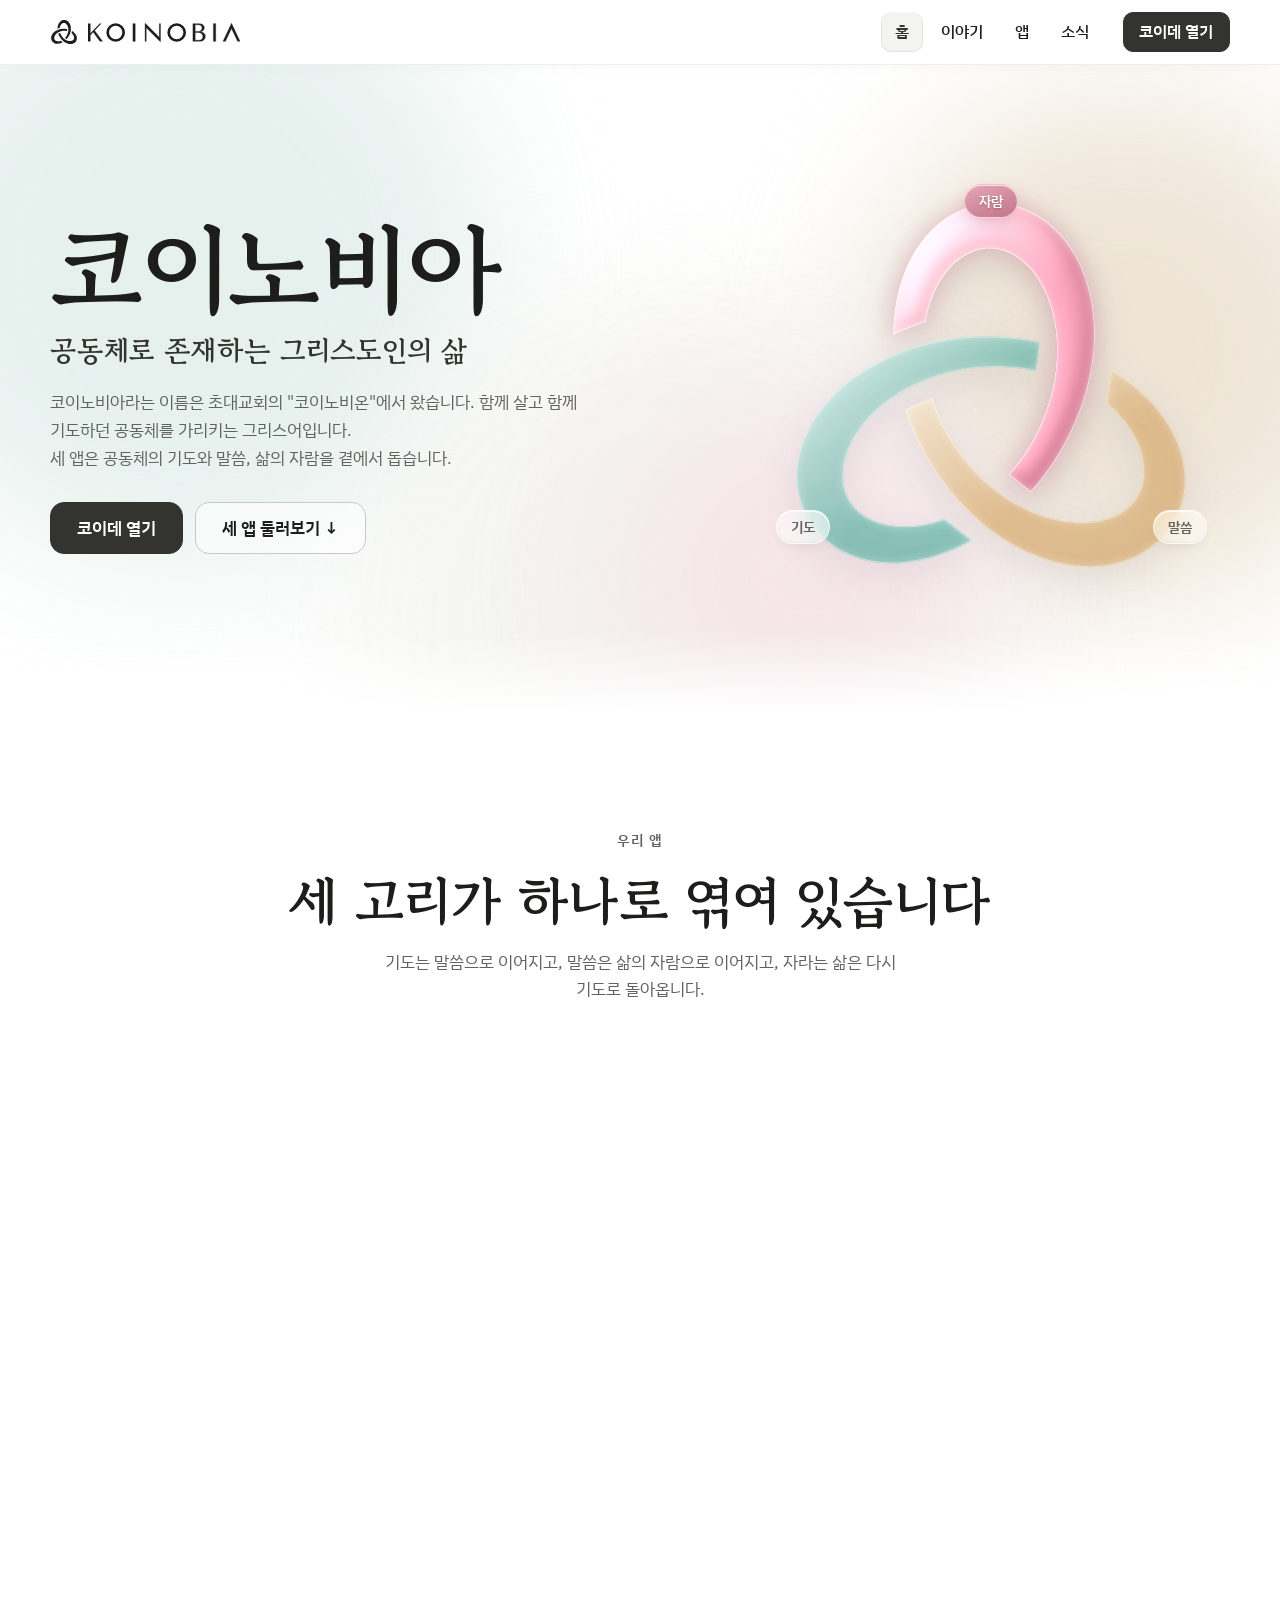
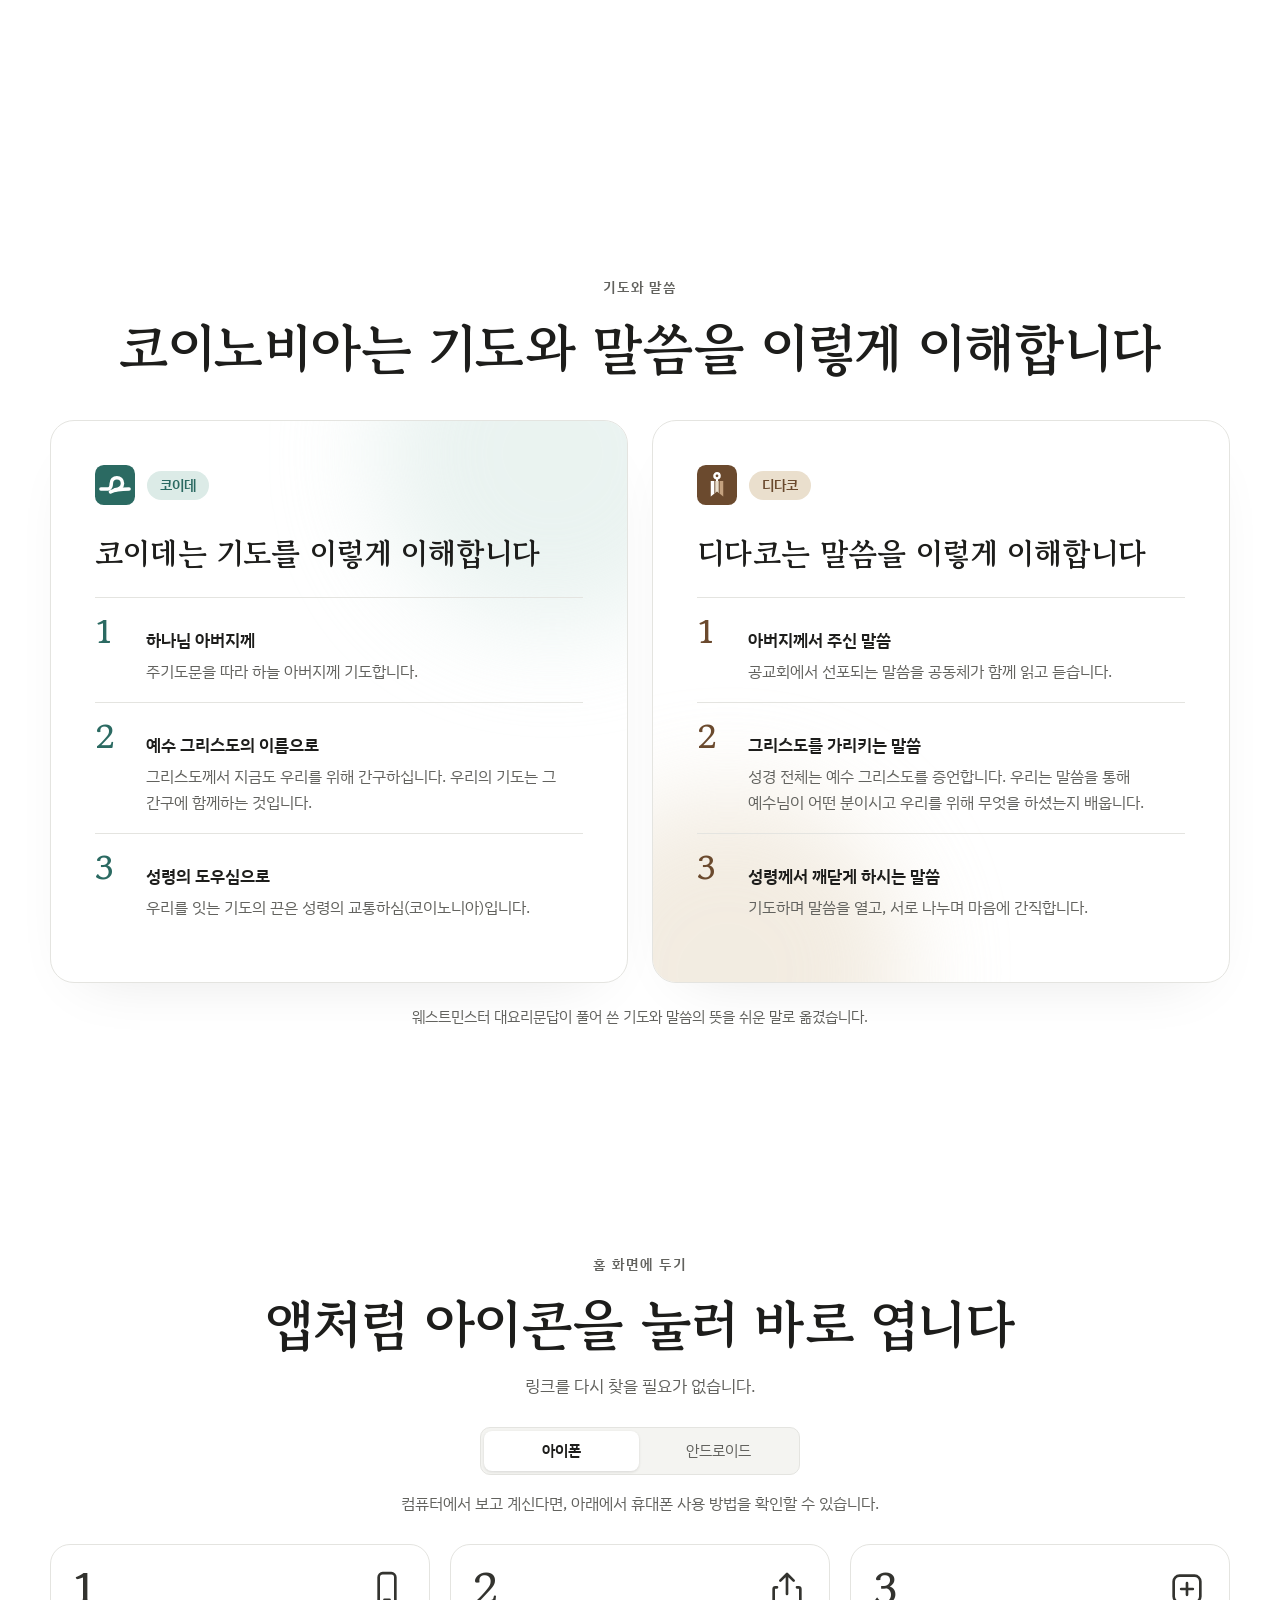
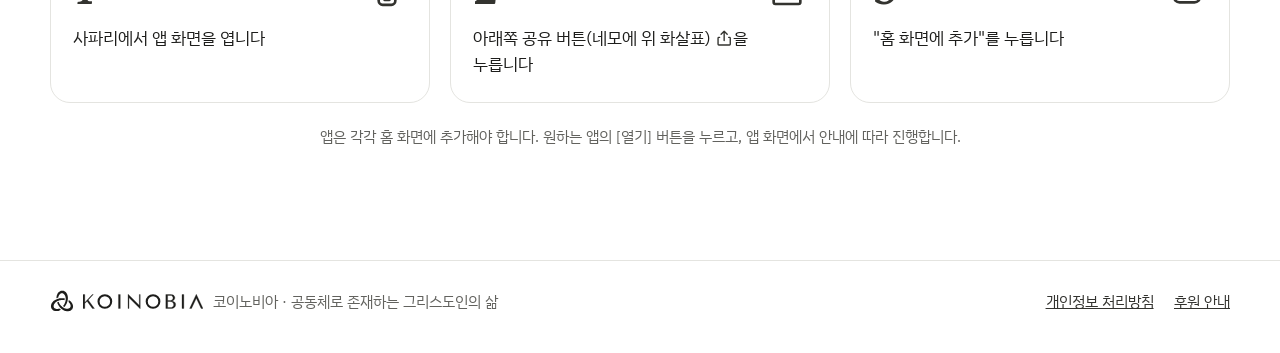
==== index.html @ 1e59563c "매듭은 서리 유리로 한 단계 낮추고, 떠 있는 면(위 메뉴·아래 탭·배지)에만 유리 적용 Co-Authored-By: Claude Opus 5.5 <noreply@anthropic" ====
<!doctype html>
<html lang="ko">
<head>
<meta charset="utf-8">
<meta name="viewport" content="width=device-width, initial-scale=1, viewport-fit=cover">
<title>코이노비아</title>
<meta name="description" content="공동체로 존재하는 그리스도인의 삶. 코이데, 디다코, 텔리오로 연결됩니다.">
<meta name="theme-color" content="#FFFFFF">
<!-- 링크 미리보기(카카오톡 등). 도메인(koinobia.com)을 연결했으니 og:image와 og:url도 이 주소로 맞춰 두었어요. 도메인을 바꾸면 여기도 같이 바꿔 주세요 -->
<meta property="og:type" content="website">
<meta property="og:title" content="코이노비아">
<meta property="og:description" content="공동체로 존재하는 그리스도인의 삶. 코이데, 디다코, 텔리오로 연결됩니다.">
<meta property="og:image" content="https://koinobia.com/og.png">
<meta property="og:image:width" content="1200">
<meta property="og:image:height" content="630">
<meta property="og:url" content="https://koinobia.com/">
<meta name="twitter:card" content="summary_large_image">
<link rel="icon" href="icons/favicon.svg" type="image/svg+xml">
<link rel="icon" href="icons/favicon-32.png" type="image/png" sizes="32x32">
<link rel="preconnect" href="https://fonts.googleapis.com">
<link rel="preconnect" href="https://fonts.gstatic.com" crossorigin>
<link rel="stylesheet" href="https://fonts.googleapis.com/css2?family=Gowun+Batang:wght@700&family=IBM+Plex+Sans+KR:wght@400;500;600&display=swap">
<link rel="stylesheet" href="tabs.css?v=20261123">
<style>
/* 코이노비아 색: 흰 바탕 + 먹색 포인트. 세 앱의 색(--c0 코이데·--c1 디다코·--c2 텔리오)은 매듭 고리와 앱 카드에 써요 */
:root {
  --page: #FFFFFF; --surface: #FFFFFF; --surface-2: #F4F4F1;
  --ink: #1D1D1B; --ink-2: #62625E; --line: #E4E4E0; --line-strong: #C9C9C3;
  --accent: #33332F; --accent-mid: #A3A39C; --accent-soft: #EEEEEA; --on-accent: #FFFFFF;
  --shadow: rgba(20, 20, 18, .12);
  /* 세 앱의 색: 0 코이데(초록), 1 디다코(브라운), 2 텔리오(장미). 매듭 고리와 앱 카드에 써요 */
  --c0: #2B6A62; --c0-mid: #8DBDB5; --c0-soft: #DCEBE7;
  --c1: #6B4A2E; --c1-mid: #C4A27F; --c1-soft: #EADFCD;
  --c2: #A8435C; --c2-mid: #DDA2B1; --c2-soft: #F5DFE5;
  /* 로고 색(먹 세 톤): 세 고리 = 성부·성자·성령, 세 앱. tools/make-images.js의 TONES와 같은 값 */
  --logo-1: #1F1F1D; --logo-2: #4A4945; --logo-3: #77756E;
  /* 첫 화면 매듭의 서리 유리 색: 같은 밝기·채도로 맞춘 세 빛깔(밝은 쪽 hi → 깊은 쪽 lo). 0 기도(청록) · 1 말씀(호박빛) · 2 자람(장밋빛) */
  --g0-hi: #D6F1EC; --g0-lo: #4AA597;
  --g1-hi: #F8E8CC; --g1-lo: #D29F5A;
  --g2-hi: #FADBE2; --g2-lo: #D47E96;
  --g-alpha: .78; --g-shadow: rgba(40, 30, 50, .10);
  --base: 16px;
  --f-display: 'Gowun Batang', 'AppleMyungjo', 'Batang', serif;
  --f-body: 'IBM Plex Sans KR', 'Apple SD Gothic Neo', 'Malgun Gothic', sans-serif;
}
@media (prefers-color-scheme: dark) { :root:not([data-theme="light"]) {
  --page: #141414; --surface: #1D1D1C; --surface-2: #252524;
  --ink: #ECECE8; --ink-2: #A3A39E; --line: #30302E; --line-strong: #4D4D4A;
  --accent: #E2E2DC; --accent-mid: #6A6A65; --accent-soft: #2E2E2C; --on-accent: #141414;
  --c0: #7CC2B7; --c0-mid: #3F7C73; --c0-soft: #1E3934;
  --c1: #D2B08A; --c1-mid: #7E6247; --c1-soft: #362B20;
  --c2: #E896AB; --c2-mid: #86475A; --c2-soft: #3B2029;
  --logo-1: #F2F2EE; --logo-2: #C9C8C2; --logo-3: #A09E97;
  --g0-hi: #A9DDD3; --g0-lo: #3E968A; --g1-hi: #EED8B4; --g1-lo: #B98A4C; --g2-hi: #F1C3CF; --g2-lo: #B96880;
  --g-alpha: .72; --g-shadow: rgba(0, 0, 0, .45);
  --shadow: rgba(0, 0, 0, .5); color-scheme: dark; } }
:root[data-theme="dark"] {
  --page: #141414; --surface: #1D1D1C; --surface-2: #252524;
  --ink: #ECECE8; --ink-2: #A3A39E; --line: #30302E; --line-strong: #4D4D4A;
  --accent: #E2E2DC; --accent-mid: #6A6A65; --accent-soft: #2E2E2C; --on-accent: #141414;
  --c0: #7CC2B7; --c0-mid: #3F7C73; --c0-soft: #1E3934;
  --c1: #D2B08A; --c1-mid: #7E6247; --c1-soft: #362B20;
  --c2: #E896AB; --c2-mid: #86475A; --c2-soft: #3B2029;
  --logo-1: #F2F2EE; --logo-2: #C9C8C2; --logo-3: #A09E97;
  --g0-hi: #A9DDD3; --g0-lo: #3E968A; --g1-hi: #EED8B4; --g1-lo: #B98A4C; --g2-hi: #F1C3CF; --g2-lo: #B96880;
  --g-alpha: .72; --g-shadow: rgba(0, 0, 0, .45);
  --shadow: rgba(0, 0, 0, .5); color-scheme: dark; }
@media (min-width: 1000px) { :root { --base: 17px; } }

* { box-sizing: border-box; }
html, body { margin: 0; }
html { font-size: var(--base); -webkit-text-size-adjust: 100%; text-size-adjust: 100%; scroll-behavior: smooth; scroll-padding-top: 76px; }
body { background: var(--page); color: var(--ink); font-family: var(--f-body); line-height: 1.6; -webkit-tap-highlight-color: transparent; overflow-x: hidden; }
/* 위쪽 안전 영역(노치) 뒤를 페이지 색으로 덮어요 */
body::before { content: ""; position: fixed; inset: 0 0 auto; height: env(safe-area-inset-top, 0px); z-index: 10; background: var(--page); }
button, a { touch-action: manipulation; }
button { font: inherit; color: inherit; }
[hidden] { display: none !important; }
:focus-visible { outline: 2px solid var(--accent); outline-offset: 3px; }
h1, h2, h3, p { margin: 0; }

/* 가로 여백: 모든 바깥 감싸개가 같은 규칙을 써요 */
.gut { padding-left: max(16px, env(safe-area-inset-left, 0px)); padding-right: max(16px, env(safe-area-inset-right, 0px)); }
.box { max-width: 1180px; margin: 0 auto; }
.sec { padding-block: clamp(56px, 9vw, 112px); }

/* 버튼: 지금 index.html의 .btn을 본떠요 */
.btn { display: inline-flex; align-items: center; justify-content: center; gap: .4em; min-height: 44px; padding: 0 1.2em; border-radius: 12px; border: 1px solid var(--accent); background: var(--accent); color: var(--on-accent); font-weight: 600; text-decoration: none; cursor: pointer; flex: none; transition: filter .2s, transform .2s; }
.btn:hover { filter: brightness(1.06); transform: translateY(-1px); }
.btn-lg { min-height: 52px; padding: 0 1.5em; border-radius: 14px; font-size: 1.02em; }
.btn-ghost { background: color-mix(in srgb, var(--surface) 55%, transparent); color: var(--ink); border-color: var(--line-strong); }
.btn-ghost:hover { filter: none; border-color: var(--accent); color: var(--accent); }
.btn-sm { min-height: 40px; padding: 0 1em; border-radius: 10px; font-size: .92em; }

/* ───── 1. 위쪽 띠(유리 느낌) ───── */
.nav { position: sticky; top: env(safe-area-inset-top, 0px); z-index: 20; background: var(--glass-bg, color-mix(in srgb, var(--page) 62%, transparent)); -webkit-backdrop-filter: blur(20px) saturate(1.7); backdrop-filter: blur(20px) saturate(1.7); border-bottom: 1px solid var(--glass-line, var(--line)); box-shadow: inset 0 -1px 0 var(--glass-edge, transparent), 0 8px 24px -20px var(--shadow); }
.nav-in { display: flex; align-items: center; gap: 20px; height: 64px; }
.brand { display: inline-flex; align-items: center; gap: 10px; margin-right: auto; white-space: nowrap; flex: none; text-decoration: none; color: var(--ink); font-family: var(--f-display); font-size: 1.25rem; line-height: 1; }
.brand svg { width: 28px; height: 28px; display: block; }
.brand svg.wm, .foot-mark svg.wm { width: auto; height: 19px; }
.mini-ic { flex: none; width: 40px; height: 40px; border-radius: 50%; display: grid; place-items: center; background: var(--accent-soft); color: var(--accent); }
.mini-ic svg, .tab-btn svg { width: 24px; height: 24px; fill: none; stroke: currentColor; stroke-width: 1.8; stroke-linecap: round; stroke-linejoin: round; }

/* ───── 2. 첫 화면 ───── */
.hero { position: relative; overflow: hidden; isolation: isolate; padding-block: clamp(36px, 7vw, 96px) clamp(56px, 8vw, 110px); }
.aurora { position: absolute; inset: 0; z-index: -1; pointer-events: none; overflow: hidden; }
.blob { position: absolute; border-radius: 50%; filter: blur(70px); will-change: transform; }
.blob.b1 { width: min(52vw, 620px); aspect-ratio: 1; left: -10%; top: -18%; background: var(--c0-soft); opacity: .7; animation: drift1 26s ease-in-out infinite alternate; }
.blob.b2 { width: min(46vw, 520px); aspect-ratio: 1; right: -8%; top: 4%; background: var(--c1-soft); opacity: .8; animation: drift2 30s ease-in-out infinite alternate; }
.blob.b3 { width: min(56vw, 640px); aspect-ratio: 1; left: 28%; bottom: -34%; background: var(--surface-2); opacity: .95; animation: drift3 22s ease-in-out infinite alternate; }
.blob.b4 { width: min(34vw, 380px); aspect-ratio: 1; right: 22%; bottom: -8%; background: var(--c2-soft); opacity: .7; animation: drift2 24s ease-in-out infinite alternate-reverse; }
@media (max-width: 899px) { .blob { filter: blur(56px); } .blob.b1, .blob.b2, .blob.b3, .blob.b4 { width: 78vw; } }
.hero::after { content: ""; position: absolute; left: 0; right: 0; bottom: 0; height: 90px; z-index: -1; background: linear-gradient(to bottom, transparent, var(--page)); pointer-events: none; }
@keyframes drift1 { to { transform: translate3d(8vw, 6vh, 0) scale(1.14); } }
@keyframes drift2 { to { transform: translate3d(-7vw, 8vh, 0) scale(1.1); } }
@keyframes drift3 { to { transform: translate3d(-9vw, -5vh, 0) scale(1.18); } }

.hero-in { display: grid; gap: 28px; align-items: center; }
@media (min-width: 900px) { .hero-in { grid-template-columns: 1.15fr .85fr; gap: 56px; } }
h1 { font-family: var(--f-display); font-weight: 700; font-size: clamp(3rem, 8vw, 6.5rem); line-height: 1.04; letter-spacing: -.02em; }
.sub { font-family: var(--f-display); font-weight: 700; color: var(--accent); font-size: clamp(1.2rem, 2.2vw, 1.7rem); margin-top: .35em; line-height: 1.35; word-break: keep-all; }
.lead { color: var(--ink-2); margin-top: 1.1em; max-width: 31em; word-break: keep-all; font-size: 1.02rem; }
.hero-cta { display: flex; flex-wrap: wrap; gap: 12px; margin-top: 1.8em; }
.rise { animation: rise .8s cubic-bezier(.2, .7, .2, 1) backwards; animation-delay: calc(var(--i, 0) * 110ms + 80ms); }
@keyframes rise { from { opacity: 0; transform: translateY(18px); } }

.knot-fig { position: relative; width: min(78vw, 300px); aspect-ratio: 1; margin: 0 auto; }
@media (min-width: 900px) { .knot-fig { width: min(100%, 460px); } }
.knot-svg { position: absolute; inset: 0; width: 100%; height: 100%; overflow: visible; }
/* 첫 화면 매듭: 로고와 같은 띠 모양(채운 면). 가는 가운데 선이 먼저 그려지고, 띠가 그 위로 차오른 뒤 선은 사라져요 */
.knot-svg .k-line { fill: none; stroke: var(--accent-mid); stroke-width: 6; stroke-linecap: round; stroke-linejoin: round; stroke-dasharray: 1; opacity: 0; animation: kdraw 1.8s cubic-bezier(.45, .05, .25, 1) .3s backwards, kfade .5s ease 2.6s backwards; }
@keyframes kfade { from { opacity: 1; } }
.k-base { fill: var(--accent-mid); }
.knot-svg .k-ribbon { animation: kfill .9s ease 1.6s backwards; }
@keyframes kfill { from { opacity: 0; } }
@keyframes kdraw { from { stroke-dashoffset: 1; opacity: 1; } to { stroke-dashoffset: 0; opacity: 1; } }
/* 매듭의 세 고리는 앱 색이에요. 평소엔 옅게, 고른 앱의 고리만 또렷하게 */
[data-k="0"] { --app: var(--c0); } [data-k="1"] { --app: var(--c1); } [data-k="2"] { --app: var(--c2); }
.kl { fill: var(--app, var(--accent)); opacity: .7; transition: opacity .5s ease, filter .5s ease; }
.knot-svg .kl { animation: klin .8s ease 2.4s backwards; }
@keyframes klin { from { opacity: 0; } }
.kl.on { opacity: 1; filter: drop-shadow(0 0 7px color-mix(in srgb, var(--app, var(--accent)) 55%, transparent)); }
.klabel { position: absolute; white-space: nowrap; transform: translate(-50%, -50%); min-height: 34px; padding: 0 14px; border-radius: 999px; border: 1px solid var(--line); background: color-mix(in srgb, var(--surface) 88%, transparent); color: var(--ink-2); font-size: .84rem; font-weight: 600; cursor: pointer; box-shadow: 0 4px 12px -6px var(--shadow); transition: background .3s, color .3s, border-color .3s, transform .2s; animation: pop .5s ease 2.6s backwards; }
.klabel:hover { transform: translate(-50%, -50%) scale(1.06); border-color: var(--app); color: var(--app); }
.klabel.on { background: var(--app); border-color: var(--app); color: var(--on-accent); }
@keyframes pop { from { opacity: 0; scale: .8; } }
/* 리퀴드 글래스: 첫 화면 매듭은 앱 색 대신 유리 색(--g*)으로, 빛 반사(specular)·테두리 광·그림자를 얹어요.
   띠 아래 회색 바탕은 비치지 않게 숨기고, 고르지 않은 고리도 거의 또렷하게 둬요 */
.knot-svg .k-base { fill: none; }
.knot-svg .k-ribbon { filter: drop-shadow(0 10px 16px var(--g-shadow)); }
.knot-svg .kl { opacity: .9; fill-opacity: var(--g-alpha); filter: url(#kglass); }
.knot-svg .kl[data-k="0"] { fill: url(#kg0); } .knot-svg .kl[data-k="1"] { fill: url(#kg1); } .knot-svg .kl[data-k="2"] { fill: url(#kg2); }
.knot-svg .kl.on { opacity: 1; fill-opacity: 1; filter: url(#kglass) drop-shadow(0 0 10px color-mix(in srgb, var(--glo) 40%, transparent)); }
.knot-fig [data-k="0"] { --ghi: var(--g0-hi); --glo: var(--g0-lo); } .knot-fig [data-k="1"] { --ghi: var(--g1-hi); --glo: var(--g1-lo); } .knot-fig [data-k="2"] { --ghi: var(--g2-hi); --glo: var(--g2-lo); }
.klabel { -webkit-backdrop-filter: blur(14px) saturate(1.8); backdrop-filter: blur(14px) saturate(1.8); background: color-mix(in srgb, var(--surface) 55%, transparent); border-color: color-mix(in srgb, #fff 70%, transparent); box-shadow: inset 0 1px 0 rgba(255, 255, 255, .8), inset 0 -1px 2px rgba(0, 0, 0, .05), 0 6px 16px -8px var(--shadow); }
.klabel:hover { border-color: var(--glo); color: var(--ink); }
.klabel.on { background: linear-gradient(160deg, color-mix(in srgb, color-mix(in srgb, var(--ghi) 35%, var(--glo)) 88%, transparent), color-mix(in srgb, var(--glo) 92%, #000 8%)); border-color: color-mix(in srgb, #fff 55%, transparent); color: #fff; text-shadow: 0 1px 2px rgba(0, 0, 0, .25); box-shadow: inset 0 1px 0 rgba(255, 255, 255, .7), 0 6px 18px -6px color-mix(in srgb, var(--glo) 70%, transparent); }
@media (prefers-color-scheme: dark) { :root:not([data-theme="light"]) .klabel { border-color: rgba(255, 255, 255, .14); box-shadow: inset 0 1px 0 rgba(255, 255, 255, .16), 0 6px 16px -8px var(--shadow); } }
:root[data-theme="dark"] .klabel { border-color: rgba(255, 255, 255, .14); box-shadow: inset 0 1px 0 rgba(255, 255, 255, .16), 0 6px 16px -8px var(--shadow); }

/* ───── 3. 우리 앱 ───── */
/* 고른 앱(data-kind)에 따라 탭·카드·그림이 그 앱의 색으로 바뀌어요. 기도와 말씀 카드도 같아요 */
[data-kind="0"] { --accent: var(--c0); --accent-mid: var(--c0-mid); --accent-soft: var(--c0-soft); }
[data-kind="1"] { --accent: var(--c1); --accent-mid: var(--c1-mid); --accent-soft: var(--c1-soft); }
[data-kind="2"] { --accent: var(--c2); --accent-mid: var(--c2-mid); --accent-soft: var(--c2-soft); }
.eyebrow { font-size: .82rem; font-weight: 600; color: var(--ink-2); letter-spacing: .14em; }
.h2 { font-family: var(--f-display); font-weight: 700; font-size: clamp(2rem, 4.6vw, 3.2rem); line-height: 1.2; letter-spacing: -.01em; margin-top: .3em; word-break: keep-all; }
.sec-lead { color: var(--ink-2); margin-top: .9em; max-width: 32em; word-break: keep-all; }
.sec-head { text-align: center; }
.sec-head .sec-lead { margin-left: auto; margin-right: auto; }

.tabs { display: flex; justify-content: center; gap: clamp(18px, 4vw, 40px); margin-top: 40px; }
.tab { display: flex; flex-direction: column; align-items: center; gap: 8px; }
.tab-btn { width: 56px; height: 56px; border-radius: 50%; display: grid; place-items: center; border: 1px solid var(--line); background: var(--surface); color: var(--ink-2); cursor: pointer; transition: transform .25s, background .25s, color .25s, border-color .25s, box-shadow .25s; }
.tab-btn:hover { border-color: var(--accent); color: var(--accent); }
.tab-btn[aria-selected="true"] { background: var(--accent); border-color: var(--accent); color: var(--on-accent); transform: translateY(-4px); box-shadow: 0 0 0 5px var(--accent-soft), 0 10px 20px -8px var(--shadow); }
.tab .cap { font-size: .8rem; color: var(--ink-2); font-weight: 500; }
.tab-btn[aria-selected="true"] + .cap { color: var(--accent); font-weight: 600; }
.tab-btn img { display: block; width: 35px; height: 35px; object-fit: contain; }
.tab-btn[aria-selected="true"] img { width: 39px; height: 39px; }
/* 앱의 고유 심벌을 사용합니다. 텔리오는 prokope에서 채택한 B2-2 시안으로 표시합니다. */
.art-app-icon { display: block; width: clamp(132px, 46%, 220px); height: auto; filter: drop-shadow(0 12px 18px var(--shadow)); }
/* 고른 탭에서 카드로 내려오는 가는 선 */
.conn { position: relative; height: 30px; }
.conn i { position: absolute; top: 4px; bottom: 0; width: 2px; margin-left: -1px; background: var(--accent-mid); border-radius: 2px; transition: left .35s cubic-bezier(.3, .7, .2, 1); }
.conn i::after { content: ""; position: absolute; left: -3px; bottom: -3px; width: 8px; height: 8px; border-radius: 50%; background: var(--accent); }

.big { position: relative; max-width: 1080px; margin: 0 auto; background: var(--surface); border: 1px solid var(--line); border-radius: 24px; box-shadow: 0 24px 60px -28px var(--shadow); overflow: hidden; display: grid; touch-action: pan-y; }
@media (min-width: 900px) { .big { grid-template-columns: 42fr 58fr; } }
.panel { padding: clamp(22px, 4vw, 52px); display: flex; flex-direction: column; justify-content: center; align-items: flex-start; }
.panel.swap > * { animation: swapin .32s ease backwards; }
.panel.swap > *:nth-child(2) { animation-delay: .04s; } .panel.swap > *:nth-child(3) { animation-delay: .08s; } .panel.swap > *:nth-child(4) { animation-delay: .12s; } .panel.swap > *:nth-child(5) { animation-delay: .16s; }
@keyframes swapin { from { opacity: 0; transform: translateX(var(--dx, 14px)); } }
.pill { display: inline-block; font-size: .82rem; font-weight: 600; color: var(--accent); background: var(--accent-soft); border-radius: 999px; padding: .25em .95em; }
.app-name { font-family: var(--f-display); font-weight: 700; font-size: clamp(2.2rem, 4vw, 3.4rem); line-height: 1.15; margin-top: .35em; }
.greek { color: var(--ink-2); font-size: .88rem; margin-top: .3em; word-break: keep-all; }
.desc { margin-top: 1em; word-break: keep-all; }
.act { margin-top: 1.6em; display: flex; flex-wrap: wrap; align-items: center; gap: 10px; }
.soon { display: inline-block; font-size: .88rem; color: var(--ink-2); background: var(--surface-2); border: 1px solid var(--line); border-radius: 999px; padding: .4em 1.1em; }
.mk { position: absolute; top: 14px; right: 14px; z-index: 2; width: 48px; height: 48px; padding: 2px; border-radius: 50%; background: var(--glass-bg); -webkit-backdrop-filter: blur(12px) saturate(1.6); backdrop-filter: blur(12px) saturate(1.6); border: 1px solid var(--glass-line); box-shadow: inset 0 1px 0 var(--glass-edge), 0 4px 14px -8px var(--shadow); }
.mk svg { width: 100%; height: 100%; display: block; }
.mk .mb { fill: var(--accent-mid); }
.mk .kl { fill: var(--app); opacity: 0; } .mk .kl.on { opacity: 1; filter: none; }

.stage { position: relative; margin: 14px; min-height: 250px; border-radius: 18px; overflow: hidden; display: grid; place-items: center; background: linear-gradient(145deg, var(--accent-soft), var(--surface-2)); order: -1; isolation: isolate; }
@media (min-width: 900px) { .stage { order: 0; min-height: 420px; } }
.stage .sb { position: absolute; border-radius: 50%; filter: blur(36px); z-index: -1; }
.stage .s1 { width: 55%; aspect-ratio: 1; left: -8%; top: -14%; background: var(--accent-mid); opacity: .38; animation: drift1 18s ease-in-out infinite alternate; }
.stage .s2 { width: 48%; aspect-ratio: 1; right: -6%; bottom: -16%; background: var(--surface); opacity: .6; animation: drift2 20s ease-in-out infinite alternate; }
.art { width: min(100%, 400px); height: auto; padding: 8px; }
.art svg { display: block; width: 100%; height: auto; }
.dots { display: flex; justify-content: center; gap: 4px; margin-top: 18px; }
.dot { width: 26px; height: 26px; border: 0; background: transparent; padding: 0; cursor: pointer; display: grid; place-items: center; }
.dot::before { content: ""; width: 8px; height: 8px; border-radius: 50%; background: var(--line-strong); transition: width .25s, background .25s; }
.dot[aria-current="true"]::before { width: 22px; border-radius: 6px; background: var(--accent); }

/* 그림 움직임: 선이 그려지고, 촛불 물결이 번지고, 책갈피가 내려오고, 새싹이 올라와요 */
.d { stroke-dasharray: 1; animation: draw 1s ease backwards; animation-delay: var(--d, 0s); }
@keyframes draw { from { stroke-dashoffset: 1; } }
.rip { opacity: .35; transform-box: fill-box; transform-origin: center; animation: ripple 3.6s ease-out infinite both; animation-delay: calc(var(--k) * 1.2s); }
@keyframes ripple { 0% { transform: scale(.6); opacity: .8; } 100% { transform: scale(1.3); opacity: 0; } }
.glow { animation: glow 3s ease-in-out infinite alternate; }
@keyframes glow { from { opacity: .35; } to { opacity: .75; } }
.flame { transform-box: fill-box; transform-origin: 50% 100%; animation: draw 1s ease .5s backwards, flick 2.6s ease-in-out 1.5s infinite alternate; }
@keyframes flick { to { transform: scale(.96, 1.05) rotate(-1.5deg); } }
.rb { transform-box: fill-box; transform-origin: 50% 0; animation: grow .7s cubic-bezier(.3, .8, .3, 1) backwards; animation-delay: var(--d, 0s); }
@keyframes grow { from { transform: scaleY(0); } }
.leaf, .bud { transform-box: fill-box; animation: bloom .55s cubic-bezier(.3, 1.4, .5, 1) backwards; animation-delay: var(--d, 0s); }
.leaf.l { transform-origin: 100% 100%; } .leaf.r { transform-origin: 0 100%; } .bud { transform-origin: 50% 100%; }
@keyframes bloom { from { transform: scale(0); } }

/* ───── 3-2. 기도와 말씀 이해 ───── */
.und { display: grid; gap: 20px; margin-top: 40px; }
@media (min-width: 900px) { .und { grid-template-columns: repeat(2, 1fr); gap: 24px; } }
.und-card { position: relative; overflow: hidden; isolation: isolate; background: var(--surface); border: 1px solid var(--line); border-radius: 24px; padding: clamp(24px, 4vw, 44px); display: flex; flex-direction: column; box-shadow: 0 24px 60px -34px var(--shadow); }
.und-top { display: flex; align-items: center; gap: 12px; }
.und-title { font-family: var(--f-display); font-weight: 700; font-size: clamp(1.4rem, 2.4vw, 1.9rem); line-height: 1.3; margin-top: .9em; word-break: keep-all; }
.und-list { list-style: none; margin: 1.4em 0 0; padding: 0; }
.und-item { display: grid; grid-template-columns: 2.2rem 1fr; gap: 14px; align-items: baseline; padding-block: 18px; border-top: 1px solid var(--line); }
.und-item .num { font-size: 2rem; }
.und-item b { display: block; font-weight: 600; word-break: keep-all; }
.und-item p { margin-top: .3em; color: var(--ink-2); font-size: .96rem; word-break: keep-all; }
/* 카드 모서리에서 천천히 떠도는 작은 번짐(첫 화면 오로라의 작은 버전). 카드의 둥근 모서리에서 잘려요 */
.und-card::before { content: ""; position: absolute; z-index: -1; width: 62%; aspect-ratio: 1; border-radius: 50%; right: -18%; top: -26%; background: var(--accent-soft); filter: blur(50px); opacity: .6; pointer-events: none; will-change: transform; animation: drift2 22s ease-in-out infinite alternate; }
.und-card:nth-child(even)::before { right: auto; left: -18%; top: auto; bottom: -30%; animation: drift1 19s ease-in-out infinite alternate; }
.und-card .mini-ic { position: relative; }
/* 동그란 배지: 코이데는 물결이 한 겹 번지고, 디다코는 숨 쉬듯 커졌다 작아져요(앱 아이콘이 없을 땐 촛불·책 그림) */
.und-card .mini-ic::after { content: ""; position: absolute; inset: 0; border-radius: 50%; border: 1.5px solid var(--accent-mid); opacity: 0; pointer-events: none; }
.und-card[data-kind="0"] .mini-ic::after { animation: ring 3s ease-out infinite; }
.und-card[data-kind="0"] .mini-ic path { transform-box: fill-box; transform-origin: 50% 100%; animation: flick2 2.4s ease-in-out infinite alternate; }
.und-card[data-kind="1"] .mini-ic { animation: breathe 4.4s ease-in-out infinite; }
/* 앱 아이콘 배지: 바탕 없이 앱 아이콘 그림을 그대로 보여 줘요 */
.und-card .mini-ic.app { background: none; }
.und-card .mini-ic.app img { display: block; width: 40px; height: 40px; }
.und-card .mr { fill: var(--accent-mid); transform-box: fill-box; transform-origin: 50% 0; animation: sway 3.6s ease-in-out infinite alternate; }
@keyframes ring { 0% { transform: scale(1); opacity: .5; } 70%, 100% { transform: scale(1.5); opacity: 0; } }
@keyframes flick2 { from { transform: scale(1); opacity: 1; } to { transform: scale(.94, 1.06) rotate(-2deg); opacity: .82; } }
@keyframes breathe { 50% { transform: scale(1.06); } }
@keyframes sway { from { transform: rotate(-7deg); } to { transform: rotate(7deg); } }
.und-card > * { position: relative; }
.und-item { position: relative; border-top: 0; }
.und-item::before { content: ""; position: absolute; left: 0; right: 0; top: 0; height: 1px; background: var(--line); transform-origin: left; }
/* 마우스를 올리거나 손가락으로 누르면 카드가 살짝 떠올라요 */
.und-card { transition: transform .25s ease, box-shadow .25s ease, border-color .25s ease; }
.und-card:active, .und-card.rv.settled:active { transform: translateY(-4px); box-shadow: 0 30px 64px -30px var(--shadow); border-color: var(--accent-mid); }
@media (hover: hover) { .und-card:hover, .und-card.rv.settled:hover { transform: translateY(-4px); box-shadow: 0 30px 64px -30px var(--shadow); border-color: var(--accent-mid); } }
/* 카드가 올라온 뒤 안의 세 줄이 차례로 올라와요(첫 화면 아래에 있을 때만) */
.rv .und-item { opacity: 0; transform: translateY(14px); transition: opacity .6s ease, transform .6s cubic-bezier(.2, .7, .2, 1); transition-delay: calc(var(--j, 0) * 120ms + 260ms); }
.rv.in .und-item { opacity: 1; transform: none; }
/* 세 줄 사이의 가는 선이 왼쪽에서 오른쪽으로 그려져요(줄이 올라오는 순서와 같이) */
.rv .und-item::before { transform: scaleX(0); transition: transform .7s cubic-bezier(.2, .7, .2, 1); transition-delay: calc(var(--j, 0) * 120ms + 260ms); }
.rv.in .und-item::before { transform: none; }
/* 다 나타난 뒤에는 떠오르는 움직임이 지연 없이 바로 나와요 */
.und-card.rv.settled { transition: transform .25s ease, box-shadow .25s ease, border-color .25s ease; transition-delay: 0s; }

/* ───── 4. 홈 화면에 두기 ───── */
.seg2 { display: grid; grid-template-columns: repeat(2, 1fr); gap: 3px; padding: 3px; background: var(--surface-2); border-radius: 10px; border: 1px solid var(--line); margin: 28px auto 0; max-width: 320px; }
.seg2 button { font-size: .9rem; border: 0; border-radius: 8px; padding: .3em 1em; min-height: 40px; background: transparent; color: var(--ink-2); cursor: pointer; }
.seg2 button.on { background: var(--surface); color: var(--ink); font-weight: 600; box-shadow: 0 1px 3px var(--shadow); }
.pcnote { margin-top: 1em; font-size: .92rem; color: var(--ink-2); text-align: center; word-break: keep-all; }
.steps { list-style: none; margin: 28px 0 0; padding: 0; display: grid; gap: 14px; }
@media (min-width: 760px) { .steps { grid-template-columns: repeat(3, 1fr); gap: 20px; } }
.step { background: var(--surface); border: 1px solid var(--line); border-radius: 20px; padding: 22px 22px 24px; display: flex; flex-direction: column; gap: 14px; transition: transform .25s, box-shadow .25s, border-color .25s, opacity .6s; }
.step:hover { transform: translateY(-4px); box-shadow: 0 16px 34px -18px var(--shadow); border-color: var(--line-strong); }
.step-top { display: flex; align-items: center; justify-content: space-between; }
.num { font-family: var(--f-display); font-weight: 700; font-size: 2.6rem; line-height: 1; color: var(--accent); }
.step .ic { width: 40px; height: 40px; stroke: var(--accent); fill: none; stroke-width: 1.6; stroke-linecap: round; stroke-linejoin: round; }
.step p { word-break: keep-all; font-size: .98rem; }
.step p svg { width: 1.1em; height: 1.1em; vertical-align: -.2em; stroke: var(--accent); fill: none; stroke-width: 1.8; stroke-linecap: round; stroke-linejoin: round; }
.step.pop { animation: rise .5s cubic-bezier(.2, .7, .2, 1) backwards; animation-delay: calc(var(--i) * 90ms); }
.note { margin-top: 22px; text-align: center; font-size: .86rem; color: var(--ink-2); word-break: keep-all; }

/* ───── 5. 아래쪽 ───── */
.foot { border-top: 1px solid var(--line); padding-block: 28px 40px; }
.foot-in { display: flex; flex-wrap: wrap; align-items: center; justify-content: space-between; gap: 14px 28px; font-size: .86rem; color: var(--ink-2); }
.foot-brand { display: inline-flex; align-items: center; gap: 10px; }
.foot-brand svg { width: 24px; height: 24px; }
.foot-mark { display: inline-flex; align-items: center; gap: 9px; color: var(--ink); }
.foot-mark svg.wm { height: 15px; }
.foot-brand { flex-wrap: wrap; min-width: 0; max-width: 100%; }
.foot-tag { word-break: keep-all; }
.foot-brand b { font-family: var(--f-display); color: var(--ink); font-size: 1rem; font-weight: 700; }
.foot-links { display: flex; flex-wrap: wrap; gap: .3em 1.4em; }
.foot a { color: var(--accent); }

/* ───── 스크롤 등장: 첫 화면 아래 것만 JS가 숨겼다가 보여 줘요 ───── */
.rv { opacity: 0; transform: translateY(16px); transition: opacity .6s ease, transform .6s cubic-bezier(.2, .7, .2, 1); transition-delay: calc(var(--i, 0) * 90ms); }
.rv.in { opacity: 1; transform: none; }

/* 움직임을 줄이는 설정이면 전부 멈추고 마지막 모습만 보여요 */
@media (prefers-reduced-motion: reduce) {
  html { scroll-behavior: auto; }
  *, *::before, *::after { animation: none !important; transition: none !important; }
  .rv, .rv .und-item, .rv .und-item::before { opacity: 1 !important; transform: none !important; }
  .und-card::before { display: none; }
  .und-card:hover, .und-card:active { transform: none !important; }
  .kl.on { filter: none; }
}
</style>
</head>
<body data-tab="home">

<header class="nav gut">
  <div class="nav-in box">
    <a class="brand" href="#top" id="brand" aria-label="코이노비아 맨 위로"></a>
    <nav class="toplinks" id="toplinks" aria-label="메뉴"></nav>
    <a class="btn btn-sm" id="navOpen" href="#" hidden></a>
  </div>
</header>

<main id="top">
  <!-- 첫 화면 -->
  <section class="hero gut" aria-labelledby="h1">
    <div class="aurora" aria-hidden="true"><i class="blob b1"></i><i class="blob b2"></i><i class="blob b3"></i><i class="blob b4"></i></div>
    <div class="hero-in box">
      <div>
        <h1 id="h1" class="rise" style="--i:0">코이노비아</h1>
        <p class="sub rise" style="--i:1">공동체로 존재하는 그리스도인의 삶</p>
        <p class="lead rise" style="--i:2">코이노비아라는 이름은 초대교회의 "코이노비온"에서 왔습니다. 함께 살고 함께 기도하던 공동체를 가리키는 그리스어입니다.<br>
          세 앱은 공동체의 기도와 말씀, 삶의 자람을 곁에서 돕습니다.</p>
        <div class="hero-cta rise" style="--i:3">
          <a class="btn btn-lg" id="heroOpen" href="#" hidden></a>
          <a class="btn btn-lg btn-ghost" href="#apps">세 앱 둘러보기 ↓</a>
        </div>
      </div>
      <div class="knot-fig" id="heroKnot"></div>
    </div>
  </section>

  <!-- 우리 앱 -->
  <section class="sec gut" id="apps" aria-labelledby="apps-t">
    <div class="box">
      <div class="sec-head" data-rv>
        <p class="eyebrow">우리 앱</p>
        <h2 class="h2" id="apps-t">세 고리가 하나로 엮여 있습니다</h2>
        <p class="sec-lead">기도는 말씀으로 이어지고, 말씀은 삶의 자람으로 이어지고, 자라는 삶은 다시 기도로 돌아옵니다.</p>
      </div>
      <div data-rv>
        <div class="tabs" id="tabs" role="tablist" aria-label="우리 앱"></div>
        <div class="conn" aria-hidden="true"><i id="conn"></i></div>
        <div class="big" id="card" role="tabpanel">
          <div class="mk" id="mk" aria-hidden="true"></div>
          <div class="panel" id="panel"></div>
          <div class="stage"><i class="sb s1"></i><i class="sb s2"></i><div class="art" id="art"></div></div>
        </div>
        <div class="dots" id="dots"></div>
      </div>
    </div>
  </section>

  <!-- 기도와 말씀 -->
  <section class="sec gut" id="understand" aria-labelledby="und-t" hidden>
    <div class="box">
      <div class="sec-head" data-rv>
        <p class="eyebrow">기도와 말씀</p>
        <h2 class="h2" id="und-t">코이노비아는 기도와 말씀을 이렇게 이해합니다</h2>
      </div>
      <div class="und" id="und"></div>
      <p class="note" id="und-note" data-rv hidden></p>
    </div>
  </section>

  <!-- 홈 화면에 두기 -->
  <section class="sec gut" id="home" aria-labelledby="home-t">
    <div class="box">
      <div class="sec-head" data-rv>
        <p class="eyebrow">홈 화면에 두기</p>
        <h2 class="h2" id="home-t">앱처럼 아이콘을 눌러 바로 엽니다</h2>
        <p class="sec-lead">링크를 다시 찾을 필요가 없습니다.</p>
        <div class="seg2" role="tablist" aria-label="휴대폰 종류" id="osTabs">
          <button type="button" role="tab" data-os="ios">아이폰</button>
          <button type="button" role="tab" data-os="android">안드로이드</button>
        </div>
        <p class="pcnote" id="pc" hidden>컴퓨터에서 보고 계신다면, 아래에서 휴대폰 사용 방법을 확인할 수 있습니다.</p>
      </div>
      <ol class="steps" id="steps"></ol>
      <p class="note" data-rv>앱은 각각 홈 화면에 추가해야 합니다. 원하는 앱의 [열기] 버튼을 누르고, 앱 화면에서 안내에 따라 진행합니다.</p>
    </div>
  </section>
</main>

<footer class="foot gut">
  <div class="foot-in box">
    <span class="foot-brand" id="footBrand"></span>
    <span class="foot-links" id="foot"></span>
  </div>
</footer>

<script src="site.js?v=20261116"></script>
<script src="tabs.js?v=20261122"></script>
<script>
(function () {
  var C = window.KOINOBIA || {}, APPS = C.apps || [];
  function $(s, r) { return (r || document).querySelector(s); }
  function $$(s, r) { return [].slice.call((r || document).querySelectorAll(s)); }
  function esc(s) { return String(s).replace(/[&<>"]/g, function (c) { return { '&': '&amp;', '<': '&lt;', '>': '&gt;', '"': '&quot;' }[c]; }); }
  var reduce = window.matchMedia && matchMedia('(prefers-reduced-motion: reduce)').matches;

  /* ───── 로고 "엮인 세 고리 매듭" (tools/make-images.js의 knotPath를 화면용으로 옮김) ───── */
  var Knot = (function () {
    // 위쪽 로고(tabs.js의 LOGO)와 똑같은 모양·방향이에요: 고리 하나가 위로 솟고, 겹치는 곳의 위아래도 같은 깊이(z)로 정해요
    var N = 720, GAP = 8, raw = [], Z = [], i, j, t;
    for (i = 0; i < N; i++) { t = 2 * Math.PI * i / N; raw.push([Math.sin(t) + 2 * Math.sin(2 * t), Math.cos(t) - 2 * Math.cos(2 * t)]); Z.push(-Math.sin(3 * t)); }
    var xs = raw.map(function (p) { return p[0]; }), ys = raw.map(function (p) { return p[1]; });
    var x0 = Math.min.apply(0, xs), x1 = Math.max.apply(0, xs), y0 = Math.min.apply(0, ys), y1 = Math.max.apply(0, ys);
    var W = x1 - x0;
    // 가로 폭 1, 가운데가 (0,0)인 기본 모양. 교차점은 한 번만 찾아 두어요
    var U = raw.map(function (p) { return [(p[0] - (x0 + x1) / 2) / W, (p[1] - (y0 + y1) / 2) / W]; });
    function seg(p, q, r, s) {
      var d = (q[0] - p[0]) * (s[1] - r[1]) - (q[1] - p[1]) * (s[0] - r[0]);
      if (Math.abs(d) < 1e-14) return false;
      var a = ((r[0] - p[0]) * (s[1] - r[1]) - (r[1] - p[1]) * (s[0] - r[0])) / d;
      var b = ((r[0] - p[0]) * (q[1] - p[1]) - (r[1] - p[1]) * (q[0] - p[0])) / d;
      return a >= 0 && a < 1 && b >= 0 && b < 1;
    }
    var hits = [];
    for (i = 0; i < N; i++) for (j = i + GAP; j < N; j++) {
      if (i === 0 && j > N - GAP) continue;
      if (seg(U[i], U[(i + 1) % N], U[j], U[(j + 1) % N])) hits.push([i, j]);
    }
    if (hits.length !== 3 && window.console) console.warn('매듭 교차점이 3개가 아니에요: ' + hits.length);
    // 교차점에서 깊이(z)가 낮은 줄이 아래로 지나가요(로고와 같은 규칙). 아래로 지나는 줄만 끊어요
    var visits = [];
    hits.forEach(function (h, n) { visits.push([h[0], n]); visits.push([h[1], n]); });
    visits.sort(function (a, b) { return a[0] - b[0]; });
    var under = hits.map(function (h) { return Z[h[0]] < Z[h[1]] ? h[0] : h[1]; });
    var cum = [0];
    for (i = 1; i < N; i++) cum.push(cum[i - 1] + Math.hypot(U[i][0] - U[i - 1][0], U[i][1] - U[i - 1][1]));
    var per = cum[N - 1] + Math.hypot(U[0][0] - U[N - 1][0], U[0][1] - U[N - 1][1]);
    // 고리 세 개의 끝(꼭짓점) 위치: t = 5π/3(왼쪽 아래, 기도), π/3(오른쪽 아래, 말씀), π(위 가운데, 자람). 기도와 말씀이 양쪽에서 받치고 자람이 가운데 위로
    var tips = [Math.round(N * 5 / 6), Math.round(N / 6), Math.round(N / 2)];
    var under_ = {};
    under.forEach(function (u) { under_[u] = true; });
    var vis = visits.map(function (v) { return v[0]; });

    var cache = {};
    // size: 가로 폭, sw: 선 굵기, (cx, cy): 가운데. 같은 값은 한 번만 계산
    function build(size, sw, cx, cy) {
      var key = [size, sw, cx, cy].join();
      if (cache[key]) return cache[key];
      var half = sw * 0.9 / size, cut = [], P = U.map(function (p) { return [cx + p[0] * size, cy + p[1] * size]; });
      for (var i = 0; i < N; i++) cut.push(false);
      under.forEach(function (u) {
        for (var i = 0; i < N; i++) { var d = Math.abs(cum[i] - cum[u]); d = Math.min(d, per - d); if (d < half) cut[i] = true; }
      });
      // pred(i)가 참이고 끊기지 않은 점들을 이어서 선 조각(path)으로 돌려줘요
      function d(pred) {
        var ok = function (i) { return !cut[i] && (!pred || pred(i)); }, st = -1, n, runs = [[]];
        for (n = 0; n < N; n++) if (!ok(n)) { st = n; break; }
        if (st < 0) st = 0;
        for (n = 0; n < N; n++) {
          var k = (st + n) % N;
          if (!ok(k)) { if (runs[runs.length - 1].length) runs.push([]); }
          else runs[runs.length - 1].push(P[k]);
        }
        return runs.filter(function (r) { return r.length > 1; }).map(function (r) {
          return 'M' + r.filter(function (_, n) { return n % 2 === 0 || n === r.length - 1; })
            .map(function (p) { return p[0].toFixed(1) + ' ' + p[1].toFixed(1); }).join('L');
        }).join('');
      }
      // 고리 k: 끝(꼭짓점) 바로 앞 교차점부터 바로 뒤 교차점까지, 바깥 꽃잎 하나를 통째로 골라요
      function lobe(k) {
        var tip = tips[k], before = -1, after = -1, bd = N + 1, ad = N + 1, n, v, m;
        vis.forEach(function (v) {
          var b = (tip - v + N) % N, a = (v - tip + N) % N;
          if (b > 0 && b < bd) { bd = b; before = v; }
          if (a > 0 && a < ad) { ad = a; after = v; }
        });
        var mark = [], ext = sw * 1.5 / size;
        for (n = 0; n < N; n++) mark.push(false);
        for (m = before; ; m = (m + 1) % N) { mark[m] = true; if (m === after) break; }
        // 위로 지나는 줄은 교차점 너머로 조금 더 이어서, 다른 줄 위에서 멈추지 않게 해요
        function stretch(from, dir) {
          for (var q = 1; q < N; q++) {
            var idx = (from + dir * q + N * 2) % N, dd = Math.abs(cum[idx] - cum[from]);
            dd = Math.min(dd, per - dd);
            if (dd > ext) break;
            mark[idx] = true;
          }
        }
        if (!under_[before]) stretch(before, -1);
        if (!under_[after]) stretch(after, 1);
        return function (i) { return mark[i]; };
      }
      return (cache[key] = { P: P, d: d, lobe: lobe });
    }
    return { build: build, tips: tips };
  })();

  // 로고 매듭의 띠 모양 원본(tools/knot-symbol.svg). tools/make-images.js가 이 줄을 만들어 끼워요. 손으로 고치지 마세요
  var RIBBON = {"d":["M199.83 412.89 C194.17 414.99 188.52 416.70 182.97 418.05 C177.42 419.39 171.95 420.36 166.63 420.97 C161.32 421.58 156.15 421.83 151.18 421.75 C146.21 421.67 141.45 421.26 136.93 420.55 C132.41 419.84 128.15 418.84 124.17 417.59 C120.19 416.34 116.49 414.85 113.10 413.16 C109.71 411.47 106.62 409.59 103.82 407.56 C101.03 405.54 98.54 403.37 96.33 401.10 C94.11 398.83 92.17 396.45 90.48 393.98 C88.80 391.50 87.35 388.94 86.13 386.27 C84.92 383.61 83.92 380.84 83.14 377.95 C82.36 375.07 81.80 372.05 81.48 368.90 C81.15 365.75 81.06 362.46 81.23 359.02 C81.39 355.58 81.83 352.00 82.56 348.29 C83.29 344.58 84.32 340.75 85.67 336.81 C87.03 332.88 88.71 328.85 90.74 324.77 C92.77 320.69 95.15 316.56 97.88 312.42 C100.61 308.28 103.70 304.14 107.13 300.06 C110.57 295.97 114.36 291.93 118.49 287.99 C122.62 284.05 127.09 280.22 131.88 276.54 C136.66 272.85 141.76 269.32 147.15 265.99 C152.54 262.65 158.21 259.51 164.13 256.61 C170.05 253.72 176.22 251.05 182.59 248.67 C188.96 246.28 195.53 244.16 202.26 242.35 C208.99 240.54 215.88 239.03 222.86 237.84 C229.85 236.65 236.93 235.78 244.07 235.25 C251.20 234.72 258.38 234.52 265.54 234.67 C272.71 234.82 279.86 235.30 286.95 236.13 C294.03 236.95 301.04 238.11 307.93 239.60 L312.63 205.10 C304.77 203.44 296.79 202.09 288.74 201.07 C280.69 200.04 272.57 199.33 264.42 198.95 C256.28 198.57 248.10 198.52 239.94 198.80 C231.78 199.07 223.63 199.68 215.55 200.62 C207.46 201.56 199.43 202.83 191.51 204.43 C183.59 206.02 175.77 207.95 168.09 210.20 C160.42 212.45 152.90 215.02 145.57 217.90 C138.24 220.79 131.10 223.98 124.20 227.48 C117.30 230.97 110.64 234.76 104.26 238.84 C97.87 242.91 91.77 247.27 85.99 251.88 C80.22 256.50 74.76 261.37 69.67 266.48 C64.59 271.59 59.86 276.93 55.55 282.48 C51.24 288.03 47.33 293.78 43.88 299.70 C40.42 305.61 37.42 311.70 34.91 317.90 C32.40 324.11 30.38 330.43 28.89 336.82 C27.40 343.21 26.45 349.66 26.06 356.09 C25.66 362.53 25.84 368.96 26.59 375.28 C27.34 381.60 28.68 387.82 30.58 393.84 C32.48 399.85 34.96 405.66 37.96 411.16 C40.96 416.66 44.49 421.85 48.49 426.65 C52.48 431.45 56.93 435.87 61.75 439.83 C66.57 443.80 71.76 447.32 77.24 450.37 C82.72 453.42 88.49 456.01 94.46 458.12 C100.44 460.23 106.62 461.87 112.95 463.05 C119.28 464.23 125.76 464.95 132.33 465.23 C138.90 465.51 145.56 465.34 152.28 464.75 C158.99 464.16 165.76 463.15 172.53 461.73 C179.31 460.31 186.10 458.48 192.87 456.27 C199.63 454.05 206.37 451.45 213.06 448.49 C219.74 445.52 226.37 442.18 232.90 438.50 Z","M389.91 278.24 C394.56 282.10 398.86 286.13 402.80 290.27 C406.75 294.40 410.32 298.65 413.51 302.95 C416.69 307.25 419.50 311.60 421.91 315.95 C424.32 320.29 426.35 324.62 427.99 328.89 C429.63 333.15 430.90 337.35 431.81 341.42 C432.72 345.49 433.27 349.44 433.50 353.22 C433.74 357.00 433.66 360.62 433.30 364.05 C432.94 367.48 432.31 370.72 431.45 373.78 C430.59 376.83 429.50 379.70 428.20 382.40 C426.90 385.10 425.40 387.63 423.71 390.01 C422.01 392.40 420.11 394.65 418.00 396.77 C415.88 398.88 413.56 400.88 410.99 402.74 C408.42 404.60 405.62 406.32 402.56 407.89 C399.50 409.47 396.18 410.88 392.60 412.10 C389.02 413.32 385.19 414.35 381.10 415.14 C377.02 415.94 372.69 416.49 368.14 416.78 C363.59 417.06 358.82 417.07 353.87 416.77 C348.93 416.48 343.80 415.87 338.54 414.94 C333.28 414.01 327.89 412.74 322.41 411.13 C316.94 409.53 311.38 407.57 305.80 405.27 C300.22 402.97 294.61 400.32 289.02 397.32 C283.44 394.32 277.89 390.98 272.42 387.30 C266.95 383.62 261.56 379.61 256.31 375.29 C251.05 370.96 245.93 366.33 241.00 361.41 C236.07 356.48 231.31 351.28 226.79 345.82 C222.27 340.37 217.98 334.67 213.95 328.75 C209.92 322.84 206.17 316.72 202.71 310.45 C199.25 304.17 196.10 297.73 193.27 291.18 C190.44 284.64 187.94 277.98 185.78 271.27 L153.55 284.45 C156.05 292.09 158.87 299.67 162.01 307.16 C165.14 314.64 168.59 322.03 172.34 329.27 C176.08 336.52 180.12 343.62 184.44 350.55 C188.76 357.48 193.36 364.23 198.22 370.77 C203.07 377.30 208.19 383.62 213.53 389.68 C218.88 395.75 224.46 401.55 230.24 407.07 C236.03 412.59 242.01 417.82 248.18 422.73 C254.34 427.64 260.67 432.22 267.15 436.45 C273.63 440.68 280.24 444.55 286.96 448.04 C293.68 451.53 300.50 454.64 307.39 457.33 C314.27 460.03 321.22 462.32 328.19 464.17 C335.16 466.02 342.15 467.44 349.11 468.40 C356.07 469.36 363.00 469.87 369.86 469.90 C376.71 469.93 383.48 469.49 390.11 468.57 C396.74 467.64 403.22 466.22 409.50 464.32 C415.77 462.41 421.84 460.01 427.61 457.13 C433.38 454.25 438.86 450.89 443.96 447.08 C449.06 443.27 453.78 439.00 458.03 434.35 C462.29 429.69 466.08 424.65 469.34 419.29 C472.60 413.94 475.34 408.29 477.50 402.43 C479.66 396.57 481.26 390.51 482.28 384.36 C483.31 378.20 483.76 371.94 483.66 365.67 C483.56 359.39 482.92 353.11 481.76 346.88 C480.60 340.65 478.93 334.47 476.79 328.40 C474.64 322.33 472.03 316.36 468.99 310.53 C465.94 304.70 462.47 299.01 458.60 293.49 C454.73 287.97 450.47 282.62 445.85 277.46 C441.23 272.31 436.25 267.34 430.96 262.59 C425.66 257.83 420.03 253.30 414.12 248.99 C408.21 244.69 402.01 240.62 395.55 236.80 Z","M178.26 180.96 C179.28 175.00 180.61 169.26 182.22 163.77 C183.84 158.29 185.73 153.08 187.86 148.17 C189.99 143.25 192.36 138.65 194.91 134.39 C197.47 130.13 200.21 126.21 203.08 122.65 C205.95 119.10 208.95 115.90 212.02 113.08 C215.10 110.26 218.24 107.81 221.40 105.71 C224.55 103.62 227.73 101.88 230.88 100.47 C234.03 99.07 237.15 97.99 240.22 97.21 C243.30 96.43 246.33 95.94 249.31 95.72 C252.30 95.49 255.24 95.52 258.16 95.80 C261.08 96.08 263.97 96.60 266.86 97.37 C269.75 98.14 272.64 99.16 275.53 100.45 C278.43 101.74 281.33 103.31 284.22 105.18 C287.11 107.04 289.99 109.21 292.84 111.69 C295.69 114.18 298.50 116.99 301.22 120.13 C303.95 123.27 306.60 126.74 309.12 130.54 C311.64 134.34 314.03 138.46 316.25 142.90 C318.46 147.33 320.51 152.07 322.33 157.10 C324.15 162.12 325.75 167.42 327.10 172.96 C328.44 178.51 329.53 184.30 330.33 190.28 C331.12 196.27 331.63 202.45 331.83 208.78 C332.02 215.12 331.90 221.60 331.45 228.17 C331.00 234.75 330.22 241.42 329.10 248.13 C327.99 254.85 326.53 261.60 324.74 268.33 C322.94 275.07 320.81 281.78 318.35 288.43 C315.88 295.07 313.09 301.64 309.98 308.08 C306.88 314.53 303.46 320.84 299.75 326.97 C296.04 333.11 292.04 339.06 287.79 344.78 C283.53 350.50 279.02 356.00 274.29 361.22 L301.82 382.54 C307.18 376.56 312.34 370.32 317.25 363.86 C322.16 357.41 326.84 350.73 331.24 343.86 C335.64 337.00 339.78 329.94 343.62 322.74 C347.46 315.53 351.00 308.17 354.24 300.70 C357.47 293.23 360.38 285.64 362.96 277.98 C365.54 270.32 367.78 262.58 369.66 254.82 C371.55 247.05 373.09 239.25 374.26 231.46 C375.42 223.67 376.23 215.89 376.65 208.16 C377.07 200.44 377.12 192.78 376.78 185.21 C376.45 177.65 375.72 170.18 374.62 162.87 C373.51 155.56 372.01 148.40 370.13 141.44 C368.25 134.48 365.99 127.72 363.34 121.21 C360.69 114.70 357.67 108.44 354.27 102.49 C350.87 96.54 347.10 90.90 342.99 85.62 C338.87 80.34 334.40 75.43 329.61 70.95 C324.82 66.47 319.71 62.42 314.34 58.86 C308.96 55.30 303.30 52.24 297.45 49.73 C291.60 47.22 285.55 45.26 279.39 43.91 C273.23 42.55 266.96 41.79 260.70 41.64 C254.43 41.49 248.17 41.95 242.02 43.01 C235.86 44.06 229.82 45.71 223.97 47.90 C218.12 50.09 212.48 52.83 207.09 56.05 C201.71 59.27 196.59 62.97 191.78 67.09 C186.96 71.21 182.45 75.75 178.26 80.64 C174.07 85.53 170.21 90.78 166.69 96.33 C163.16 101.88 159.97 107.73 157.12 113.84 C154.28 119.95 151.77 126.32 149.62 132.90 C147.46 139.48 145.64 146.27 144.18 153.24 C142.71 160.20 141.59 167.34 140.82 174.61 C140.05 181.88 139.62 189.29 139.55 196.79 Z"],"box":[25.66,483.76,41.49,469.93]};
  // 띠 매듭: Knot과 같은 자리·크기(가로 폭 size, 가운데 cx·cy)에 띠를 놓고, 고리 k만 칠할 수 있게 띠 조각을 고리별로 나눠 둬요.
  function ribbon(id, size, cx, cy) {
    var B = RIBBON.box, k = size * 1.13 / (B[1] - B[0]);
    var tf = 'translate(' + (cx - k * (B[0] + B[1]) / 2).toFixed(2) + ' ' + (cy - k * (B[2] + B[3]) / 2).toFixed(2) + ') scale(' + k.toFixed(5) + ')';
    var body = '<g transform="' + tf + '">' + RIBBON.d.map(function (d) { return '<path d="' + d + '"/>'; }).join('') + '</g>';
    // 고리 k의 띠: 원본의 띠 조각 세 개는 각각 고리 하나를 지나요(끊긴 곳에서 끊긴 곳까지). 조각마다 가장 가까운 고리 끝을 찾아 그 고리에 줘요.
    //  그래서 고리 색이 띠 전체를 빈틈없이 덮고, 교차점의 위·아래도 원본 그대로예요
    var K = Knot.build(size, 1, cx, cy), cen = [cx - k * (B[0] + B[1]) / 2, cy - k * (B[2] + B[3]) / 2], lobes = ['', '', ''];
    var tipA = [0, 1, 2].map(function (n) { var p = K.P[Knot.tips[n]]; return Math.atan2(p[1] - cy, p[0] - cx); });
    RIBBON.d.forEach(function (d) {
      var v = d.match(/-?\d+(?:\.\d+)?/g).map(Number), sx = 0, sy = 0, m = v.length / 2;
      for (var i = 0; i < v.length; i += 2) { sx += v[i]; sy += v[i + 1]; }
      var a = Math.atan2(cen[1] + k * sy / m - cy, cen[0] + k * sx / m - cx), best = 0, bd = 9;
      tipA.forEach(function (t, n) { var dd = Math.abs(Math.atan2(Math.sin(a - t), Math.cos(a - t))); if (dd < bd) { bd = dd; best = n; } });
      lobes[best] += '<path d="' + d + '"/>';
    });
    lobes = lobes.map(function (x) { return '<g transform="' + tf + '">' + x + '</g>'; });
    // 가운데 선(끊김 없는 한 바퀴): 그려지는 가리개에 써요
    var line = 'M' + K.P.filter(function (_, n) { return n % 3 === 0; }).map(function (q) { return q[0].toFixed(1) + ' ' + q[1].toFixed(1); }).join('L') + 'Z';
    return { body: body, lobes: lobes, line: line };
  }

  // 작은 로고(머리글·아래쪽): 먹 세 톤 매듭. 네 페이지가 같은 로고를 쓰도록 tabs.js의 것을 가져와요
  function logoSvg() { return window.KOINOBIA_LOGO || ''; }
  function wordmarkSvg() { return window.KOINOBIA_WORDMARK || ''; }
  // 카드 모서리의 작은 매듭: 고른 고리만 진하게
  function miniKnotSvg() {
    var R = ribbon('mkc', 74, 50, 50);
    return '<svg viewBox="0 0 100 100" aria-hidden="true"><g class="mb">' + R.body + '</g>' +
      [0, 1, 2].map(function (n) { return '<g class="kl" data-k="' + n + '">' + R.lobes[n] + '</g>'; }).join('') + '</svg>';
  }

  /* ───── 앱별 그림 ───── */
  var KIND = { koide: 0, didako: 1, telio: 2 };
  function kindOf(a, i) { return KIND.hasOwnProperty(a.id) ? KIND[a.id] : i % 3; }
  // 24px 작은 그림: 촛불, 펼친 책, 새싹
  var MINI = [
    '<svg viewBox="0 0 24 24" aria-hidden="true"><rect x="8.5" y="12" width="7" height="9" rx="1.6"/><path d="M12 3c2.4 2.6 2.8 4.4 0 7.2-2.8-2.8-2.4-4.6 0-7.2z"/></svg>',
    '<svg viewBox="0 0 24 24" aria-hidden="true"><path d="M12 6.5c-2.2-1.6-5-1.9-8-1.1V18c3-.8 5.8-.5 8 1 2.2-1.5 5-1.8 8-1V5.4c-3-.8-5.8-.5-8 1.1zM12 6.5V19"/></svg>',
    '<svg viewBox="0 0 24 24" aria-hidden="true"><path d="M12 21v-9M12 13c0-3.2-2.2-5-6-5 0 3.2 2.2 5 6 5zM12 11c0-3.2 2.2-5 6-5 0 3.2-2.2 5-6 5z"/></svg>'
  ];
  var SVGH = '<svg viewBox="0 0 320 240" fill="none" stroke-width="3" stroke-linecap="round" stroke-linejoin="round" role="img" aria-label="';
  var ART = [
    // 기도: 촛불에서 물결이 공동체로 번져 가요
    SVGH + '촛불에서 물결이 퍼져 나가는 그림">' +
      '<line class="d" pathLength="1" x1="86" y1="206" x2="234" y2="206" stroke="var(--line-strong)"/>' +
      '<circle class="rip" style="--k:0" cx="160" cy="104" r="44" stroke="var(--accent-mid)"/>' +
      '<circle class="rip" style="--k:1" cx="160" cy="104" r="44" stroke="var(--accent-mid)"/>' +
      '<circle class="rip" style="--k:2" cx="160" cy="104" r="44" stroke="var(--accent-mid)"/>' +
      '<circle class="glow" cx="160" cy="104" r="26" fill="var(--accent-soft)" stroke="none"/>' +
      '<rect class="d" pathLength="1" style="--d:.2s" x="146" y="134" width="28" height="70" rx="6" fill="var(--surface)" stroke="var(--accent)"/>' +
      '<path class="d" pathLength="1" style="--d:.7s" d="M154 152v12" stroke="var(--accent-mid)"/>' +
      '<path class="d" pathLength="1" style="--d:.5s" d="M160 134v-9" stroke="var(--accent)"/>' +
      '<path class="flame" d="M160 78c12 18 16 30 0 46-16-16-12-28 0-46z" fill="var(--accent-soft)" stroke="var(--accent)"/></svg>',
    // 말씀: 펼친 책과 세 겹 책갈피
    SVGH + '펼친 책과 세 개의 책갈피 그림">' +
      '<path class="d" pathLength="1" d="M160 72C130 56 90 56 50 68V190C90 178 130 178 160 192Z" fill="var(--surface)" stroke="var(--accent)"/>' +
      '<path class="d" pathLength="1" style="--d:.15s" d="M160 72C190 56 230 56 270 68V190C230 178 190 178 160 192Z" fill="var(--surface)" stroke="var(--accent)"/>' +
      '<g stroke="var(--line-strong)">' +
      '<path class="d" pathLength="1" style="--d:.5s" d="M66 96Q96 88 124 98"/><path class="d" pathLength="1" style="--d:.6s" d="M66 118Q96 110 124 120"/><path class="d" pathLength="1" style="--d:.7s" d="M66 140Q96 132 124 142"/>' +
      '<path class="d" pathLength="1" style="--d:.8s" d="M196 98Q224 88 254 96"/><path class="d" pathLength="1" style="--d:.9s" d="M196 120Q224 110 254 118"/><path class="d" pathLength="1" style="--d:1s" d="M196 142Q224 132 254 140"/></g>' +
      '<path class="rb" style="--d:1s" d="M134 68H146V216L140 207L134 216Z" fill="var(--accent)" stroke="var(--accent)"/>' +
      '<path class="rb" style="--d:1.25s" d="M154 66H166V228L160 219L154 228Z" fill="var(--accent-mid)" stroke="var(--accent)"/>' +
      '<path class="rb" style="--d:1.5s" d="M174 68H186V208L180 199L174 208Z" fill="var(--accent-soft)" stroke="var(--accent)"/></svg>',
    // 자람: 계단을 오르며 커지는 싹, 맨 위에서 새싹이 펴요
    SVGH + '계단 위에서 새싹이 자라는 그림">' +
      '<path class="d" pathLength="1" d="M24 208H86V178H146V148H206V118H296" stroke="var(--line-strong)"/>' +
      '<circle class="bud" style="--d:.8s" cx="55" cy="198" r="4" fill="var(--accent-soft)" stroke="var(--accent)"/>' +
      '<circle class="bud" style="--d:1s" cx="116" cy="167" r="6" fill="var(--accent-soft)" stroke="var(--accent)"/>' +
      '<circle class="bud" style="--d:1.2s" cx="176" cy="136" r="8" fill="var(--accent-soft)" stroke="var(--accent)"/>' +
      '<path class="d" pathLength="1" style="--d:1.4s" d="M251 118V72" stroke="var(--accent)"/>' +
      '<path class="leaf l" style="--d:2s" d="M251 92C233 92 225 80 227 67C243 67 253 78 251 92Z" fill="var(--accent-soft)" stroke="var(--accent)"/>' +
      '<path class="leaf r" style="--d:2.2s" d="M251 80C269 80 277 68 275 55C259 55 249 66 251 80Z" fill="var(--accent-soft)" stroke="var(--accent)"/></svg>'
  ];

  /* ───── 머리글: 로고, 우리 앱 메뉴, 열기 버튼 ───── */
  $('#brand').innerHTML = logoSvg() + wordmarkSvg();
  $('#footBrand').innerHTML = '<span class="foot-mark">' + logoSvg() + wordmarkSvg() + '</span> <span class="foot-tag">코이노비아 · 공동체로 존재하는 그리스도인의 삶</span>';
  var firstOpen = APPS.filter(function (a) { return a.url; })[0];
  if (firstOpen) {
    ['#navOpen', '#heroOpen'].forEach(function (s) {
      var b = $(s); b.hidden = false; b.href = firstOpen.url; b.textContent = firstOpen.name + ' 열기';
    });
  }

  /* ───── 첫 화면 매듭: 스스로 그려지고, 고리가 차례로 빛나요 ───── */
  var HK = Knot.build(300, 22, 200, 200);
  var HR = ribbon('hkc', 300, 200, 200);
  // 유리 질감: 고리마다 밝은 쪽(왼쪽 위) → 깊은 쪽(오른쪽 아래) 그라디언트, 그리고 한 빛(왼쪽 위)에서 오는 반사광·안쪽 테두리 광
  var GLASS = '<defs>' + [0, 1, 2].map(function (k) {
    return '<linearGradient id="kg' + k + '" x1="0" y1="0" x2="1" y2="1"><stop offset="0" style="stop-color:var(--g' + k + '-hi)"/><stop offset=".55" style="stop-color:var(--g' + k + '-lo)"/><stop offset="1" style="stop-color:var(--g' + k + '-lo)"/></linearGradient>';
  }).join('') +
    '<filter id="kglass" x="-20%" y="-20%" width="140%" height="140%" color-interpolation-filters="sRGB">' +
    '<feGaussianBlur in="SourceAlpha" stdDeviation="9" result="b"/>' +
    '<feSpecularLighting in="b" surfaceScale="3" specularConstant=".45" specularExponent="10" lighting-color="#fff" result="s"><fePointLight x="70" y="20" z="320"/></feSpecularLighting>' +
    '<feComposite in="s" in2="SourceAlpha" operator="in" result="sp"/>' +
    '<feGaussianBlur in="SourceAlpha" stdDeviation="4" result="b2"/>' +
    '<feComposite in="SourceAlpha" in2="b2" operator="arithmetic" k2="1" k3="-1" result="edge"/>' +
    '<feFlood flood-color="#fff" flood-opacity=".55"/><feComposite in2="edge" operator="in" result="edgec"/>' +
    '<feComposite in="SourceGraphic" in2="sp" operator="arithmetic" k2="1" k3=".5" result="lit"/>' +
    '<feMorphology in="SourceAlpha" operator="erode" radius="1" result="er"/>' +
    '<feComposite in="SourceAlpha" in2="er" operator="out" result="rim"/>' +
    '<feFlood flood-color="#fff" flood-opacity=".6"/><feComposite in2="rim" operator="in" result="rimc"/>' +
    '<feMerge><feMergeNode in="lit"/><feMergeNode in="edgec"/><feMergeNode in="rimc"/></feMerge></filter></defs>';
  var heroHtml = '<svg class="knot-svg" viewBox="0 0 400 400" aria-hidden="true">' + GLASS +
    '<path class="k-line" pathLength="1" d="' + HR.line + '"/><g class="k-ribbon"><g class="k-base">' + HR.body + '</g>' +
    [0, 1, 2].map(function (k) { return '<g class="kl" data-k="' + k + '">' + HR.lobes[k] + '</g>'; }).join('') + '</g></svg>';
  // 이름표 단추: 고리 끝에서 바깥쪽으로 조금 밀어서 놓아요
  heroHtml += [0, 1, 2].map(function (k) {
    var p = HK.P[Knot.tips[k]], x = 200 + (p[0] - 200) * 1.15, y = 200 + (p[1] - 200) * 1.15, a = APPS[k];
    return a ? '<button type="button" class="klabel" data-k="' + k + '" style="left:' + (x / 4).toFixed(1) + '%;top:' + (y / 4).toFixed(1) + '%" aria-label="' + esc(a.name) + ' 보기">' + esc(a.tag) + '</button>' : '';
  }).join('');
  $('#heroKnot').innerHTML = heroHtml;
  function setHero(i) {
    $$('#heroKnot .kl').forEach(function (el) { el.classList.toggle('on', +el.getAttribute('data-k') === i); });
    $$('.klabel').forEach(function (el) { el.classList.toggle('on', +el.getAttribute('data-k') === i); });
  }
  $$('.klabel').forEach(function (b) { b.addEventListener('click', function () { select(+b.getAttribute('data-k'), { scroll: true }); }); });

  /* ───── 우리 앱: 둥근 탭 + 큰 카드 ───── */
  var sel = 0, introOn = !reduce, tabsEl = $('#tabs'), panel = $('#panel'), conn = $('#conn');
  tabsEl.innerHTML = APPS.map(function (a, i) {
    return '<div class="tab"><button type="button" class="tab-btn" role="tab" id="tab' + i + '" data-i="' + i + '" aria-controls="card" aria-label="' + esc(a.name) + '">' +
      (a.id === 'koide' ? '<img src="icons/app-koide.svg" alt="">' : a.id === 'didako' ? '<img src="icons/app-didako.svg" alt="">' : a.id === 'telio' ? '<img src="icons/app-telio.svg" alt="">' : MINI[kindOf(a, i)]) + '</button><span class="cap">' + esc(a.tag) + '</span></div>';
  }).join('');
  $('#dots').innerHTML = APPS.map(function (a, i) {
    return '<button type="button" class="dot" data-i="' + i + '" aria-label="' + esc(a.name) + ' 보기"></button>';
  }).join('');
  $('#mk').innerHTML = miniKnotSvg();

  function placeConn() {
    var b = $('#tab' + sel); if (!b) return;
    conn.style.left = (b.getBoundingClientRect().left + b.offsetWidth / 2 - conn.parentNode.getBoundingClientRect().left) + 'px';
  }
  function select(i, o) {
    o = o || {};
    if (!APPS.length) return;
    var dir = i >= sel ? 1 : -1, first = o.init;
    sel = Math.max(0, Math.min(APPS.length - 1, i));
    var a = APPS[sel];
    $$('.tab-btn').forEach(function (b) {
      var on = +b.getAttribute('data-i') === sel;
      b.setAttribute('aria-selected', on); b.tabIndex = on ? 0 : -1;
    });
    $$('.dot').forEach(function (b) { b.setAttribute('aria-current', +b.getAttribute('data-i') === sel); });
    $('#card').setAttribute('aria-labelledby', 'tab' + sel);
    $('#apps').setAttribute('data-kind', kindOf(a, sel));   // 앱 구역 전체를 고른 앱의 색으로
    var act = a.url ? '<a class="btn btn-lg" href="' + esc(a.url) + '" aria-label="' + esc(a.name) + ' 열기">열기</a>' : '<span class="soon">곧 만나요</span>';
    // "화면 보기": 앱 탭(/apps/)에서 그 앱의 실제 화면 사진으로 가요. 사진(screens)이 있는 앱만 보여요
    if (a.screens) act += ' <a class="btn btn-lg btn-ghost" href="/apps/#' + esc(a.id) + '">화면 보기</a>';
    panel.innerHTML = '<span class="pill">' + esc(a.tag) + '</span><h3 class="app-name">' + esc(a.name) + '</h3><p class="greek">' + esc(a.greek) +
      '</p><p class="desc">' + esc(a.desc) + '</p><div class="act">' + act + '</div>';
    if (!first && !reduce) { panel.style.setProperty('--dx', (dir * 14) + 'px'); panel.classList.remove('swap'); void panel.offsetWidth; panel.classList.add('swap'); }
    $('#art').innerHTML = a.id === 'koide' ? '<img class="art-app-icon" src="icons/app-koide.svg" alt="코이데 매듭 아이콘">' : a.id === 'didako' ? '<img class="art-app-icon" src="icons/app-didako.svg" alt="디다코 세 겹 책갈피 아이콘">' : a.id === 'telio' ? '<img class="art-app-icon" src="icons/app-telio.svg" alt="텔리오 오르막 길 싹 아이콘">' : ART[kindOf(a, sel)];            // 다시 끼워 넣어서 그림 움직임이 처음부터 다시 돌아요
    $$('#mk .kl').forEach(function (el) { el.classList.toggle('on', +el.getAttribute('data-k') === sel); });
    if (!first || !introOn) { introOn = false; setHero(sel); }
    if (o.user) introOn = false;
    placeConn();
    if (o.scroll) $('#apps').scrollIntoView({ behavior: reduce ? 'auto' : 'smooth', block: 'start' });
  }
  tabsEl.addEventListener('click', function (e) { var b = e.target.closest('.tab-btn'); if (b) select(+b.getAttribute('data-i'), { user: true }); });
  tabsEl.addEventListener('keydown', function (e) {
    var d = e.key === 'ArrowRight' ? 1 : e.key === 'ArrowLeft' ? -1 : 0; if (!d) return;
    var n = (sel + d + APPS.length) % APPS.length; select(n, { user: true }); $('#tab' + n).focus(); e.preventDefault();
  });
  $('#dots').addEventListener('click', function (e) { var b = e.target.closest('.dot'); if (b) select(+b.getAttribute('data-i'), { user: true }); });
  // 휴대폰: 카드를 좌우로 밀어서 앱 바꾸기
  var tx = 0, ty = 0;
  $('#card').addEventListener('touchstart', function (e) { tx = e.touches[0].clientX; ty = e.touches[0].clientY; }, { passive: true });
  $('#card').addEventListener('touchend', function (e) {
    var dx = e.changedTouches[0].clientX - tx, dy = e.changedTouches[0].clientY - ty;
    if (Math.abs(dx) > 40 && Math.abs(dx) > Math.abs(dy)) select(sel + (dx < 0 ? 1 : -1), { user: true });
  }, { passive: true });
  window.addEventListener('resize', placeConn);
  if (document.fonts && document.fonts.ready) document.fonts.ready.then(placeConn);

  select(0, { init: true });
  // 매듭이 다 그려진 뒤 기도 → 말씀 → 자람 순서로 빛나고, 고른 앱에 머물러요
  if (introOn) {
    [0, 1, 2].forEach(function (k) { setTimeout(function () { if (introOn) setHero(k); }, 2800 + k * 700); });
    setTimeout(function () { if (introOn) { introOn = false; setHero(sel); } }, 2800 + 3 * 700);
  }

  /* ───── 기도와 말씀: 설정에 understand가 있는 앱만 카드가 돼요 ───── */
  // 카드 머리의 동그란 배지는 각 앱의 진짜 아이콘(icons/app-*.svg, 코이데·디다코 저장소의 아이콘과 같은 그림)이에요
  var APP_ICON = { koide: 'icons/app-koide.svg', didako: 'icons/app-didako.svg', telio: 'icons/app-telio.svg' };
  var undHtml = APPS.map(function (a, i) {
    var u = a.understand; if (!u || !u.items) return '';
    return '<article class="und-card" data-rv data-kind="' + kindOf(a, i) + '" style="--i:' + i + '"><div class="und-top"><span class="mini-ic' + (APP_ICON[a.id] ? ' app' : '') + '">' + (APP_ICON[a.id] ? '<img src="' + APP_ICON[a.id] + '" alt="">' : kindOf(a, i) === 1 ? MINI[1].replace('</svg>', '<path class="mr" d="M15.2 5.9v4.2l1.3-.9 1.3.9V5.5z" stroke-width="1"/></svg>') : MINI[kindOf(a, i)]) + '</span><span class="pill">' + esc(a.name) + '</span></div>' +
      '<h3 class="und-title">' + esc(u.title) + '</h3><ol class="und-list">' +
      u.items.map(function (it, n) {
        return '<li class="und-item" style="--j:' + n + '"><span class="num" aria-hidden="true">' + (n + 1) + '</span><div><b>' + esc(it[0]) + '</b><p>' + esc(it[1]) + '</p></div></li>';
      }).join('') + '</ol></article>';
  }).join('');
  if (undHtml) {
    $('#und').innerHTML = undHtml; $('#understand').hidden = false;
    if (C.understandNote) { $('#und-note').textContent = C.understandNote; $('#und-note').hidden = false; }
    // 카드가 다 나타나면 settled를 달아, 떠오르는 움직임이 등장 지연 없이 바로 나오게 해요
    $$('.und-card').forEach(function (c) { c.addEventListener('transitionend', function (e) { if (e.target === c && e.propertyName === 'opacity') c.classList.add('settled'); }); });
  }

  /* ───── 홈 화면에 두는 법 ───── */
  var SHARE = '<path d="M12 15V3M8 7l4-4 4 4M6 11H5a1 1 0 0 0-1 1v8a1 1 0 0 0 1 1h14a1 1 0 0 0 1-1v-8a1 1 0 0 0-1-1h-1"/>';
  var DOTS = '<circle cx="12" cy="5" r="1.2"/><circle cx="12" cy="12" r="1.2"/><circle cx="12" cy="19" r="1.2"/>';
  var shareIcon = '<svg viewBox="0 0 24 24" aria-hidden="true">' + SHARE + '</svg>';
  var dotsIcon = '<svg viewBox="0 0 24 24" aria-hidden="true">' + DOTS + '</svg>';
  var HOW = {
    ios: ['사파리에서 앱 화면을 엽니다', '아래쪽 공유 버튼(네모에 위 화살표) ' + shareIcon + '을 누릅니다', '"홈 화면에 추가"를 누릅니다'],
    android: ['크롬에서 앱 화면을 엽니다', '오른쪽 위 점 세 개 ' + dotsIcon + '를 누릅니다', '"홈 화면에 추가" 또는 "앱 설치"를 누릅니다']
  };
  // 단계마다 크게 보여 줄 40px 선 그림: 휴대폰, 공유/점 세 개, 네모 안의 더하기
  var BIG = {
    ios: ['<rect x="7" y="2.5" width="10" height="19" rx="2.4"/><path d="M10.5 18.5h3"/>', SHARE, '<rect x="4" y="4" width="16" height="16" rx="3.5"/><path d="M12 8.5v7M8.5 12h7"/>'],
    android: ['<rect x="7" y="2.5" width="10" height="19" rx="2.4"/><path d="M10.5 18.5h3"/>', DOTS, '<rect x="4" y="4" width="16" height="16" rx="3.5"/><path d="M12 8.5v7M8.5 12h7"/>']
  };
  var ua = navigator.userAgent, isMobile = /iPhone|iPad|iPod|Android/i.test(ua) || (/Macintosh/.test(ua) && navigator.maxTouchPoints > 1);
  var os = /android/i.test(ua) ? 'android' : 'ios', stepsEl = $('#steps');
  function showOs(k, again) {
    os = k;
    stepsEl.innerHTML = HOW[k].map(function (x, n) {
      return '<li class="step' + (again ? ' pop' : '') + '" style="--i:' + n + '"><div class="step-top"><span class="num">' + (n + 1) + '</span>' +
        '<svg class="ic" viewBox="0 0 24 24" aria-hidden="true">' + BIG[k][n] + '</svg></div><p>' + x + '</p></li>';
    }).join('');
    $$('#osTabs button').forEach(function (b) {
      var on = b.getAttribute('data-os') === k; b.className = on ? 'on' : ''; b.setAttribute('aria-selected', on);
    });
  }
  $$('#osTabs button').forEach(function (b) { b.addEventListener('click', function () { showOs(b.getAttribute('data-os'), !reduce); }); });
  $('#pc').hidden = isMobile;
  showOs(os, false);

  /* ───── 아래쪽 안내: 채워진 것만 보인다 ───── */
  var f = [];
  f.push(C.privacyUrl ? '<a href="' + esc(C.privacyUrl) + '">개인정보 처리방침</a>' : '<span>개인정보 처리방침 · 준비 중</span>');
  if (C.contactEmail) f.push('<a href="mailto:' + esc(C.contactEmail) + '">문의</a>');
  f.push('<a href="/support/">후원 안내</a>');
  $('#foot').innerHTML = f.join('');

  /* ───── 스크롤 등장: 첫 화면 아래에 있는 것만 숨겼다가 보일 때 올라와요 ───── */
  if (!reduce && 'IntersectionObserver' in window) {
    var io = new IntersectionObserver(function (es) {
      es.forEach(function (e) { if (e.isIntersecting) { e.target.classList.add('in'); io.unobserve(e.target); } });
    }, { threshold: 0.12 });
    $$('[data-rv], .step').forEach(function (el) {
      if (el.getBoundingClientRect().top > window.innerHeight) { el.classList.add('rv'); io.observe(el); }
    });
  }
})();
</script>
</body>
</html>
---- tabs.css ----
/* 코이노비아 탭 ─ 네 페이지가 같이 쓰는 위쪽 메뉴 글자와 아래쪽 탭 막대(tabs.js가 그려요) */

/* 떠 있는 유리 면(위 메뉴 띠·아래 탭 막대·작은 배지)이 같이 쓰는 값: 바탕을 흐리게 비추고, 가장자리에 가는 빛.
   유리는 이렇게 떠 있는 것에만 써요. 본문·카드·글꼴은 종이 같은 납작한 모양 그대로 */
:root { --glass-bg: color-mix(in srgb, var(--page) 62%, transparent); --glass-edge: rgba(255, 255, 255, .75); --glass-line: rgba(20, 20, 18, .07); }
@media (prefers-color-scheme: dark) { :root:not([data-theme="light"]) { --glass-edge: rgba(255, 255, 255, .12); --glass-line: rgba(255, 255, 255, .07); } }
:root[data-theme="dark"] { --glass-edge: rgba(255, 255, 255, .12); --glass-line: rgba(255, 255, 255, .07); }

/* PC: 위쪽 띠의 메뉴 글자 */
.toplinks { display: none; gap: 4px; }
.toplink { display: inline-flex; align-items: center; min-height: 40px; padding: 0 14px; border-radius: 10px; color: var(--ink); font-weight: 500; font-size: .95rem; text-decoration: none; white-space: nowrap; }
.toplink:hover { background: var(--surface-2); }
.toplink[aria-current="page"] { color: var(--accent); background: color-mix(in srgb, var(--accent-soft) 70%, transparent); font-weight: 600; box-shadow: inset 0 1px 0 var(--glass-edge), inset 0 0 0 1px var(--glass-line); }

/* 휴대폰: 화면 아래 탭 막대 */
.tabbar { position: fixed; left: 0; right: 0; bottom: 0; z-index: 30; display: grid; grid-template-columns: repeat(4, 1fr); background: var(--glass-bg); -webkit-backdrop-filter: blur(20px) saturate(1.7); backdrop-filter: blur(20px) saturate(1.7); border-top: 1px solid var(--glass-line); box-shadow: inset 0 1px 0 var(--glass-edge), 0 -8px 24px -20px var(--shadow); padding: 0 env(safe-area-inset-right, 0px) max(6px, env(safe-area-inset-bottom, 0px)) env(safe-area-inset-left, 0px); }
.tabbar a { position: relative; display: flex; flex-direction: column; align-items: center; justify-content: center; gap: 3px; min-height: 60px; color: var(--ink-2); text-decoration: none; font-size: .74rem; font-weight: 500; -webkit-tap-highlight-color: transparent; }
.tabbar svg { width: 26px; height: 26px; fill: none; stroke: currentColor; stroke-width: 1.5; stroke-linecap: round; stroke-linejoin: round; }
.tabbar a[aria-current="page"] { color: var(--accent); font-weight: 600; }
.tabbar a[aria-current="page"] svg { stroke-width: 1.9; }
/* 탭 막대가 글을 가리지 않게 아래 여백을 둬요 */
body { padding-bottom: calc(66px + env(safe-area-inset-bottom, 0px)); }

@media (min-width: 900px) {
  .toplinks { display: flex; }
  .tabbar { display: none; }
  body { padding-bottom: 0; }
}
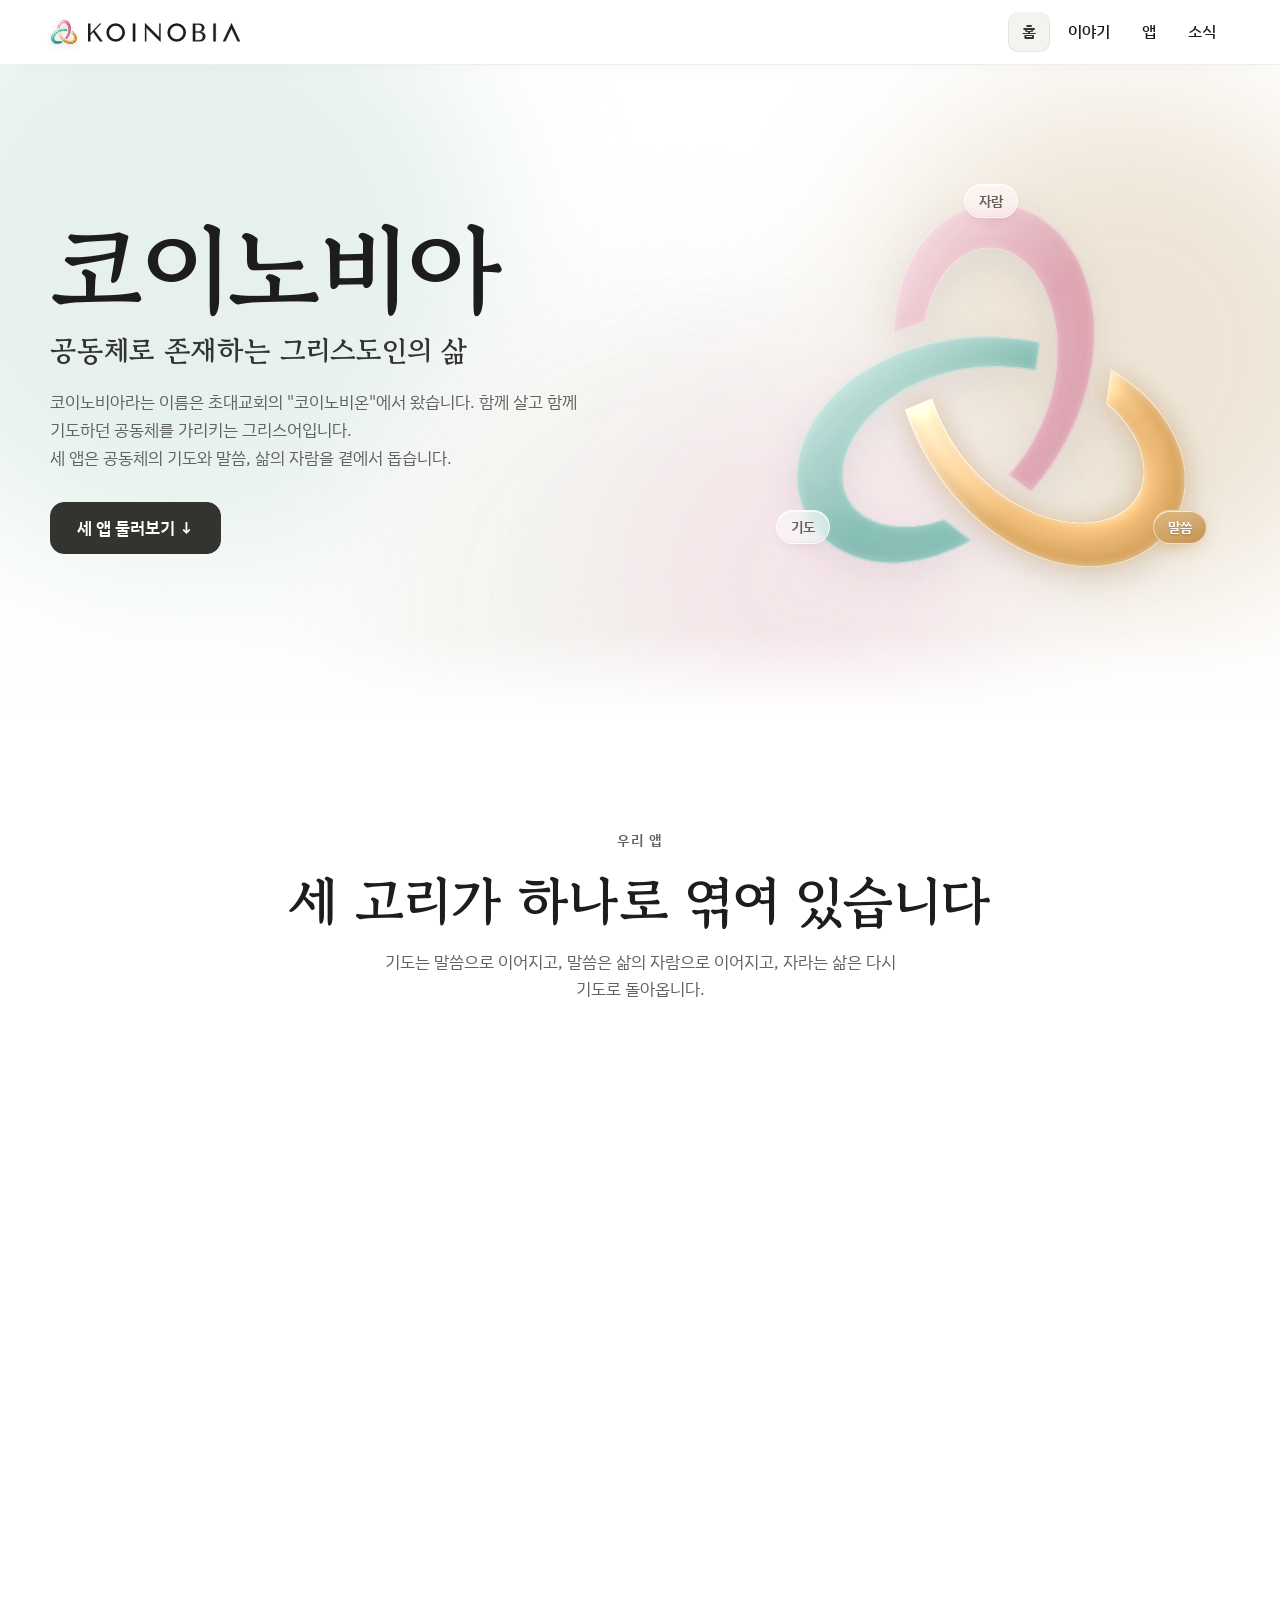
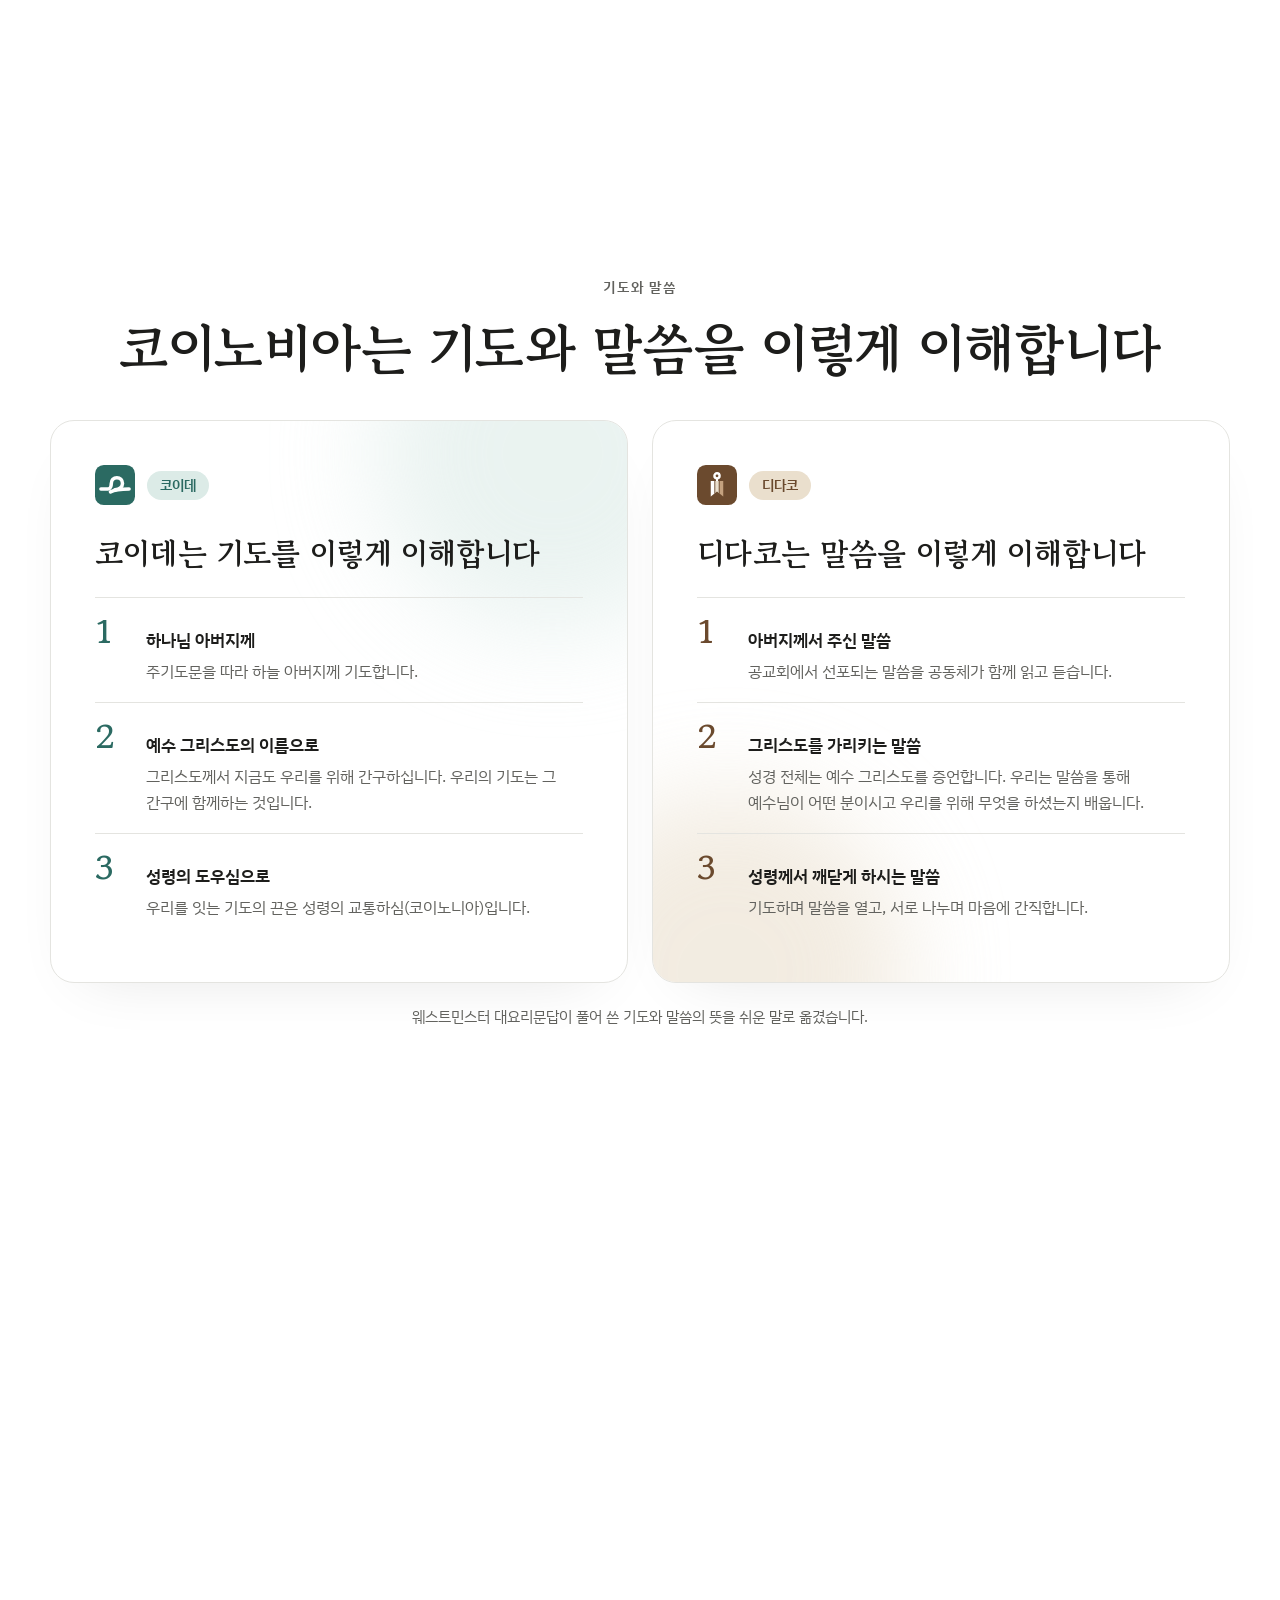
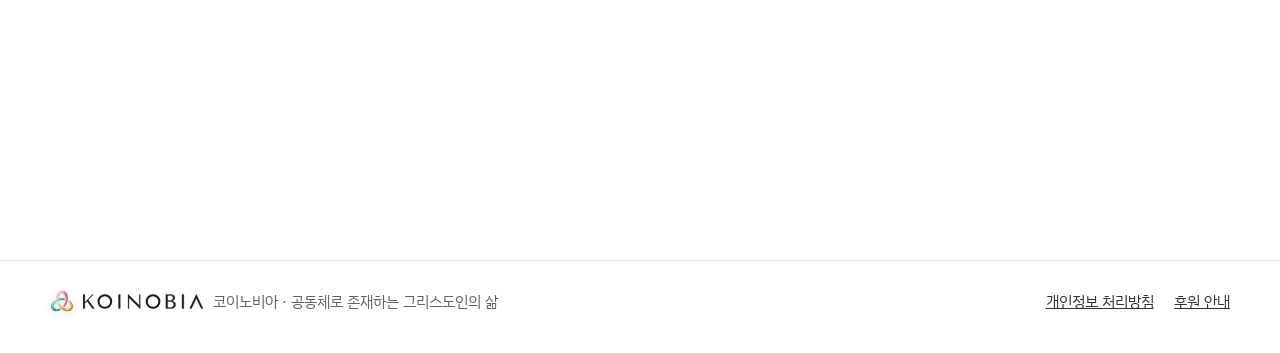
==== commit d6e9203d: "작은 로고 유리 질감, 텔리오 세 잎 꽃 아이콘, 앱 탭에 실제 앱 아이콘, 디다코 열기, 상단 앱 열기 버튼 정리 Co-Authored-By: Claude Opus 5.5 <no" ====
--- a/index.html
+++ b/index.html
@@ -324,7 +324,6 @@
   <div class="nav-in box">
     <a class="brand" href="#top" id="brand" aria-label="코이노비아 맨 위로"></a>
     <nav class="toplinks" id="toplinks" aria-label="메뉴"></nav>
-    <a class="btn btn-sm" id="navOpen" href="#" hidden></a>
   </div>
 </header>
 
@@ -339,8 +338,7 @@
         <p class="lead rise" style="--i:2">코이노비아라는 이름은 초대교회의 "코이노비온"에서 왔습니다. 함께 살고 함께 기도하던 공동체를 가리키는 그리스어입니다.<br>
           세 앱은 공동체의 기도와 말씀, 삶의 자람을 곁에서 돕습니다.</p>
         <div class="hero-cta rise" style="--i:3">
-          <a class="btn btn-lg" id="heroOpen" href="#" hidden></a>
-          <a class="btn btn-lg btn-ghost" href="#apps">세 앱 둘러보기 ↓</a>
+          <a class="btn btn-lg" href="#apps">세 앱 둘러보기 ↓</a>
         </div>
       </div>
       <div class="knot-fig" id="heroKnot"></div>
@@ -406,8 +404,8 @@
   </div>
 </footer>
 
-<script src="site.js?v=20261116"></script>
-<script src="tabs.js?v=20261122"></script>
+<script src="site.js?v=20261123"></script>
+<script src="tabs.js?v=20261123"></script>
 <script>
 (function () {
   var C = window.KOINOBIA || {}, APPS = C.apps || [];
@@ -584,15 +582,9 @@
       '<path class="leaf r" style="--d:2.2s" d="M251 80C269 80 277 68 275 55C259 55 249 66 251 80Z" fill="var(--accent-soft)" stroke="var(--accent)"/></svg>'
   ];
 
-  /* ───── 머리글: 로고, 우리 앱 메뉴, 열기 버튼 ───── */
+  /* ───── 머리글: 로고와 메뉴. 앱이 여럿이라 한 앱만 여는 버튼은 두지 않고, 앱마다 아래 카드에서 [열기] ───── */
   $('#brand').innerHTML = logoSvg() + wordmarkSvg();
   $('#footBrand').innerHTML = '<span class="foot-mark">' + logoSvg() + wordmarkSvg() + '</span> <span class="foot-tag">코이노비아 · 공동체로 존재하는 그리스도인의 삶</span>';
-  var firstOpen = APPS.filter(function (a) { return a.url; })[0];
-  if (firstOpen) {
-    ['#navOpen', '#heroOpen'].forEach(function (s) {
-      var b = $(s); b.hidden = false; b.href = firstOpen.url; b.textContent = firstOpen.name + ' 열기';
-    });
-  }
 
   /* ───── 첫 화면 매듭: 스스로 그려지고, 고리가 차례로 빛나요 ───── */
   var HK = Knot.build(300, 22, 200, 200);
@@ -662,7 +654,7 @@
     panel.innerHTML = '<span class="pill">' + esc(a.tag) + '</span><h3 class="app-name">' + esc(a.name) + '</h3><p class="greek">' + esc(a.greek) +
       '</p><p class="desc">' + esc(a.desc) + '</p><div class="act">' + act + '</div>';
     if (!first && !reduce) { panel.style.setProperty('--dx', (dir * 14) + 'px'); panel.classList.remove('swap'); void panel.offsetWidth; panel.classList.add('swap'); }
-    $('#art').innerHTML = a.id === 'koide' ? '<img class="art-app-icon" src="icons/app-koide.svg" alt="코이데 매듭 아이콘">' : a.id === 'didako' ? '<img class="art-app-icon" src="icons/app-didako.svg" alt="디다코 세 겹 책갈피 아이콘">' : a.id === 'telio' ? '<img class="art-app-icon" src="icons/app-telio.svg" alt="텔리오 오르막 길 싹 아이콘">' : ART[kindOf(a, sel)];            // 다시 끼워 넣어서 그림 움직임이 처음부터 다시 돌아요
+    $('#art').innerHTML = a.id === 'koide' ? '<img class="art-app-icon" src="icons/app-koide.svg" alt="코이데 매듭 아이콘">' : a.id === 'didako' ? '<img class="art-app-icon" src="icons/app-didako.svg" alt="디다코 세 겹 책갈피 아이콘">' : a.id === 'telio' ? '<img class="art-app-icon" src="icons/app-telio.svg" alt="텔리오 세 잎 꽃 아이콘">' : ART[kindOf(a, sel)];            // 다시 끼워 넣어서 그림 움직임이 처음부터 다시 돌아요
     $$('#mk .kl').forEach(function (el) { el.classList.toggle('on', +el.getAttribute('data-k') === sel); });
     if (!first || !introOn) { introOn = false; setHero(sel); }
     if (o.user) introOn = false;
--- a/tabs.css
+++ b/tabs.css
@@ -5,6 +5,16 @@
 :root { --glass-bg: color-mix(in srgb, var(--page) 62%, transparent); --glass-edge: rgba(255, 255, 255, .75); --glass-line: rgba(20, 20, 18, .07); }
 @media (prefers-color-scheme: dark) { :root:not([data-theme="light"]) { --glass-edge: rgba(255, 255, 255, .12); --glass-line: rgba(255, 255, 255, .07); } }
 :root[data-theme="dark"] { --glass-edge: rgba(255, 255, 255, .12); --glass-line: rgba(255, 255, 255, .07); }
+
+/* 작은 로고 유리(머리글·바닥글): 첫 화면 매듭과 같은 세 빛깔. 고리 1 기도(청록) · 2 말씀(호박빛) · 3 자람(장밋빛).
+   작은 크기에서도 보이게 첫 화면보다 한 톤 짙어요. 그라디언트와 반사광은 tabs.js의 kbDefs */
+:root { --lg0-hi: #8FD9CC; --lg0-lo: #23887A; --lg1-hi: #F4D29E; --lg1-lo: #C2832F; --lg2-hi: #F5B4C4; --lg2-lo: #C4577A; }
+@media (prefers-color-scheme: dark) { :root:not([data-theme="light"]) { --lg0-hi: #BDF2E8; --lg0-lo: #4DB3A4; --lg1-hi: #FFE4BA; --lg1-lo: #D9A55E; --lg2-hi: #FFCFDA; --lg2-lo: #E07F9C; } }
+:root[data-theme="dark"] { --lg0-hi: #BDF2E8; --lg0-lo: #4DB3A4; --lg1-hi: #FFE4BA; --lg1-lo: #D9A55E; --lg2-hi: #FFCFDA; --lg2-lo: #E07F9C; }
+.brand > svg:not(.wm), .foot-mark > svg:not(.wm) { overflow: visible; filter: url(#kbGlass) drop-shadow(0 2px 3px rgba(20, 20, 18, .16)); }
+.brand > svg:not(.wm) path:nth-of-type(1), .foot-mark > svg:not(.wm) path:nth-of-type(1) { fill: url(#kb0); }
+.brand > svg:not(.wm) path:nth-of-type(2), .foot-mark > svg:not(.wm) path:nth-of-type(2) { fill: url(#kb1); }
+.brand > svg:not(.wm) path:nth-of-type(3), .foot-mark > svg:not(.wm) path:nth-of-type(3) { fill: url(#kb2); }
 
 /* PC: 위쪽 띠의 메뉴 글자 */
 .toplinks { display: none; gap: 4px; }
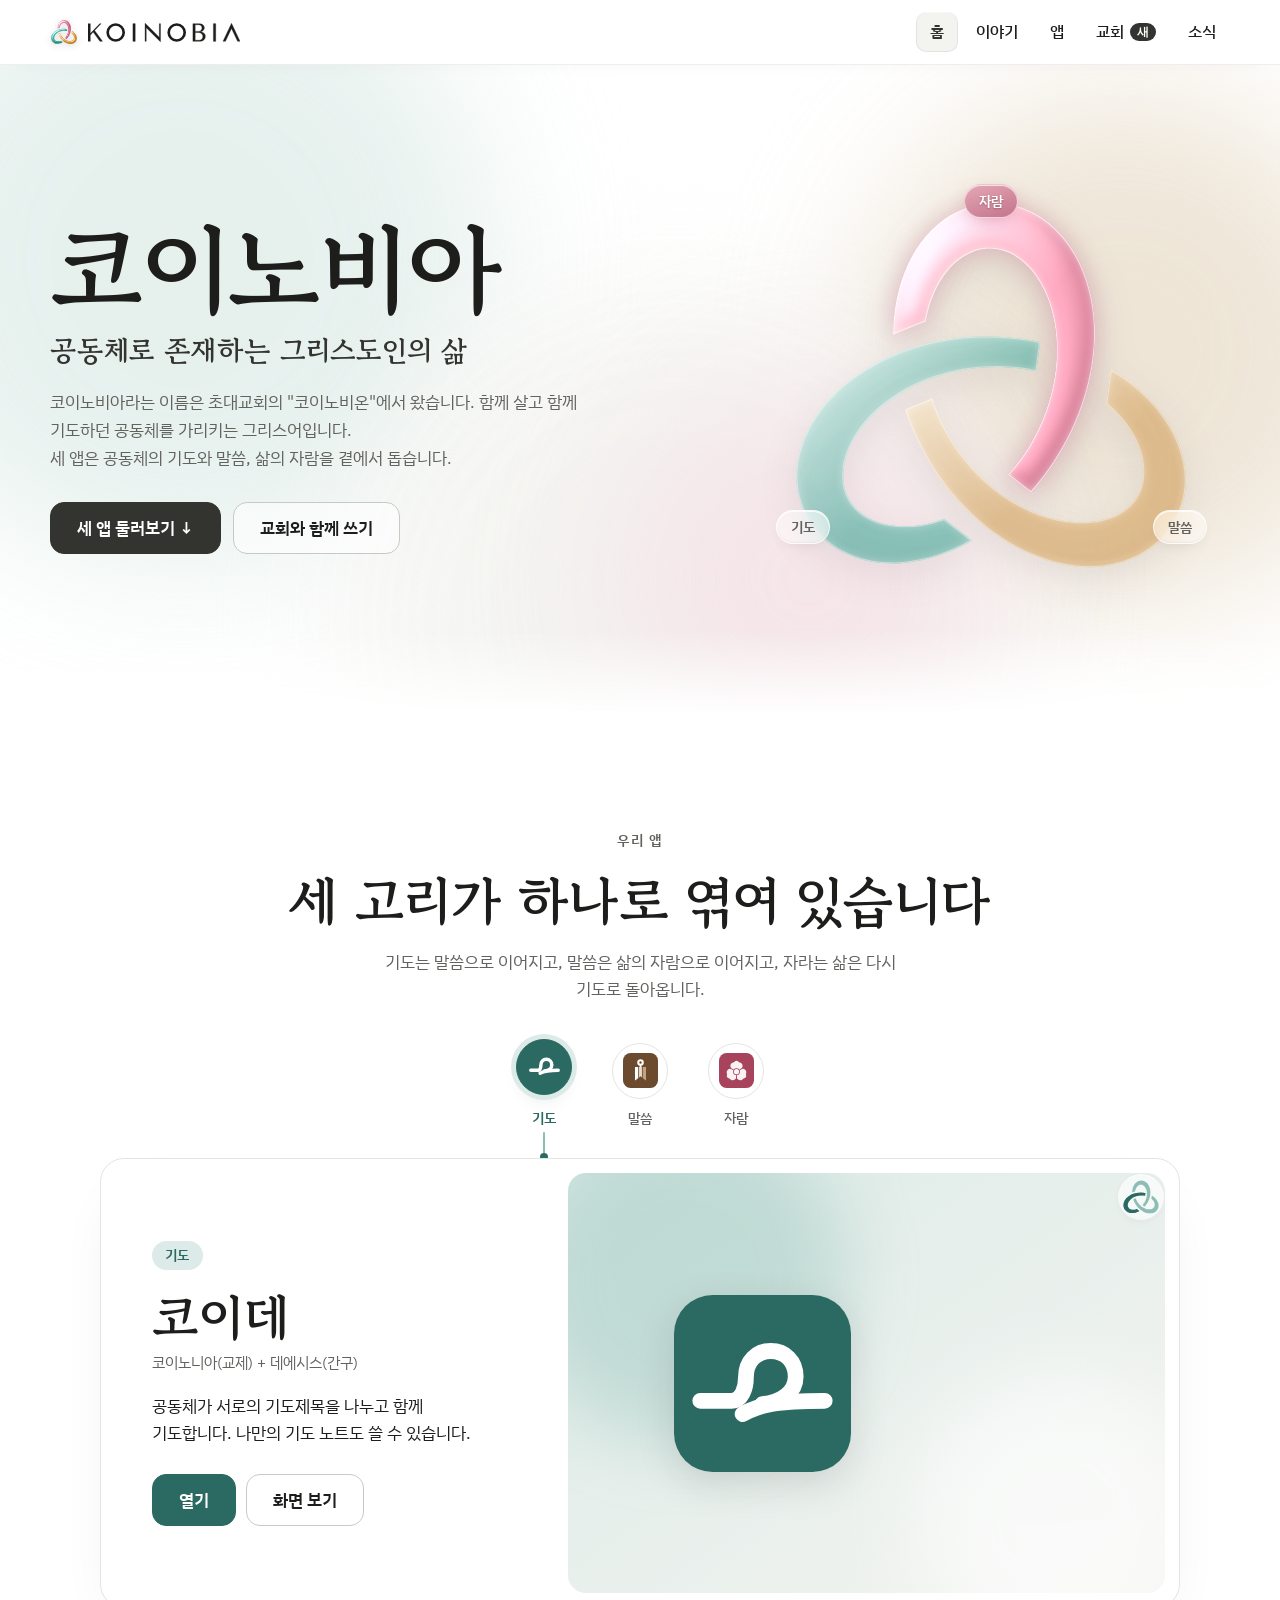
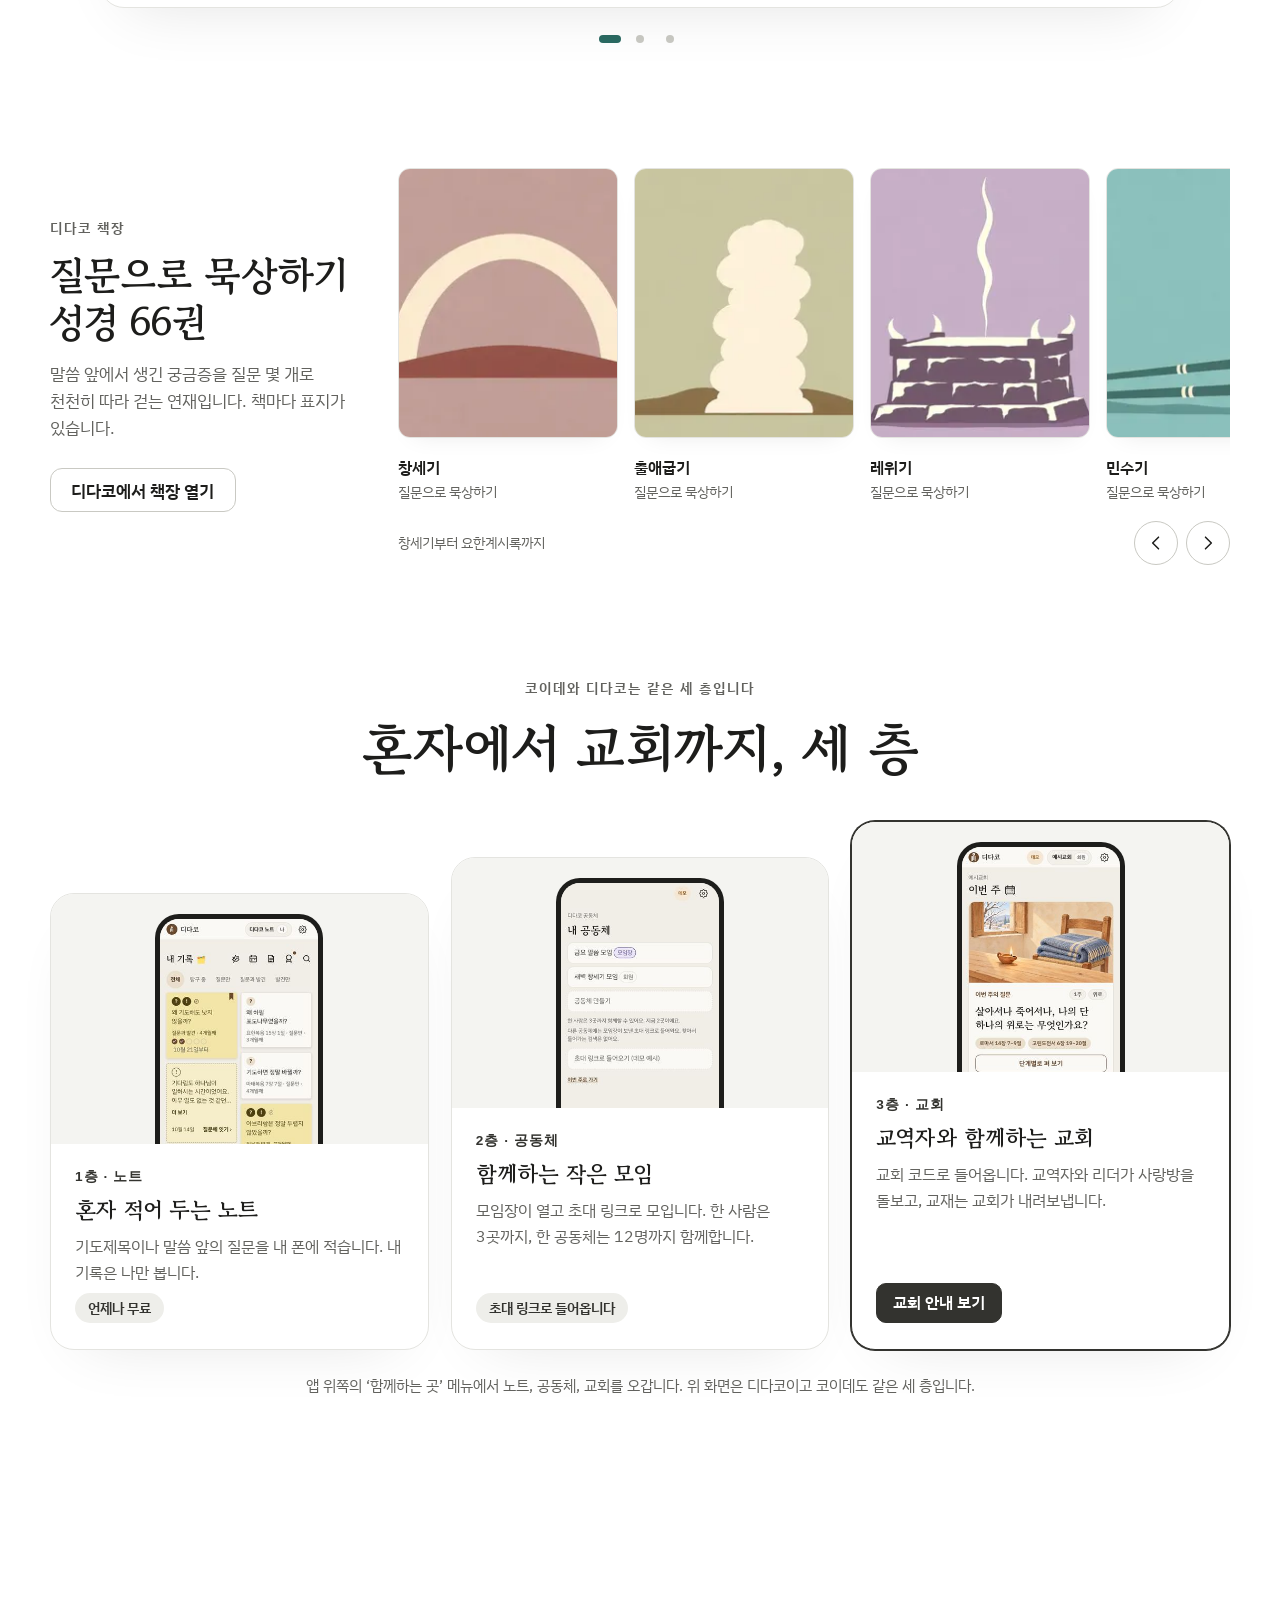
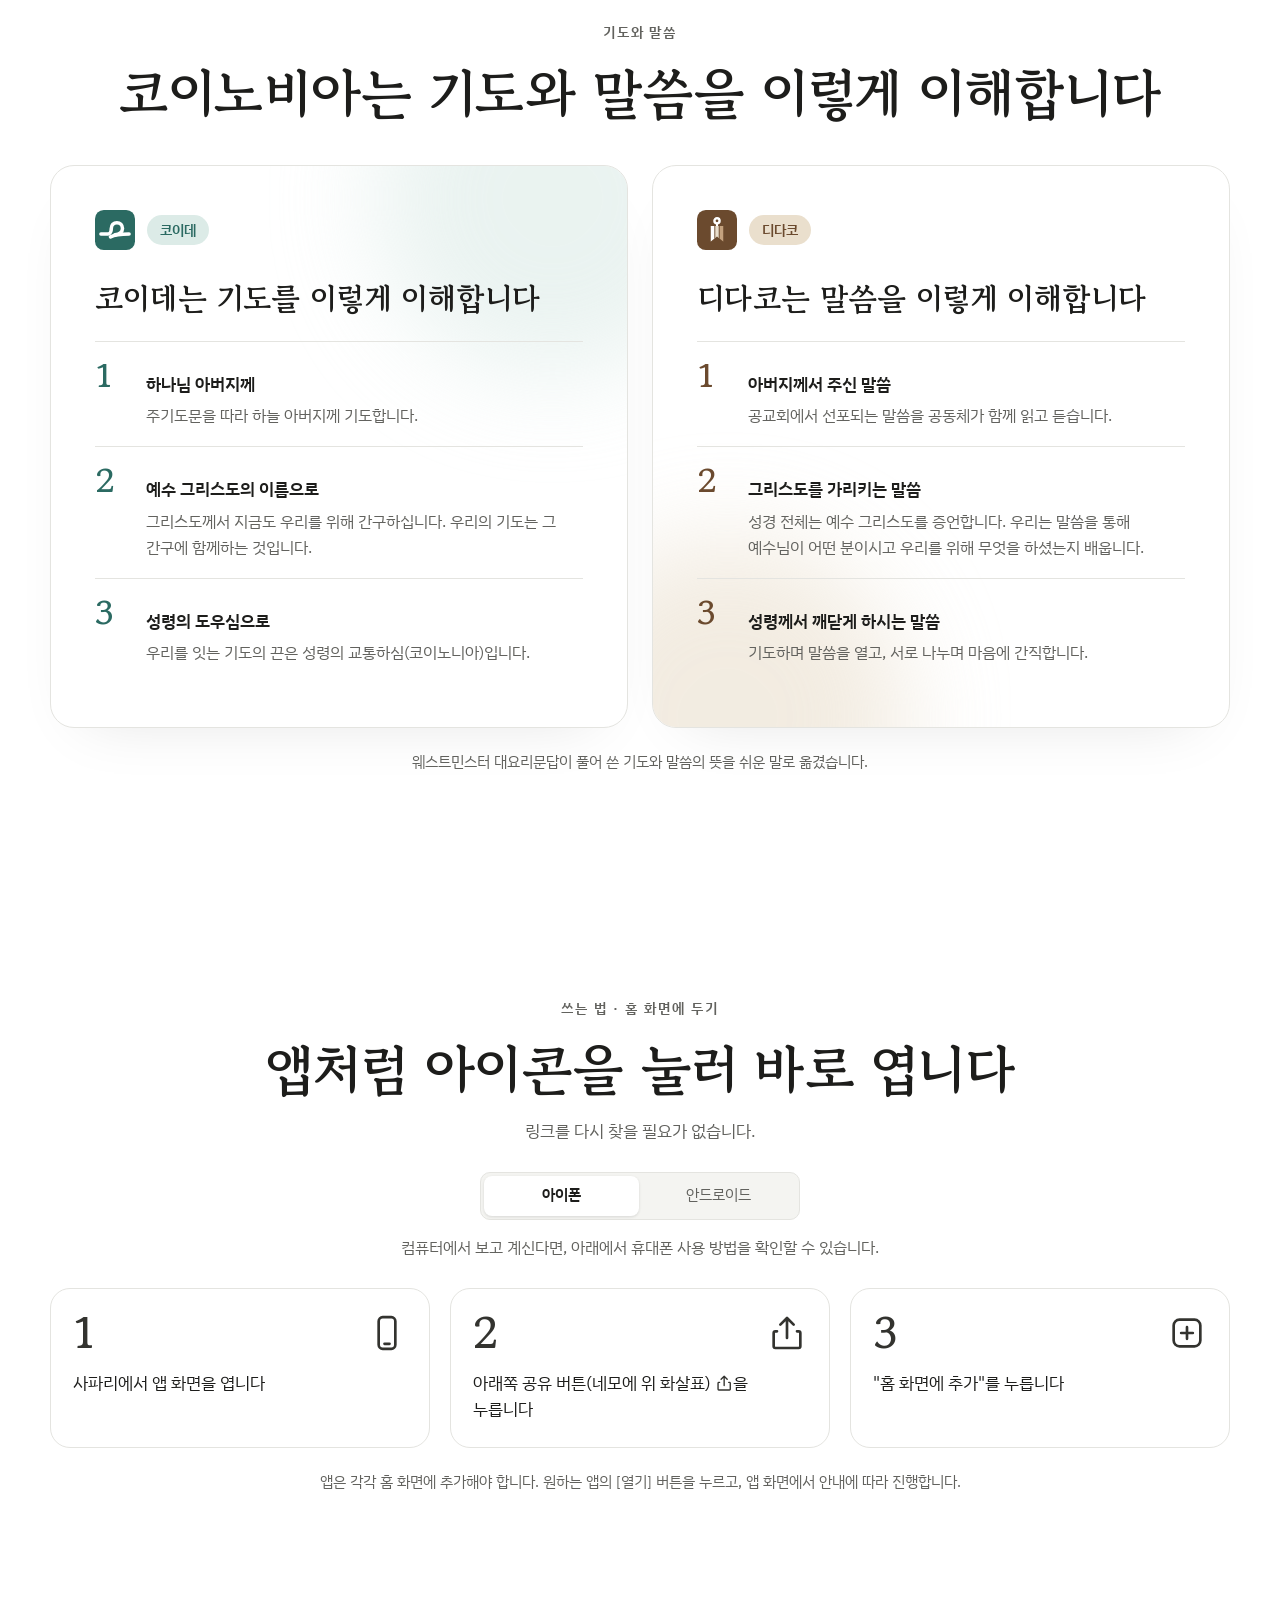
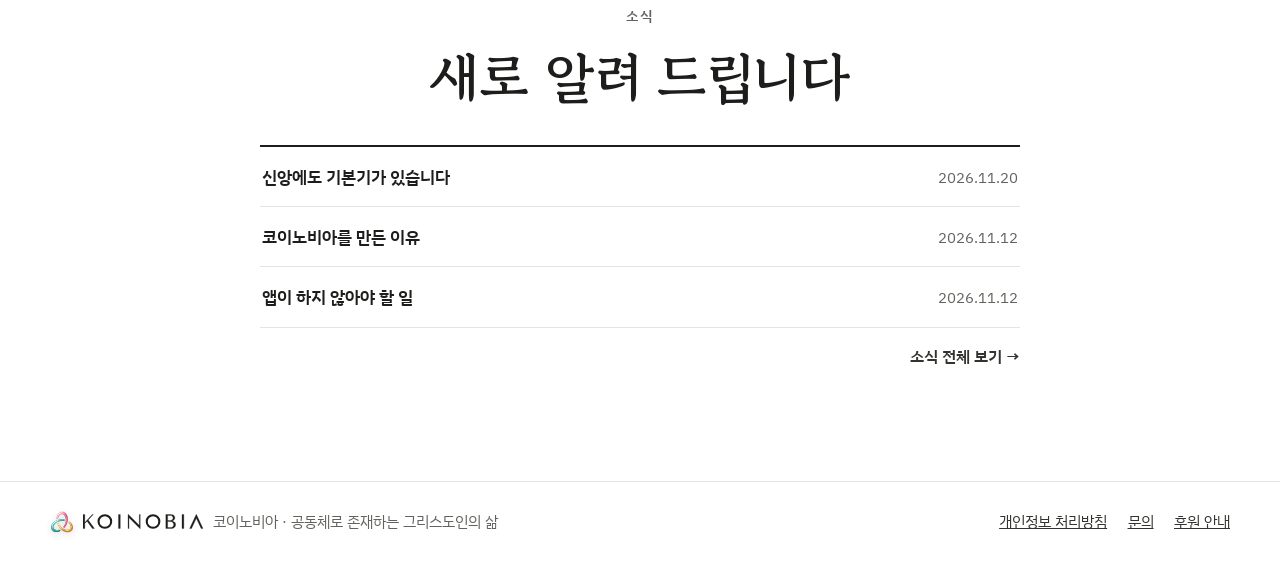
==== commit d2ec020f: "홈에 세 층·표지 줄·소식, 새 교회 탭(/church/) 더하기 Co-Authored-By: Claude Sonnet 5.5 <noreply@anthropic.com> Claud" ====
--- a/index.html
+++ b/index.html
@@ -20,7 +20,7 @@
 <link rel="preconnect" href="https://fonts.googleapis.com">
 <link rel="preconnect" href="https://fonts.gstatic.com" crossorigin>
 <link rel="stylesheet" href="https://fonts.googleapis.com/css2?family=Gowun+Batang:wght@700&family=IBM+Plex+Sans+KR:wght@400;500;600&display=swap">
-<link rel="stylesheet" href="tabs.css?v=20261123">
+<link rel="stylesheet" href="tabs.css?v=20261123b">
 <style>
 /* 코이노비아 색: 흰 바탕 + 먹색 포인트. 세 앱의 색(--c0 코이데·--c1 디다코·--c2 텔리오)은 매듭 고리와 앱 카드에 써요 */
 :root {
@@ -290,6 +290,50 @@
 .step.pop { animation: rise .5s cubic-bezier(.2, .7, .2, 1) backwards; animation-delay: calc(var(--i) * 90ms); }
 .note { margin-top: 22px; text-align: center; font-size: .86rem; color: var(--ink-2); word-break: keep-all; }
 
+/* ───── 3-3. 질문으로 묵상하기 책장(표지 가로 넘김) ───── */
+.shelf { display: grid; gap: 28px; align-items: center; }
+@media (min-width: 900px) { .shelf { grid-template-columns: minmax(0, 300px) minmax(0, 1fr); gap: 48px; } }
+.shelf .h2 { font-size: clamp(1.7rem, 3.2vw, 2.3rem); }
+.shelf-lead { color: var(--ink-2); margin-top: .9em; word-break: keep-all; }
+.shelf-act { margin-top: 1.6em; }
+.hscroll { display: flex; gap: 16px; overflow-x: auto; scroll-snap-type: x mandatory; -webkit-overflow-scrolling: touch; padding: 4px 2px 14px; scrollbar-width: thin; outline-offset: 2px; }
+.hscroll > * { flex: none; scroll-snap-align: start; }
+.cover { width: 220px; margin: 0; }
+.cover img { width: 100%; aspect-ratio: 16 / 9; object-fit: cover; border-radius: 12px; border: 1px solid var(--line); background: var(--surface-2); box-shadow: 0 10px 24px -16px var(--shadow); }
+.cover b { display: block; margin-top: .6em; font-size: .95rem; font-weight: 600; }
+.cover span { display: block; color: var(--ink-2); font-size: .8rem; }
+@media (max-width: 899px) { .cover { width: 188px; } }
+.shelf-nav { display: none; gap: 8px; margin-top: 4px; justify-content: flex-end; }
+@media (min-width: 900px) and (hover: hover) { .shelf-nav { display: flex; } }
+.shelf-nav button { width: 44px; height: 44px; border-radius: 50%; border: 1px solid var(--line-strong); background: var(--surface); color: var(--ink); cursor: pointer; display: grid; place-items: center; }
+.shelf-nav button:hover { border-color: var(--accent); color: var(--accent); }
+.shelf-nav svg { width: 20px; height: 20px; fill: none; stroke: currentColor; stroke-width: 1.8; stroke-linecap: round; stroke-linejoin: round; }
+.shelf-count { margin-right: auto; align-self: center; font-size: .82rem; color: var(--ink-2); }
+
+/* ───── 3-4. 세 층(노트·공동체·교회): 계단처럼 올라가는 카드 셋 ───── */
+.stairs { display: grid; gap: 18px; margin-top: 40px; align-items: stretch; }
+@media (min-width: 900px) { .stairs { grid-template-columns: repeat(3, minmax(0, 1fr)); gap: 22px; } .floor.f1 { margin-top: 72px; } .floor.f2 { margin-top: 36px; } }
+.floor { background: var(--surface); border: 1px solid var(--line); border-radius: 24px; overflow: hidden; display: flex; flex-direction: column; box-shadow: 0 24px 60px -34px var(--shadow); }
+.floor.f3 { border-color: var(--accent); box-shadow: 0 0 0 1px var(--accent), 0 24px 60px -34px var(--shadow); }
+.floor .shot { height: 250px; display: flex; justify-content: center; padding: 20px 20px 0; overflow: hidden; background: var(--surface-2); }
+.floor .ph { width: 168px; flex: none; border-radius: 24px 24px 0 0; border: 5px solid var(--ink); border-bottom: 0; overflow: hidden; background: var(--surface); }
+.floor .ph img { width: 100%; height: auto; display: block; }
+.fbody { padding: 22px 24px 26px; display: flex; flex-direction: column; gap: 8px; flex: 1; align-items: flex-start; }
+.fl { font-size: .8rem; font-weight: 700; letter-spacing: .08em; color: var(--accent); }
+.fbody h3 { font-family: var(--f-display); font-weight: 700; font-size: 1.3rem; line-height: 1.35; word-break: keep-all; }
+.fbody .fd { color: var(--ink-2); font-size: .96rem; flex: 1; word-break: keep-all; }
+.stairnote { margin-top: 24px; text-align: center; font-size: .86rem; color: var(--ink-2); word-break: keep-all; }
+
+/* ───── 4-2. 소식 ───── */
+.newsrow { max-width: 760px; margin: 36px auto 0; border-top: 2px solid var(--ink); }
+.newsrow a { display: flex; flex-wrap: wrap; align-items: baseline; justify-content: space-between; gap: 4px 18px; padding: 16px 2px; min-height: 52px; border-bottom: 1px solid var(--line); color: var(--ink); text-decoration: none; }
+.newsrow a:hover b { color: var(--accent); text-decoration: underline; }
+.newsrow b { font-weight: 600; word-break: keep-all; }
+.newsrow time { font-size: .86rem; color: var(--ink-2); flex: none; }
+.newsmore { max-width: 760px; margin: 16px auto 0; text-align: right; font-size: .92rem; }
+.newsmore a { color: var(--accent); font-weight: 600; text-decoration: none; }
+.newsmore a:hover { text-decoration: underline; }
+
 /* ───── 5. 아래쪽 ───── */
 .foot { border-top: 1px solid var(--line); padding-block: 28px 40px; }
 .foot-in { display: flex; flex-wrap: wrap; align-items: center; justify-content: space-between; gap: 14px 28px; font-size: .86rem; color: var(--ink-2); }
@@ -339,6 +383,7 @@
           세 앱은 공동체의 기도와 말씀, 삶의 자람을 곁에서 돕습니다.</p>
         <div class="hero-cta rise" style="--i:3">
           <a class="btn btn-lg" href="#apps">세 앱 둘러보기 ↓</a>
+          <a class="btn btn-lg btn-ghost" href="/church/">교회와 함께 쓰기</a>
         </div>
       </div>
       <div class="knot-fig" id="heroKnot"></div>
@@ -366,6 +411,43 @@
     </div>
   </section>
 
+  <!-- 질문으로 묵상하기 책장 -->
+  <section class="sec gut" id="shelf" aria-labelledby="shelf-t" style="padding-top:0">
+    <div class="box shelf">
+      <div data-rv>
+        <p class="eyebrow">디다코 책장</p>
+        <h2 class="h2" id="shelf-t">질문으로 묵상하기<br>성경 66권</h2>
+        <p class="shelf-lead">말씀 앞에서 생긴 궁금증을 질문 몇 개로 천천히 따라 걷는 연재입니다. 책마다 표지가 있습니다.</p>
+        <p class="shelf-act"><a class="btn btn-ghost" href="https://didako.koinobia.com/" id="shelfGo">디다코에서 책장 열기</a></p>
+      </div>
+      <div data-rv style="min-width:0">
+        <div class="hscroll" id="covers" role="region" aria-label="질문으로 묵상하기 표지, 옆으로 넘겨 보세요" tabindex="0"></div>
+        <div class="shelf-nav"><span class="shelf-count">창세기부터 요한계시록까지</span>
+          <button type="button" id="cvPrev" aria-label="이전 표지"><svg viewBox="0 0 24 24" aria-hidden="true"><path d="M15 5l-7 7 7 7"/></svg></button>
+          <button type="button" id="cvNext" aria-label="다음 표지"><svg viewBox="0 0 24 24" aria-hidden="true"><path d="M9 5l7 7-7 7"/></svg></button></div>
+      </div>
+    </div>
+  </section>
+
+  <!-- 세 층 -->
+  <section class="sec gut" id="layers" aria-labelledby="layers-t" style="padding-top:0">
+    <div class="box">
+      <div class="sec-head" data-rv>
+        <p class="eyebrow">코이데와 디다코는 같은 세 층입니다</p>
+        <h2 class="h2" id="layers-t">혼자에서 교회까지, 세 층</h2>
+      </div>
+      <div class="stairs">
+        <article class="floor f1" data-rv style="--i:0"><div class="shot"><div class="ph"><img src="/screens/layers/note.jpg" alt="디다코 노트 화면" width="300" height="649" loading="lazy"></div></div>
+          <div class="fbody"><p class="fl">1층 · 노트</p><h3>혼자 적어 두는 노트</h3><p class="fd">기도제목이나 말씀 앞의 질문을 내 폰에 적습니다. 내 기록은 나만 봅니다.</p><span class="pill">언제나 무료</span></div></article>
+        <article class="floor f2" data-rv style="--i:1"><div class="shot"><div class="ph"><img src="/screens/layers/comm.jpg" alt="디다코 공동체 화면" width="300" height="649" loading="lazy"></div></div>
+          <div class="fbody"><p class="fl">2층 · 공동체</p><h3>함께하는 작은 모임</h3><p class="fd">모임장이 열고 초대 링크로 모입니다. 한 사람은 3곳까지, 한 공동체는 12명까지 함께합니다.</p><span class="pill">초대 링크로 들어옵니다</span></div></article>
+        <article class="floor f3" data-rv style="--i:2"><div class="shot"><div class="ph"><img src="/screens/layers/church.jpg" alt="디다코 교회 화면" width="300" height="649" loading="lazy"></div></div>
+          <div class="fbody"><p class="fl">3층 · 교회</p><h3>교역자와 함께하는 교회</h3><p class="fd">교회 코드로 들어옵니다. 교역자와 리더가 사랑방을 돌보고, 교재는 교회가 내려보냅니다.</p><a class="btn btn-sm" href="/church/">교회 안내 보기</a></div></article>
+      </div>
+      <p class="stairnote" data-rv>앱 위쪽의 ‘함께하는 곳’ 메뉴에서 노트, 공동체, 교회를 오갑니다. 위 화면은 디다코이고 코이데도 같은 세 층입니다.</p>
+    </div>
+  </section>
+
   <!-- 기도와 말씀 -->
   <section class="sec gut" id="understand" aria-labelledby="und-t" hidden>
     <div class="box">
@@ -382,7 +464,7 @@
   <section class="sec gut" id="home" aria-labelledby="home-t">
     <div class="box">
       <div class="sec-head" data-rv>
-        <p class="eyebrow">홈 화면에 두기</p>
+        <p class="eyebrow">쓰는 법 · 홈 화면에 두기</p>
         <h2 class="h2" id="home-t">앱처럼 아이콘을 눌러 바로 엽니다</h2>
         <p class="sec-lead">링크를 다시 찾을 필요가 없습니다.</p>
         <div class="seg2" role="tablist" aria-label="휴대폰 종류" id="osTabs">
@@ -395,6 +477,17 @@
       <p class="note" data-rv>앱은 각각 홈 화면에 추가해야 합니다. 원하는 앱의 [열기] 버튼을 누르고, 앱 화면에서 안내에 따라 진행합니다.</p>
     </div>
   </section>
+  <!-- 소식 -->
+  <section class="sec gut" id="news" aria-labelledby="news-t" style="padding-top:0" hidden>
+    <div class="box">
+      <div class="sec-head" data-rv>
+        <p class="eyebrow">소식</p>
+        <h2 class="h2" id="news-t">새로 알려 드립니다</h2>
+      </div>
+      <div class="newsrow" id="newsRow" data-rv></div>
+      <p class="newsmore"><a href="/news/">소식 전체 보기 →</a></p>
+    </div>
+  </section>
 </main>
 
 <footer class="foot gut">
@@ -404,8 +497,9 @@
   </div>
 </footer>
 
-<script src="site.js?v=20261123"></script>
-<script src="tabs.js?v=20261123"></script>
+<script src="site.js?v=20261123b"></script>
+<script src="news.js?v=20261123b"></script>
+<script src="tabs.js?v=20261123b"></script>
 <script>
 (function () {
   var C = window.KOINOBIA || {}, APPS = C.apps || [];
@@ -732,6 +826,29 @@
   $('#pc').hidden = isMobile;
   showOs(os, false);
 
+  /* ───── 질문으로 묵상하기 표지: 성경 순서대로 66권, 한 책에 한 장(여러 부로 나뉜 책은 1부 표지) ───── */
+  var BOOKS = [['genesis-1','창세기'],['exodus-1','출애굽기'],['leviticus','레위기'],['numbers','민수기'],['deuteronomy','신명기'],['joshua','여호수아'],['judges','사사기'],['ruth','룻기'],['1samuel','사무엘상'],['2samuel','사무엘하'],['1kings','열왕기상'],['2kings','열왕기하'],['1chronicles','역대상'],['2chronicles','역대하'],['ezra','에스라'],['nehemiah','느헤미야'],['esther','에스더'],['job','욥기'],['psalms-1','시편'],['proverbs','잠언'],['ecclesiastes','전도서'],['song','아가'],['isaiah-1','이사야'],['jeremiah','예레미야'],['lamentations','예레미야애가'],['ezekiel','에스겔'],['daniel','다니엘'],['hosea','호세아'],['joel','요엘'],['amos','아모스'],['obadiah','오바댜'],['jonah','요나'],['micah','미가'],['nahum','나훔'],['habakkuk','하박국'],['zephaniah','스바냐'],['haggai','학개'],['zechariah','스가랴'],['malachi','말라기'],
+    ['matthew-1','마태복음'],['mark-1','마가복음'],['luke-1','누가복음'],['john-1','요한복음'],['acts-1','사도행전'],['romans','로마서'],['1corinthians','고린도전서'],['2corinthians','고린도후서'],['galatians','갈라디아서'],['ephesians','에베소서'],['philippians','빌립보서'],['colossians','골로새서'],['1thessalonians','데살로니가전서'],['2thessalonians','데살로니가후서'],['1timothy','디모데전서'],['2timothy','디모데후서'],['titus','디도서'],['philemon','빌레몬서'],['hebrews','히브리서'],['james','야고보서'],['1peter','베드로전서'],['2peter','베드로후서'],['1john','요한일서'],['2john','요한이서'],['3john','요한삼서'],['jude','유다서'],['revelation','요한계시록']];
+  $('#covers').innerHTML = BOOKS.map(function (b, i) {
+    return '<figure class="cover"><img src="/screens/covers/' + b[0] + '.webp" alt="' + esc(b[1]) + ' 표지" width="480" height="270"' + (i > 3 ? ' loading="lazy"' : '') + ' decoding="async"><b>' + esc(b[1]) + '</b><span>질문으로 묵상하기</span></figure>';
+  }).join('');
+  function cvStep(d) { var el = $('#covers'); el.scrollBy({ left: d * (el.clientWidth * .8), behavior: reduce ? 'auto' : 'smooth' }); }
+  $('#cvPrev').addEventListener('click', function () { cvStep(-1); });
+  $('#cvNext').addEventListener('click', function () { cvStep(1); });
+  (function () { var d = (C.apps || []).filter(function (a) { return a.id === 'didako'; })[0]; if (d && d.url) $('#shelfGo').href = d.url; })();
+
+  /* ───── 소식: news.js의 공지 중 최근 세 개 ───── */
+  (function () {
+    var N = (window.KOINOBIA_NEWS || []).filter(function (n) { return n.type === 'notice' && n.date && n.title; })
+      .sort(function (a, b) { return String(b.date).localeCompare(String(a.date)); }).slice(0, 3);
+    if (!N.length) return;
+    function day(d) { var m = /^(\d{4})-(\d{1,2})-(\d{1,2})$/.exec(d); return m ? m[1] + '.' + ('0' + m[2]).slice(-2) + '.' + ('0' + m[3]).slice(-2) : d; }
+    $('#newsRow').innerHTML = N.map(function (n) {
+      return '<a href="/news/' + (n.id ? '#' + esc(n.id) : '') + '"><b>' + esc(n.title) + '</b><time datetime="' + esc(n.date) + '">' + day(n.date) + '</time></a>';
+    }).join('');
+    $('#news').hidden = false;
+  })();
+
   /* ───── 아래쪽 안내: 채워진 것만 보인다 ───── */
   var f = [];
   f.push(C.privacyUrl ? '<a href="' + esc(C.privacyUrl) + '">개인정보 처리방침</a>' : '<span>개인정보 처리방침 · 준비 중</span>');
--- a/tabs.css
+++ b/tabs.css
@@ -23,11 +23,14 @@
 .toplink[aria-current="page"] { color: var(--accent); background: color-mix(in srgb, var(--accent-soft) 70%, transparent); font-weight: 600; box-shadow: inset 0 1px 0 var(--glass-edge), inset 0 0 0 1px var(--glass-line); }
 
 /* 휴대폰: 화면 아래 탭 막대 */
-.tabbar { position: fixed; left: 0; right: 0; bottom: 0; z-index: 30; display: grid; grid-template-columns: repeat(4, 1fr); background: var(--glass-bg); -webkit-backdrop-filter: blur(20px) saturate(1.7); backdrop-filter: blur(20px) saturate(1.7); border-top: 1px solid var(--glass-line); box-shadow: inset 0 1px 0 var(--glass-edge), 0 -8px 24px -20px var(--shadow); padding: 0 env(safe-area-inset-right, 0px) max(6px, env(safe-area-inset-bottom, 0px)) env(safe-area-inset-left, 0px); }
+.tabbar { position: fixed; left: 0; right: 0; bottom: 0; z-index: 30; display: grid; grid-template-columns: repeat(5, 1fr); background: var(--glass-bg); -webkit-backdrop-filter: blur(20px) saturate(1.7); backdrop-filter: blur(20px) saturate(1.7); border-top: 1px solid var(--glass-line); box-shadow: inset 0 1px 0 var(--glass-edge), 0 -8px 24px -20px var(--shadow); padding: 0 env(safe-area-inset-right, 0px) max(6px, env(safe-area-inset-bottom, 0px)) env(safe-area-inset-left, 0px); }
 .tabbar a { position: relative; display: flex; flex-direction: column; align-items: center; justify-content: center; gap: 3px; min-height: 60px; color: var(--ink-2); text-decoration: none; font-size: .74rem; font-weight: 500; -webkit-tap-highlight-color: transparent; }
 .tabbar svg { width: 26px; height: 26px; fill: none; stroke: currentColor; stroke-width: 1.5; stroke-linecap: round; stroke-linejoin: round; }
 .tabbar a[aria-current="page"] { color: var(--accent); font-weight: 600; }
 .tabbar a[aria-current="page"] svg { stroke-width: 1.9; }
+/* 새 탭에 다는 작은 '새' 배지 */
+.new-dot { margin-left: 6px; font-size: .68rem; font-weight: 700; background: var(--accent); color: var(--on-accent); border-radius: 999px; padding: 0 7px; line-height: 1.6; }
+.tabbar .new-dot { position: absolute; top: 5px; right: calc(50% - 26px); margin: 0; font-size: .6rem; padding: 0 5px; }
 /* 탭 막대가 글을 가리지 않게 아래 여백을 둬요 */
 body { padding-bottom: calc(66px + env(safe-area-inset-bottom, 0px)); }
 
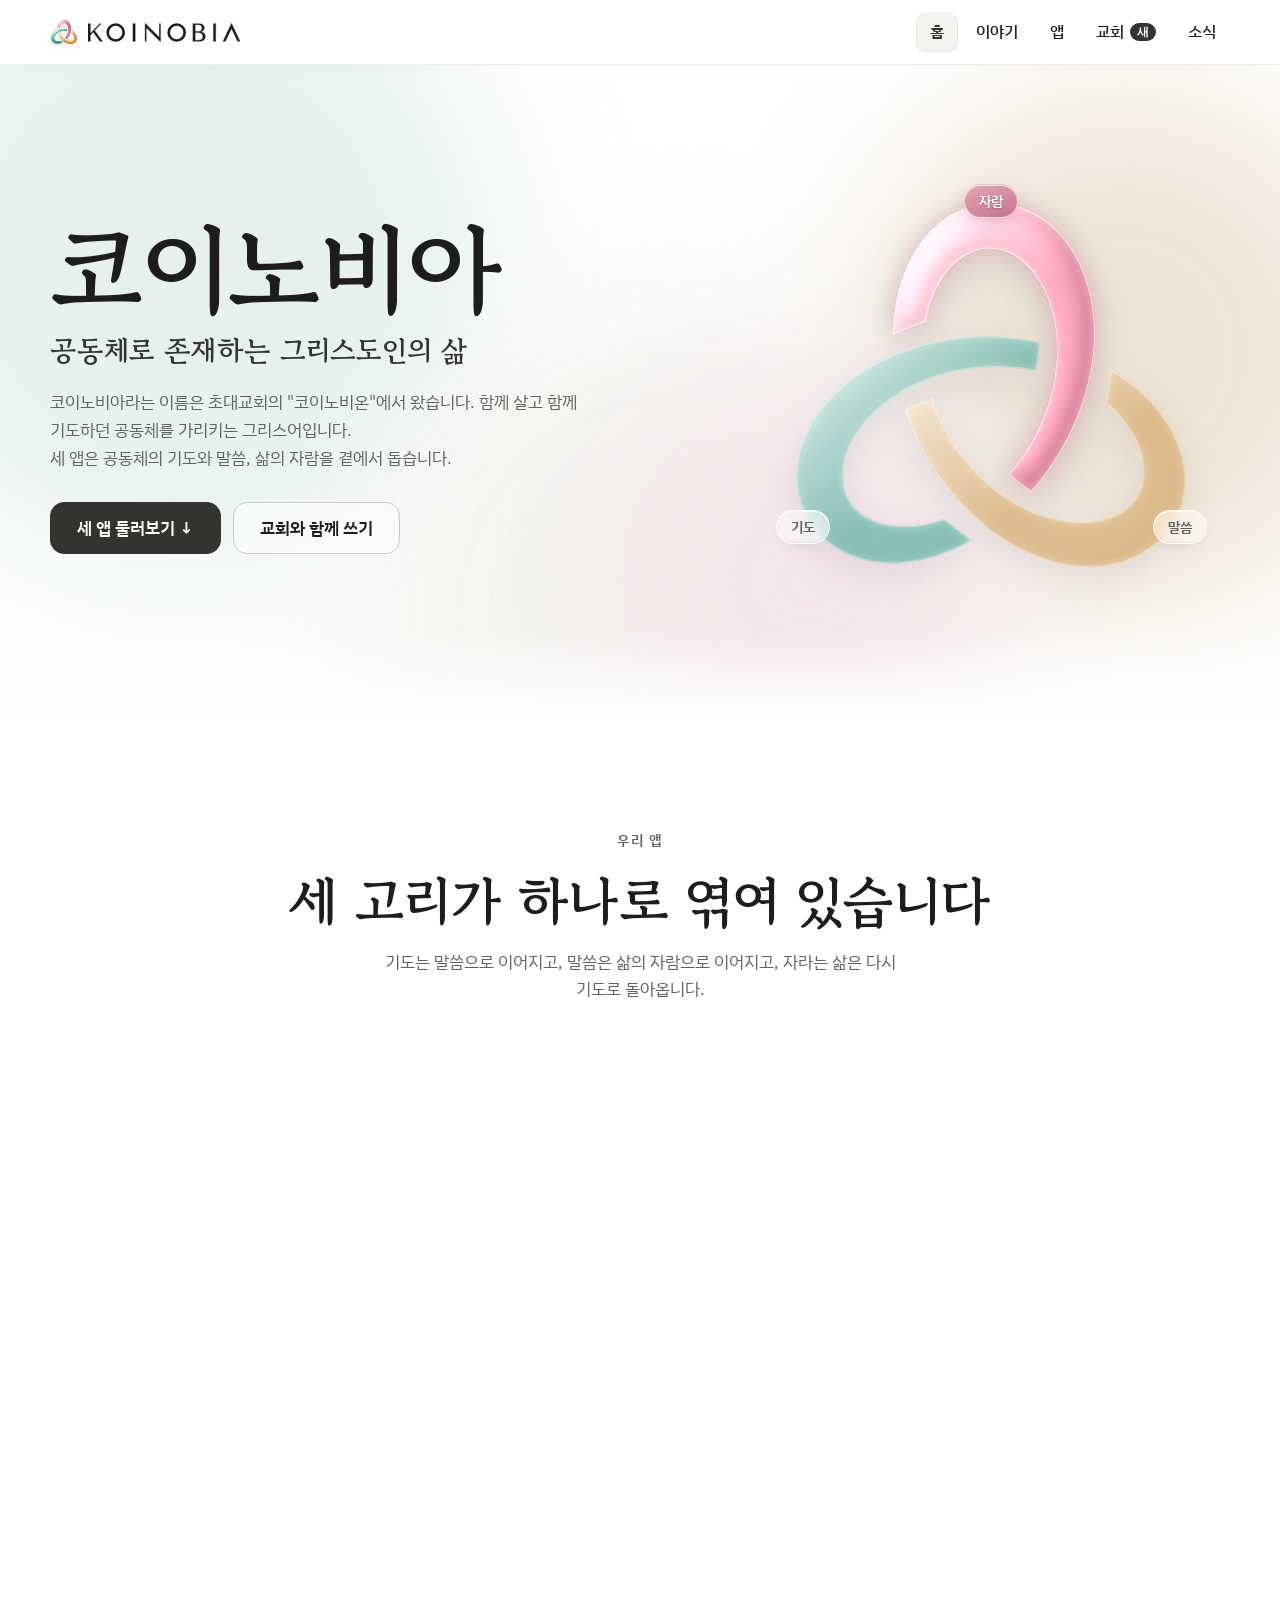
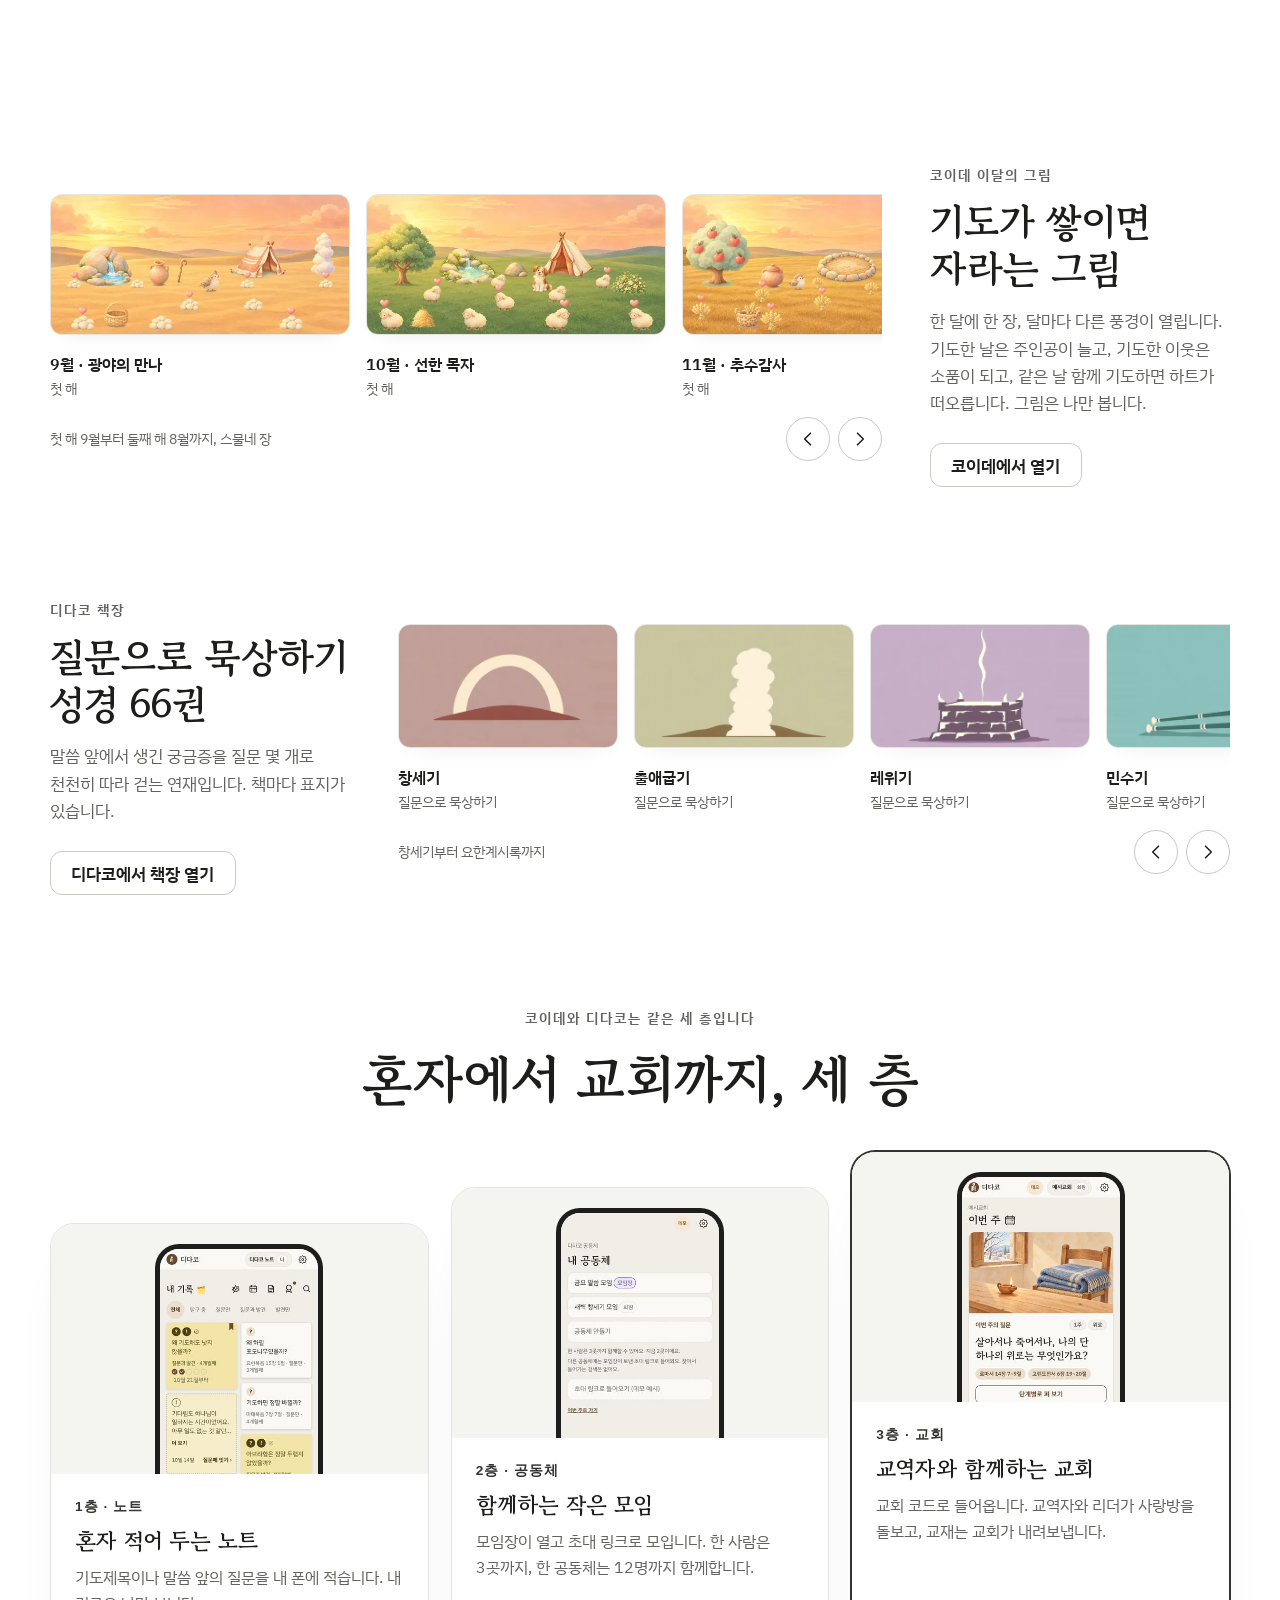
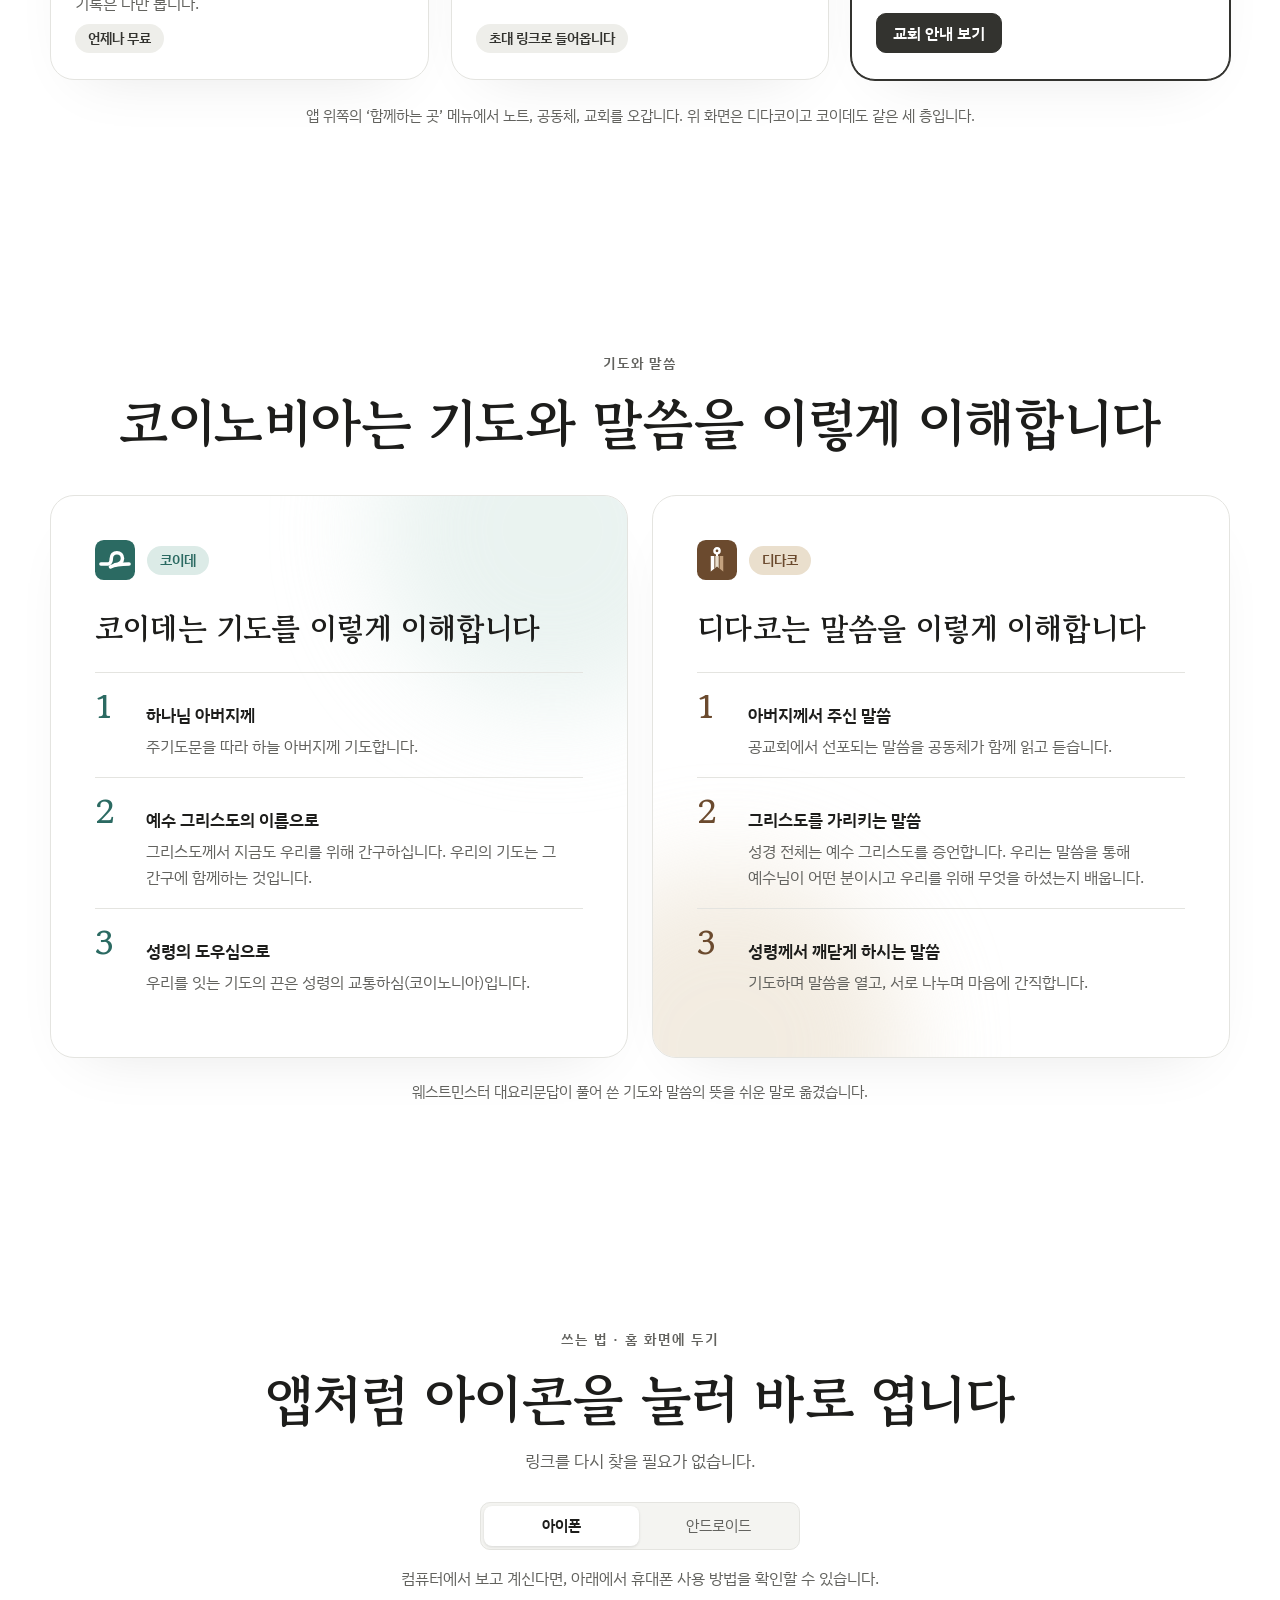
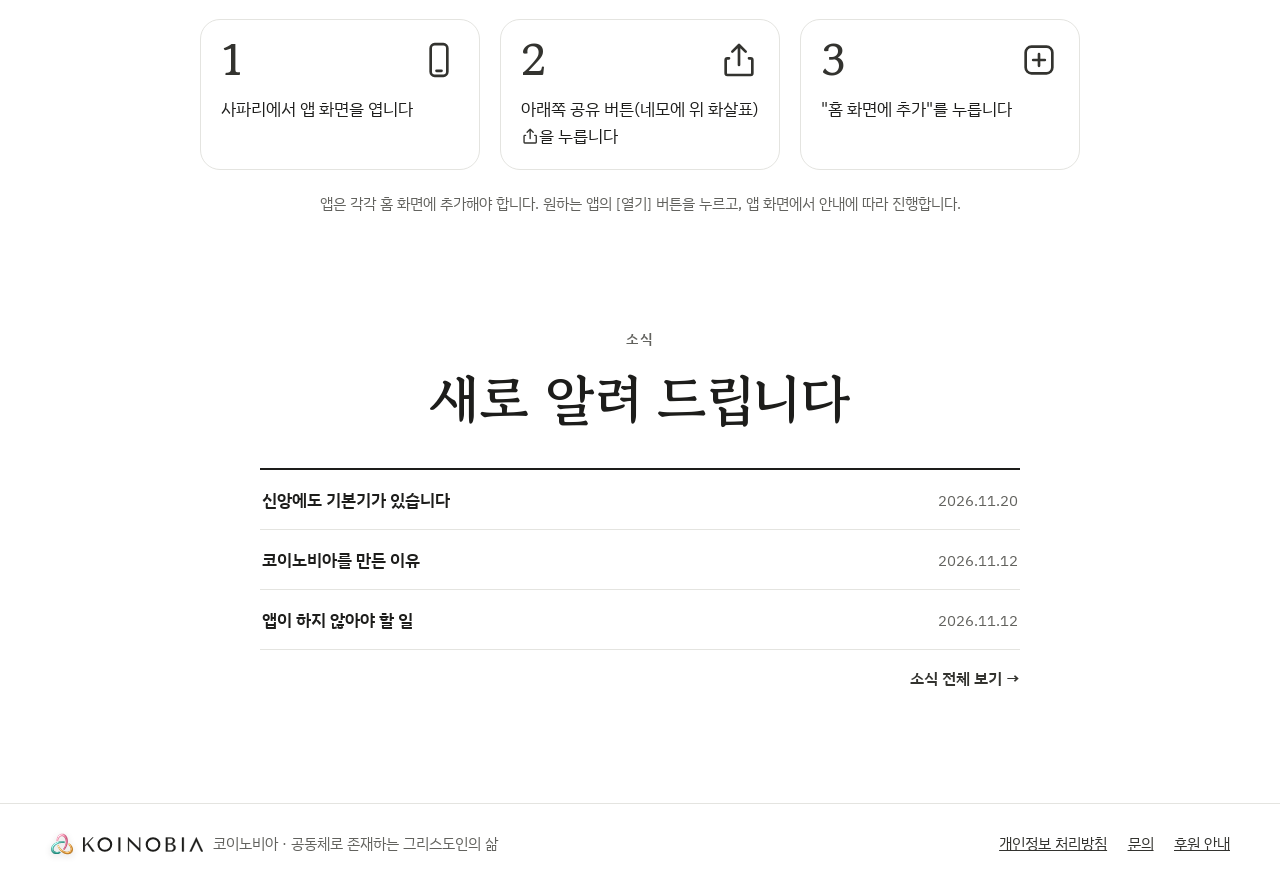
==== commit 856884e5: "홈에 코이데 이달의 그림 줄 더하기, 표지 줄 사진 비율 고치기, 홈 화면에 두기 설명 가로 폭 줄이기 Co-Authored-By: Claude Sonnet 5.5 <noreply" ====
--- a/index.html
+++ b/index.html
@@ -278,9 +278,9 @@
 .seg2 button { font-size: .9rem; border: 0; border-radius: 8px; padding: .3em 1em; min-height: 40px; background: transparent; color: var(--ink-2); cursor: pointer; }
 .seg2 button.on { background: var(--surface); color: var(--ink); font-weight: 600; box-shadow: 0 1px 3px var(--shadow); }
 .pcnote { margin-top: 1em; font-size: .92rem; color: var(--ink-2); text-align: center; word-break: keep-all; }
-.steps { list-style: none; margin: 28px 0 0; padding: 0; display: grid; gap: 14px; }
+.steps { list-style: none; margin: 28px auto 0; padding: 0; display: grid; gap: 14px; max-width: 880px; }
 @media (min-width: 760px) { .steps { grid-template-columns: repeat(3, 1fr); gap: 20px; } }
-.step { background: var(--surface); border: 1px solid var(--line); border-radius: 20px; padding: 22px 22px 24px; display: flex; flex-direction: column; gap: 14px; transition: transform .25s, box-shadow .25s, border-color .25s, opacity .6s; }
+.step { background: var(--surface); border: 1px solid var(--line); border-radius: 20px; padding: 18px 20px 20px; display: flex; flex-direction: column; gap: 14px; transition: transform .25s, box-shadow .25s, border-color .25s, opacity .6s; }
 .step:hover { transform: translateY(-4px); box-shadow: 0 16px 34px -18px var(--shadow); border-color: var(--line-strong); }
 .step-top { display: flex; align-items: center; justify-content: space-between; }
 .num { font-family: var(--f-display); font-weight: 700; font-size: 2.6rem; line-height: 1; color: var(--accent); }
@@ -293,13 +293,18 @@
 /* ───── 3-3. 질문으로 묵상하기 책장(표지 가로 넘김) ───── */
 .shelf { display: grid; gap: 28px; align-items: center; }
 @media (min-width: 900px) { .shelf { grid-template-columns: minmax(0, 300px) minmax(0, 1fr); gap: 48px; } }
+.shelf.rev > :first-child { order: 0; }
+@media (min-width: 900px) { .shelf.rev { grid-template-columns: minmax(0, 1fr) minmax(0, 300px); } .shelf.rev > :first-child { order: 2; } }
+.cover.wide { width: 300px; }
+.cover.wide img { aspect-ratio: 32 / 15; }
+@media (max-width: 899px) { .cover.wide { width: 236px; } }
 .shelf .h2 { font-size: clamp(1.7rem, 3.2vw, 2.3rem); }
 .shelf-lead { color: var(--ink-2); margin-top: .9em; word-break: keep-all; }
 .shelf-act { margin-top: 1.6em; }
 .hscroll { display: flex; gap: 16px; overflow-x: auto; scroll-snap-type: x mandatory; -webkit-overflow-scrolling: touch; padding: 4px 2px 14px; scrollbar-width: thin; outline-offset: 2px; }
 .hscroll > * { flex: none; scroll-snap-align: start; }
 .cover { width: 220px; margin: 0; }
-.cover img { width: 100%; aspect-ratio: 16 / 9; object-fit: cover; border-radius: 12px; border: 1px solid var(--line); background: var(--surface-2); box-shadow: 0 10px 24px -16px var(--shadow); }
+.cover img { width: 100%; height: auto; aspect-ratio: 16 / 9; object-fit: cover; border-radius: 12px; border: 1px solid var(--line); background: var(--surface-2); box-shadow: 0 10px 24px -16px var(--shadow); }
 .cover b { display: block; margin-top: .6em; font-size: .95rem; font-weight: 600; }
 .cover span { display: block; color: var(--ink-2); font-size: .8rem; }
 @media (max-width: 899px) { .cover { width: 188px; } }
@@ -407,6 +412,24 @@
           <div class="stage"><i class="sb s1"></i><i class="sb s2"></i><div class="art" id="art"></div></div>
         </div>
         <div class="dots" id="dots"></div>
+      </div>
+    </div>
+  </section>
+
+  <!-- 코이데 이달의 그림 -->
+  <section class="sec gut" id="months" aria-labelledby="months-t" style="padding-top:0">
+    <div class="box shelf rev">
+      <div data-rv>
+        <p class="eyebrow">코이데 이달의 그림</p>
+        <h2 class="h2" id="months-t">기도가 쌓이면<br>자라는 그림</h2>
+        <p class="shelf-lead">한 달에 한 장, 달마다 다른 풍경이 열립니다. 기도한 날은 주인공이 늘고, 기도한 이웃은 소품이 되고, 같은 날 함께 기도하면 하트가 떠오릅니다. 그림은 나만 봅니다.</p>
+        <p class="shelf-act"><a class="btn btn-ghost" href="https://koide.koinobia.com/app/" id="monthsGo">코이데에서 열기</a></p>
+      </div>
+      <div data-rv style="min-width:0">
+        <div class="hscroll" id="months-list" role="region" aria-label="코이데 이달의 그림, 옆으로 넘겨 보세요" tabindex="0"></div>
+        <div class="shelf-nav"><span class="shelf-count">첫 해 9월부터 둘째 해 8월까지, 스물네 장</span>
+          <button type="button" id="mvPrev" aria-label="이전 그림"><svg viewBox="0 0 24 24" aria-hidden="true"><path d="M15 5l-7 7 7 7"/></svg></button>
+          <button type="button" id="mvNext" aria-label="다음 그림"><svg viewBox="0 0 24 24" aria-hidden="true"><path d="M9 5l7 7-7 7"/></svg></button></div>
       </div>
     </div>
   </section>
@@ -826,15 +849,26 @@
   $('#pc').hidden = isMobile;
   showOs(os, false);
 
+  function rowStep(sel, d) { var el = $(sel); el.scrollBy({ left: d * (el.clientWidth * .8), behavior: reduce ? 'auto' : 'smooth' }); }
+
+  /* ───── 코이데 이달의 그림: 첫 해 9월부터 둘째 해 8월까지 스물네 장(앱이 그리는 모습 그대로, 기도가 가득 찬 달) ───── */
+  var MONTHS = [['1-9','9월 · 광야의 만나',1],['1-10','10월 · 선한 목자',1],['1-11','11월 · 추수감사',1],['1-12','12월 · 베들레헴의 별',1],['1-1','1월 · 씨 뿌리는 사람',1],['1-2','2월 · 노아의 방주',1],['1-3','3월 · 겨자씨',1],['1-4','4월 · 부활의 아침',1],['1-5','5월 · 반석 위의 집',1],['1-6','6월 · 포도나무',1],['1-7','7월 · 오병이어',1],['1-8','8월 · 그물 가득',1],
+    ['2-1','1월 · 예수님의 세례',2],['2-2','2월 · 바람은 임의로 불매',2],['2-3','3월 · 창조의 첫 아침',2],['2-4','4월 · 호산나, 종려 가지',2],['2-5','5월 · 참새 한 마리도',2],['2-6','6월 · 오순절',2],['2-7','7월 · 생명수의 강',2],['2-8','8월 · 바다를 잔잔케 하심',2],['2-9','9월 · 성령의 열매',2],['2-10','10월 · 다니엘과 사자',2],['2-11','11월 · 한 해를 관 씌우시니',2],['2-12','12월 · 말씀이 육신이 되어',2]];
+  $('#months-list').innerHTML = MONTHS.map(function (m, i) {
+    return '<figure class="cover wide"><img src="/screens/months/' + m[0] + '.webp" alt="' + esc(m[1]) + ' 그림" width="520" height="244"' + (i > 2 ? ' loading="lazy"' : '') + ' decoding="async"><b>' + esc(m[1]) + '</b><span>' + (m[2] === 1 ? '첫 해' : '둘째 해') + '</span></figure>';
+  }).join('');
+  $('#mvPrev').addEventListener('click', function () { rowStep('#months-list', -1); });
+  $('#mvNext').addEventListener('click', function () { rowStep('#months-list', 1); });
+  (function () { var k = (C.apps || []).filter(function (a) { return a.id === 'koide'; })[0]; if (k && k.url) $('#monthsGo').href = k.url; })();
+
   /* ───── 질문으로 묵상하기 표지: 성경 순서대로 66권, 한 책에 한 장(여러 부로 나뉜 책은 1부 표지) ───── */
   var BOOKS = [['genesis-1','창세기'],['exodus-1','출애굽기'],['leviticus','레위기'],['numbers','민수기'],['deuteronomy','신명기'],['joshua','여호수아'],['judges','사사기'],['ruth','룻기'],['1samuel','사무엘상'],['2samuel','사무엘하'],['1kings','열왕기상'],['2kings','열왕기하'],['1chronicles','역대상'],['2chronicles','역대하'],['ezra','에스라'],['nehemiah','느헤미야'],['esther','에스더'],['job','욥기'],['psalms-1','시편'],['proverbs','잠언'],['ecclesiastes','전도서'],['song','아가'],['isaiah-1','이사야'],['jeremiah','예레미야'],['lamentations','예레미야애가'],['ezekiel','에스겔'],['daniel','다니엘'],['hosea','호세아'],['joel','요엘'],['amos','아모스'],['obadiah','오바댜'],['jonah','요나'],['micah','미가'],['nahum','나훔'],['habakkuk','하박국'],['zephaniah','스바냐'],['haggai','학개'],['zechariah','스가랴'],['malachi','말라기'],
     ['matthew-1','마태복음'],['mark-1','마가복음'],['luke-1','누가복음'],['john-1','요한복음'],['acts-1','사도행전'],['romans','로마서'],['1corinthians','고린도전서'],['2corinthians','고린도후서'],['galatians','갈라디아서'],['ephesians','에베소서'],['philippians','빌립보서'],['colossians','골로새서'],['1thessalonians','데살로니가전서'],['2thessalonians','데살로니가후서'],['1timothy','디모데전서'],['2timothy','디모데후서'],['titus','디도서'],['philemon','빌레몬서'],['hebrews','히브리서'],['james','야고보서'],['1peter','베드로전서'],['2peter','베드로후서'],['1john','요한일서'],['2john','요한이서'],['3john','요한삼서'],['jude','유다서'],['revelation','요한계시록']];
   $('#covers').innerHTML = BOOKS.map(function (b, i) {
     return '<figure class="cover"><img src="/screens/covers/' + b[0] + '.webp" alt="' + esc(b[1]) + ' 표지" width="480" height="270"' + (i > 3 ? ' loading="lazy"' : '') + ' decoding="async"><b>' + esc(b[1]) + '</b><span>질문으로 묵상하기</span></figure>';
   }).join('');
-  function cvStep(d) { var el = $('#covers'); el.scrollBy({ left: d * (el.clientWidth * .8), behavior: reduce ? 'auto' : 'smooth' }); }
-  $('#cvPrev').addEventListener('click', function () { cvStep(-1); });
-  $('#cvNext').addEventListener('click', function () { cvStep(1); });
+  $('#cvPrev').addEventListener('click', function () { rowStep('#covers', -1); });
+  $('#cvNext').addEventListener('click', function () { rowStep('#covers', 1); });
   (function () { var d = (C.apps || []).filter(function (a) { return a.id === 'didako'; })[0]; if (d && d.url) $('#shelfGo').href = d.url; })();
 
   /* ───── 소식: news.js의 공지 중 최근 세 개 ───── */
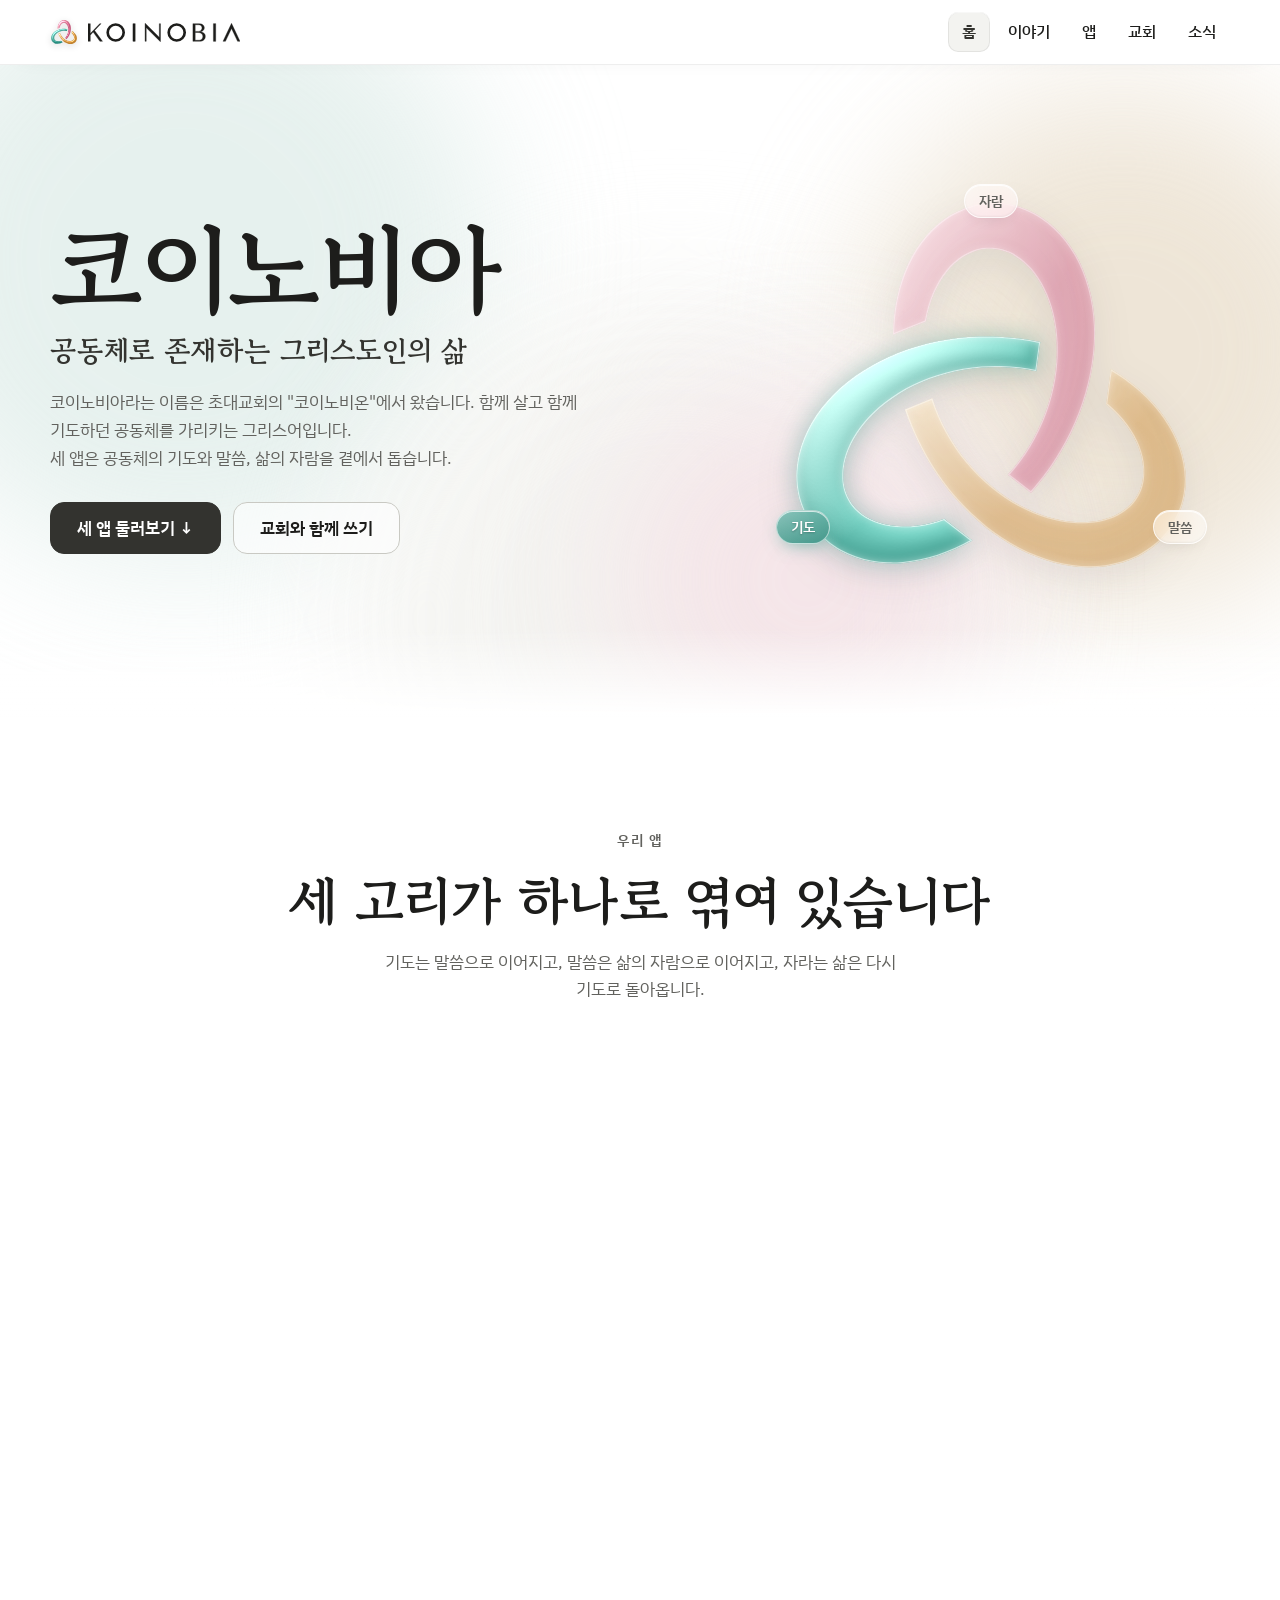
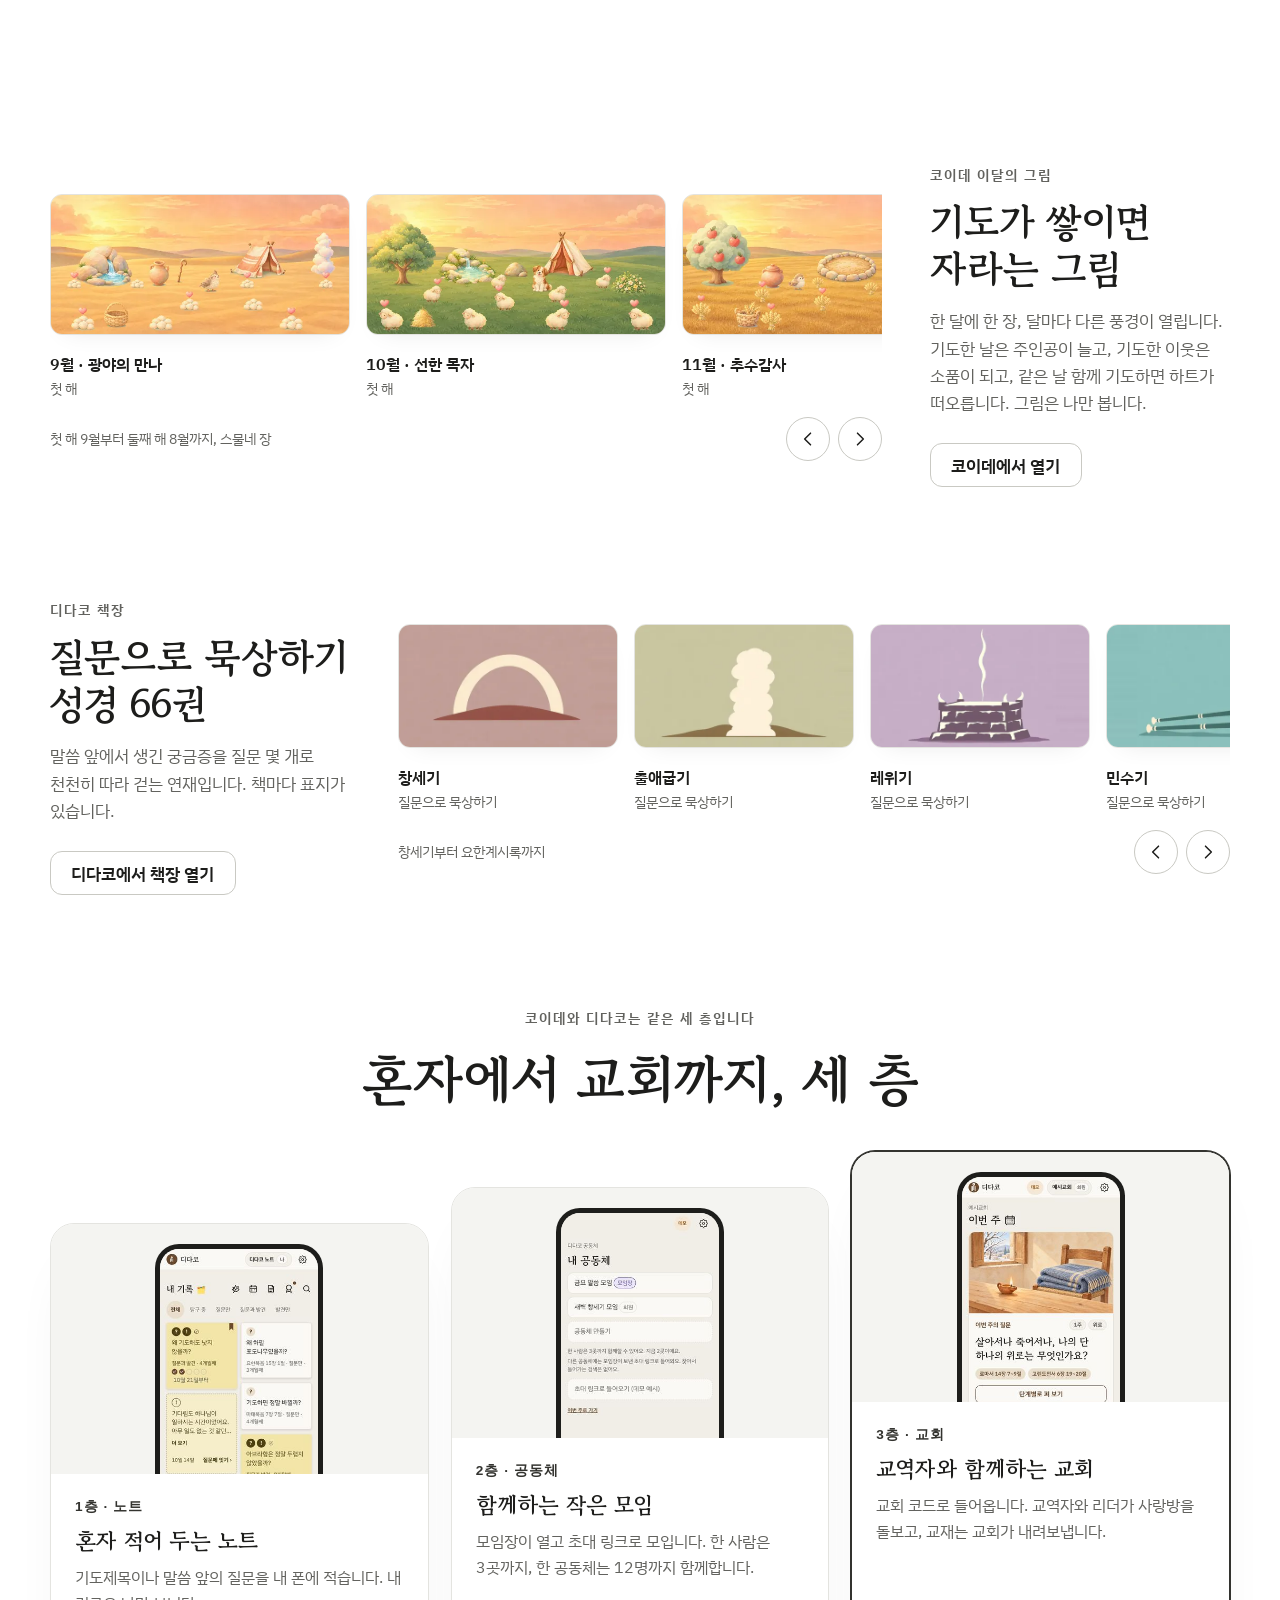
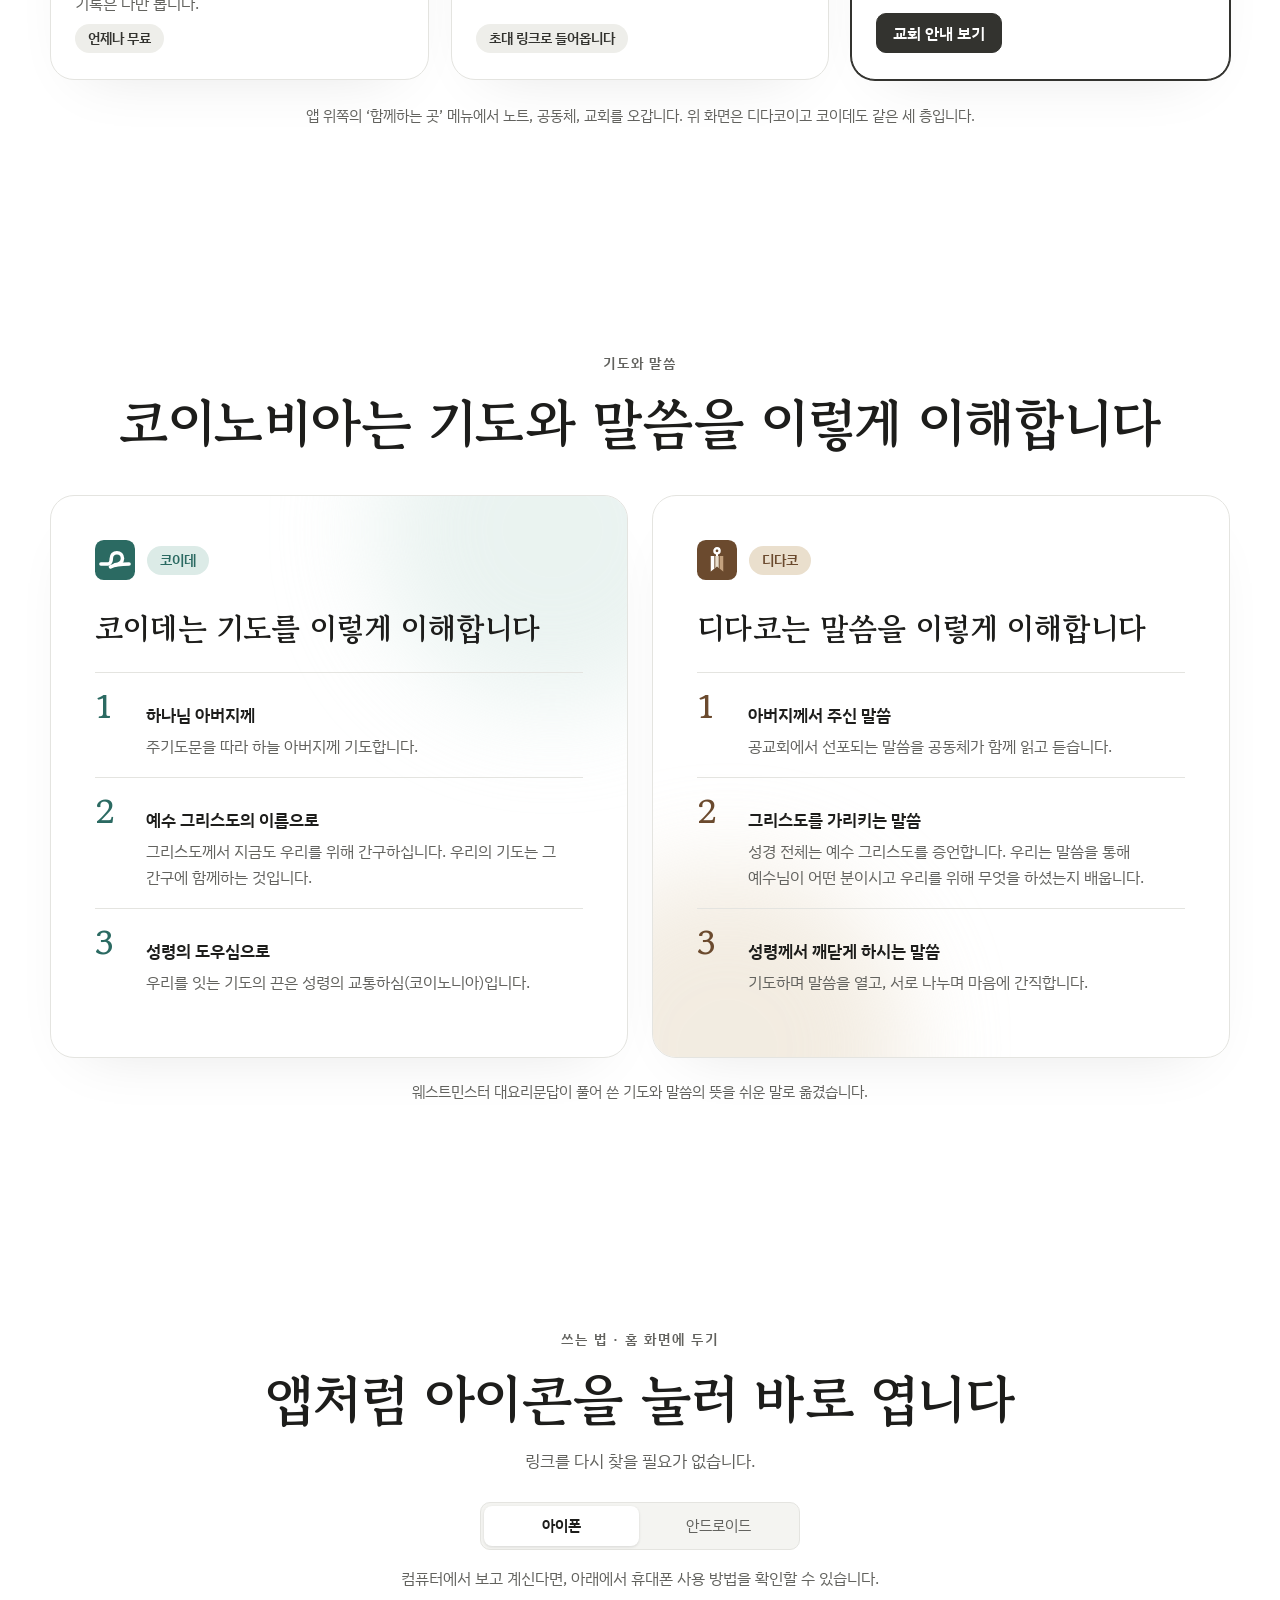
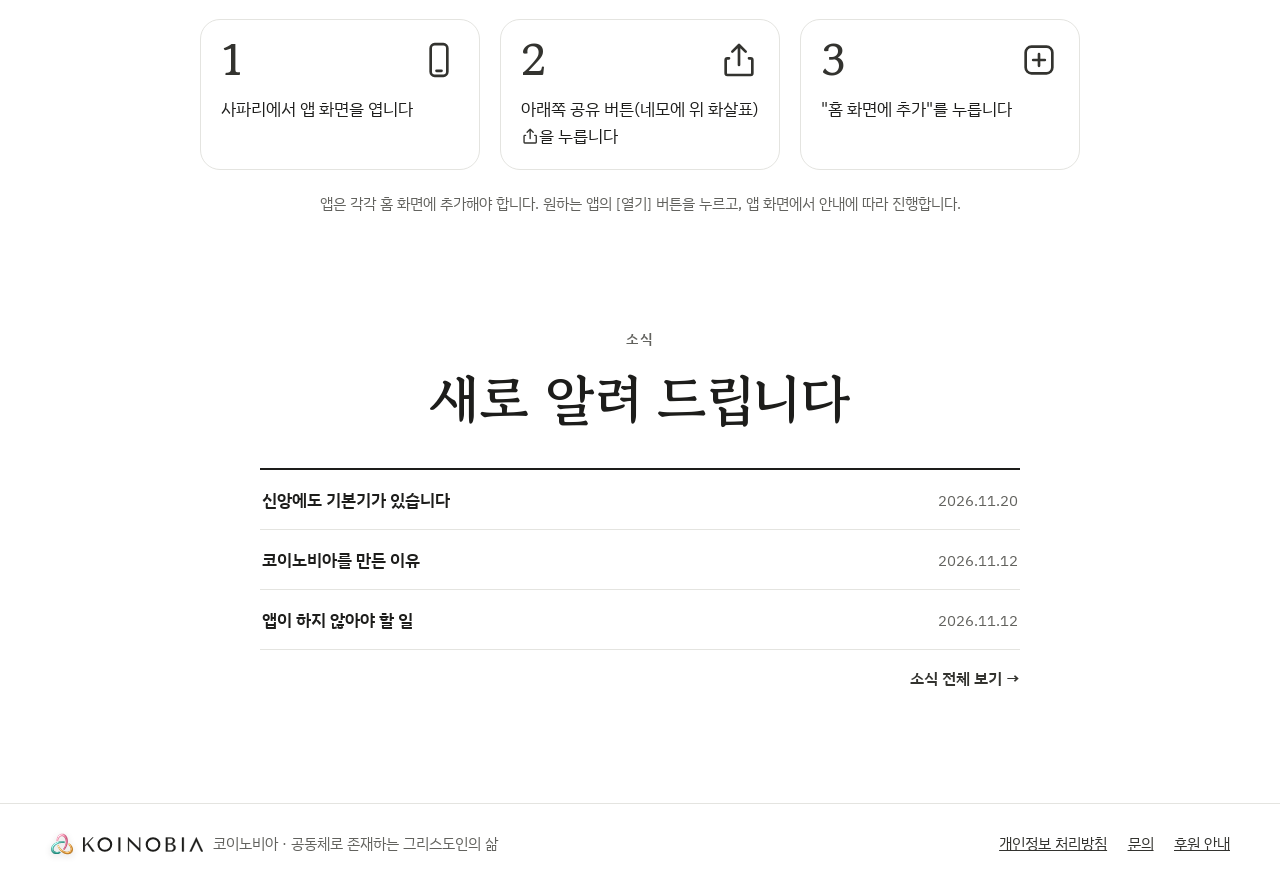
==== commit d1b529e6: "교회 페이지 세 층 줄 문구와 교회 탭 새 배지 정리 - 세 층 줄에서 '언제나 무료'와 '· 이 쪽' 삭제 - 탭의 교회 새 배지 삭제, README 안내 맞춤 - tabs.js" ====
--- a/index.html
+++ b/index.html
@@ -522,7 +522,7 @@
 
 <script src="site.js?v=20261123b"></script>
 <script src="news.js?v=20261123b"></script>
-<script src="tabs.js?v=20261123b"></script>
+<script src="tabs.js?v=20261124b"></script>
 <script>
 (function () {
   var C = window.KOINOBIA || {}, APPS = C.apps || [];
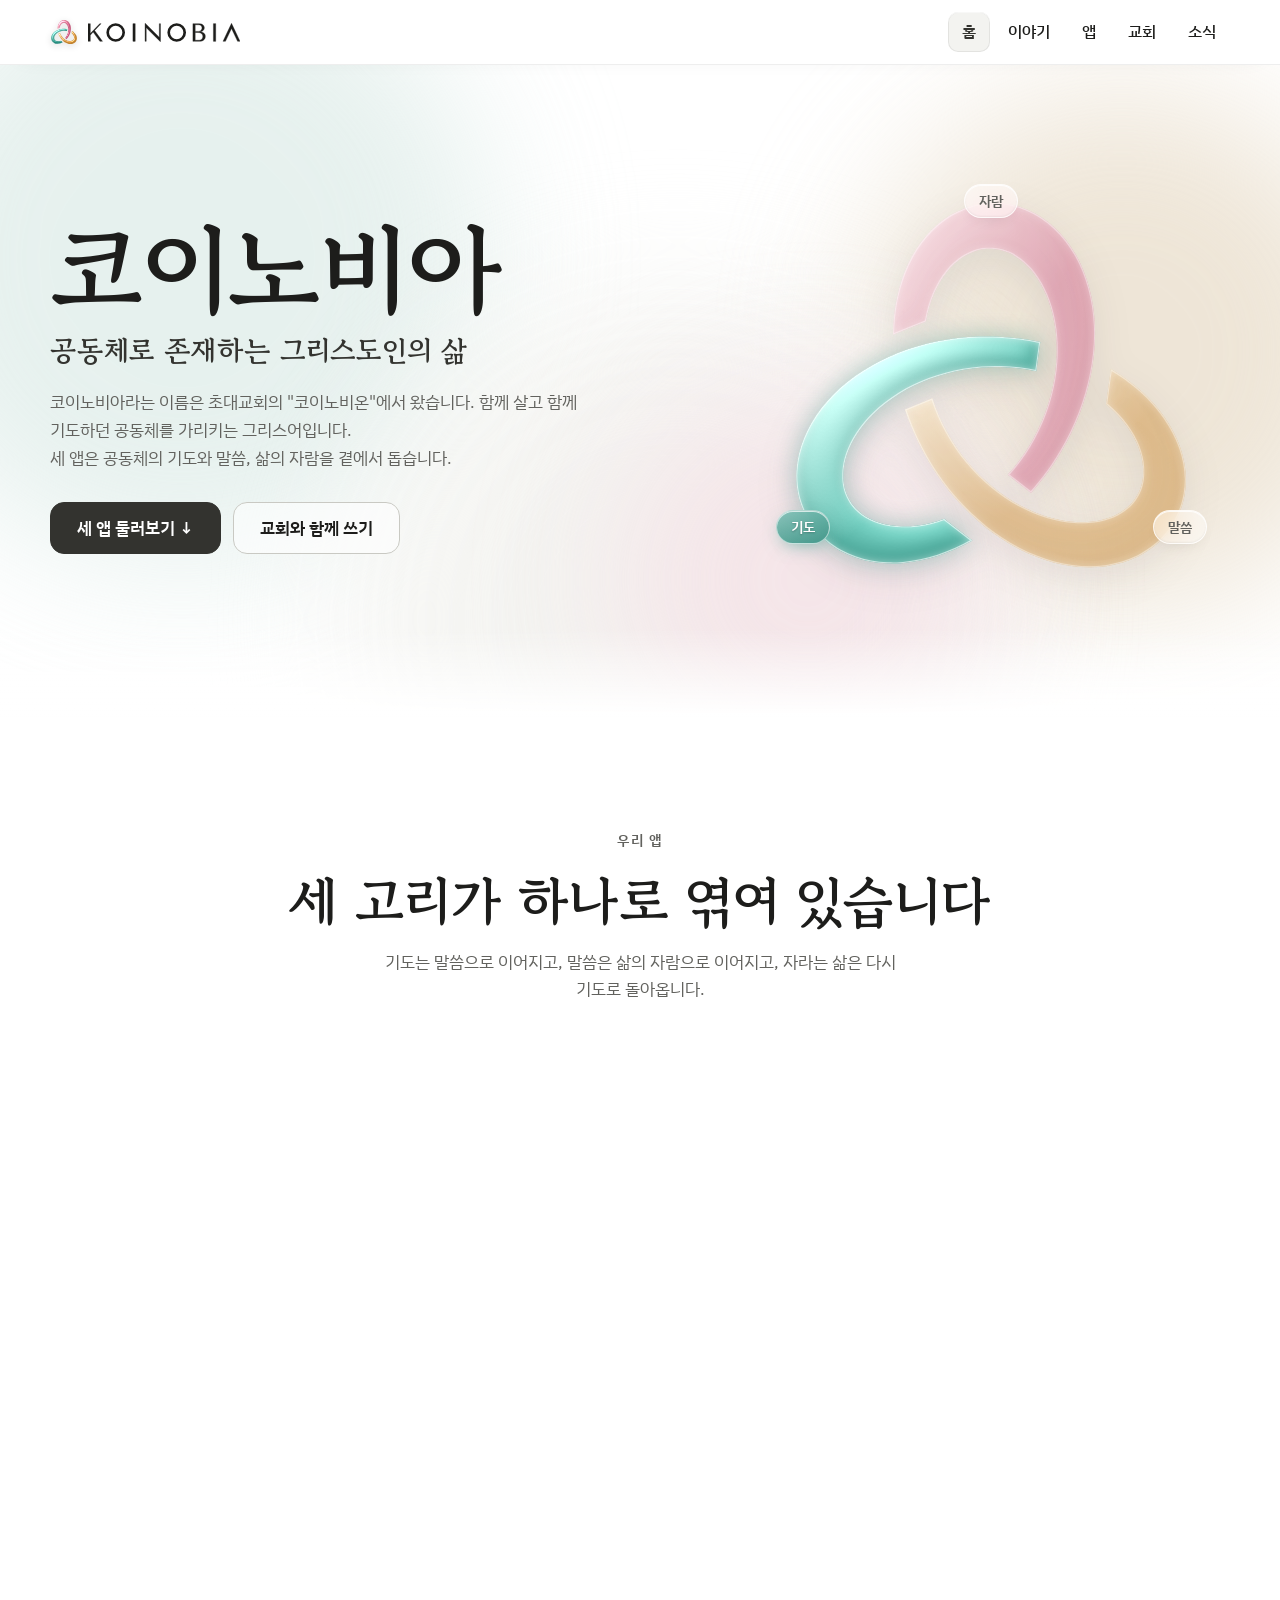
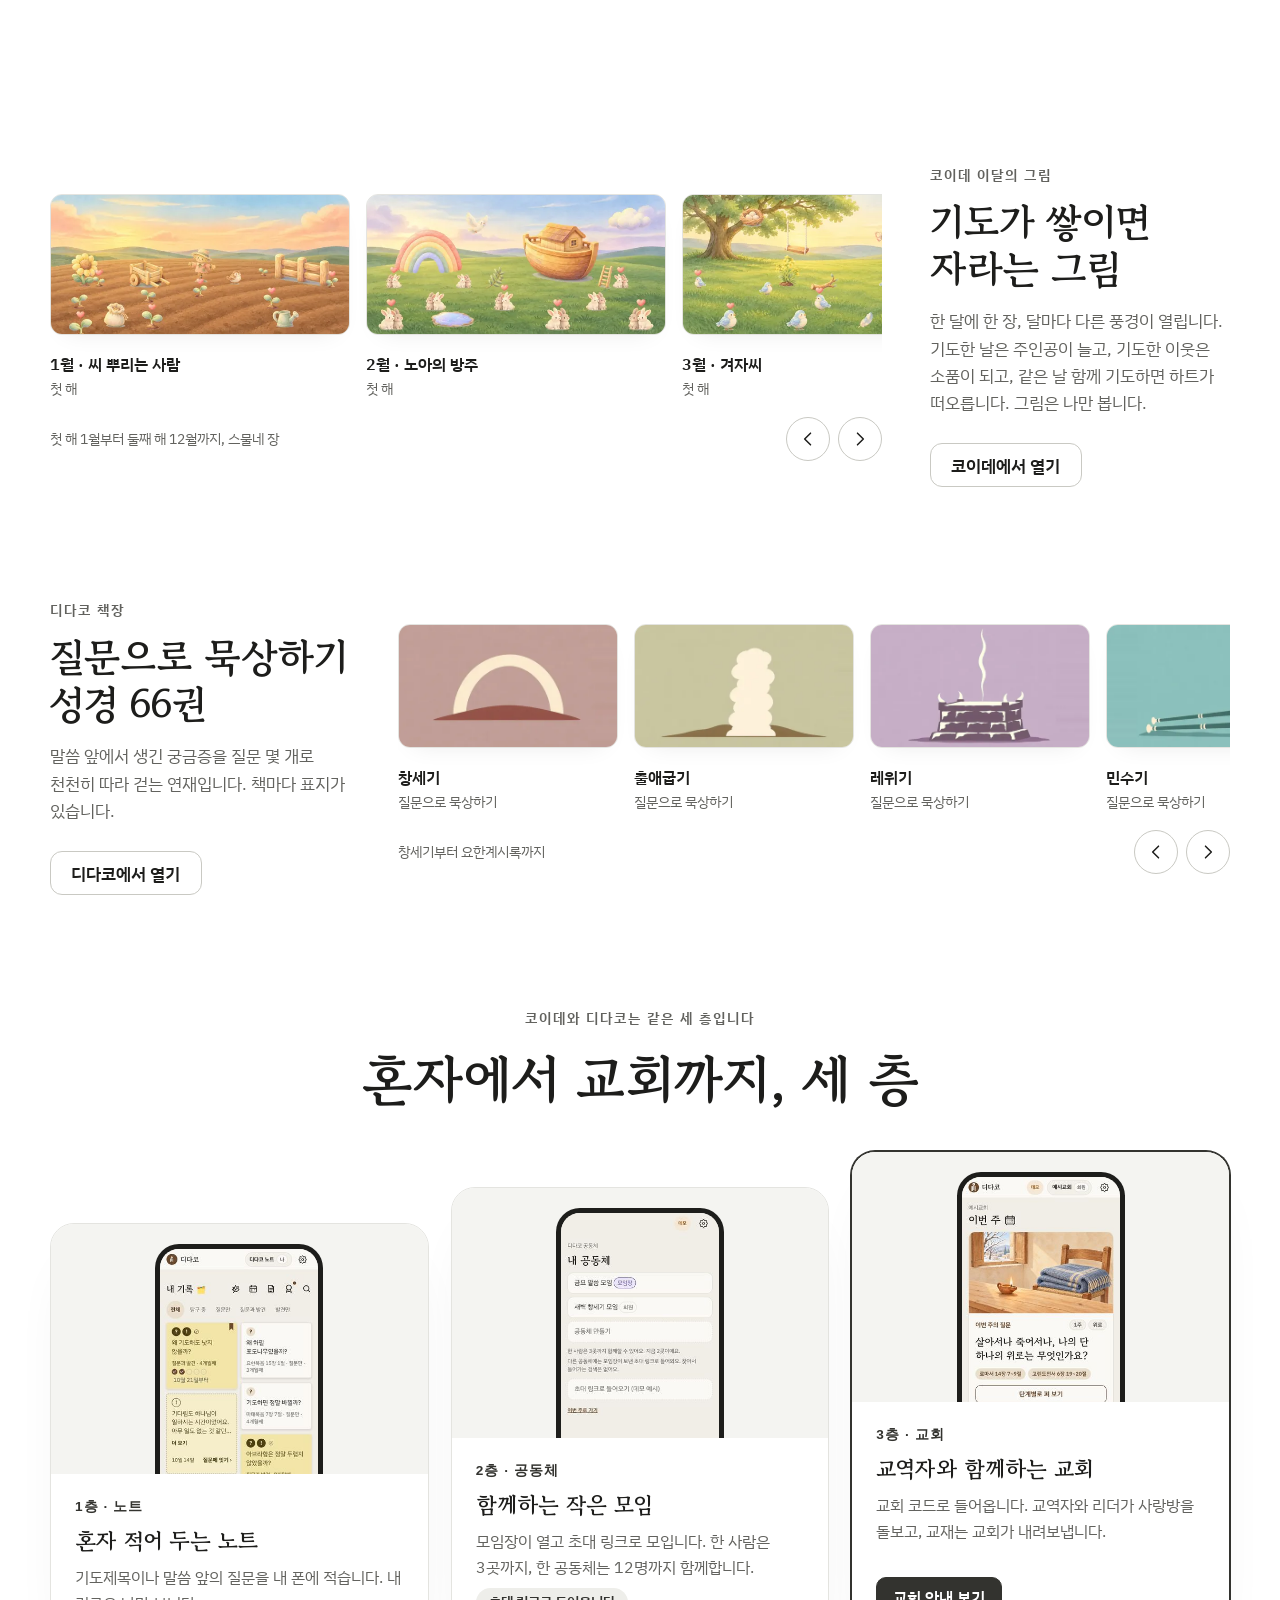
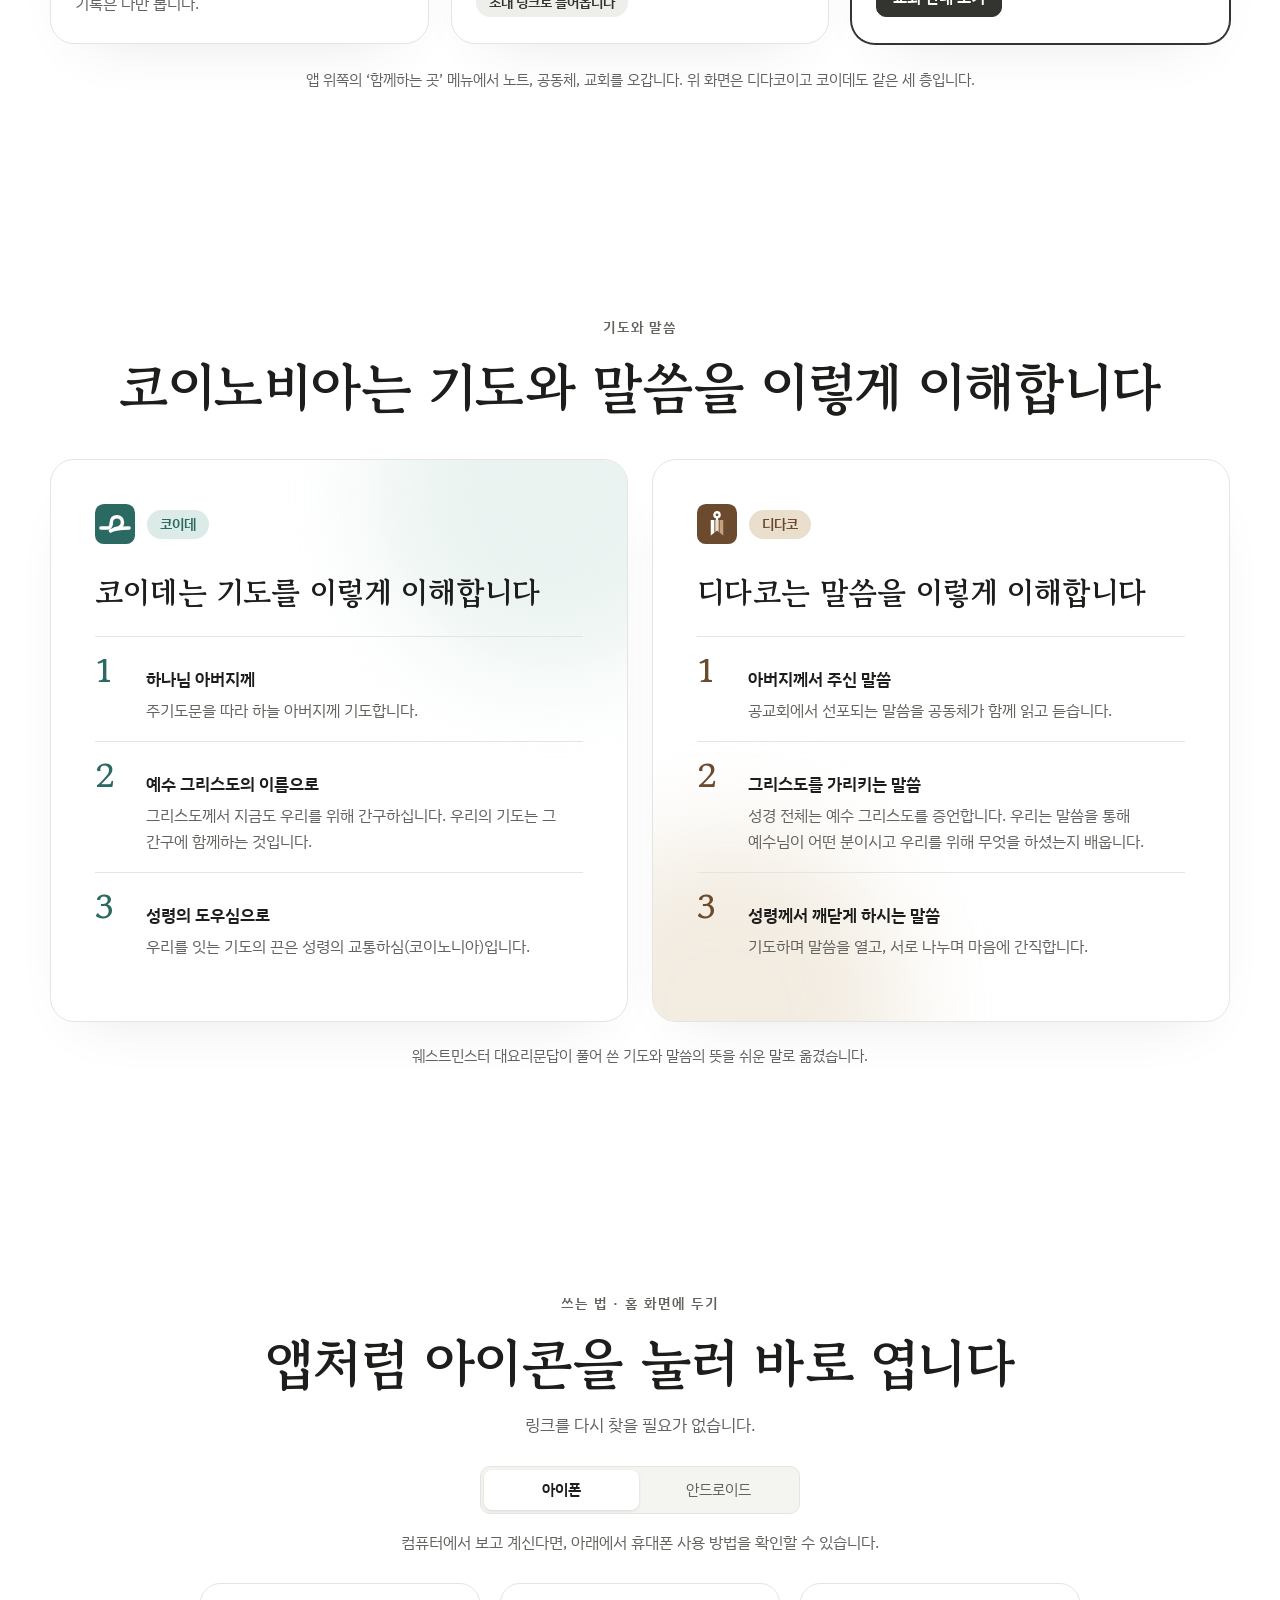
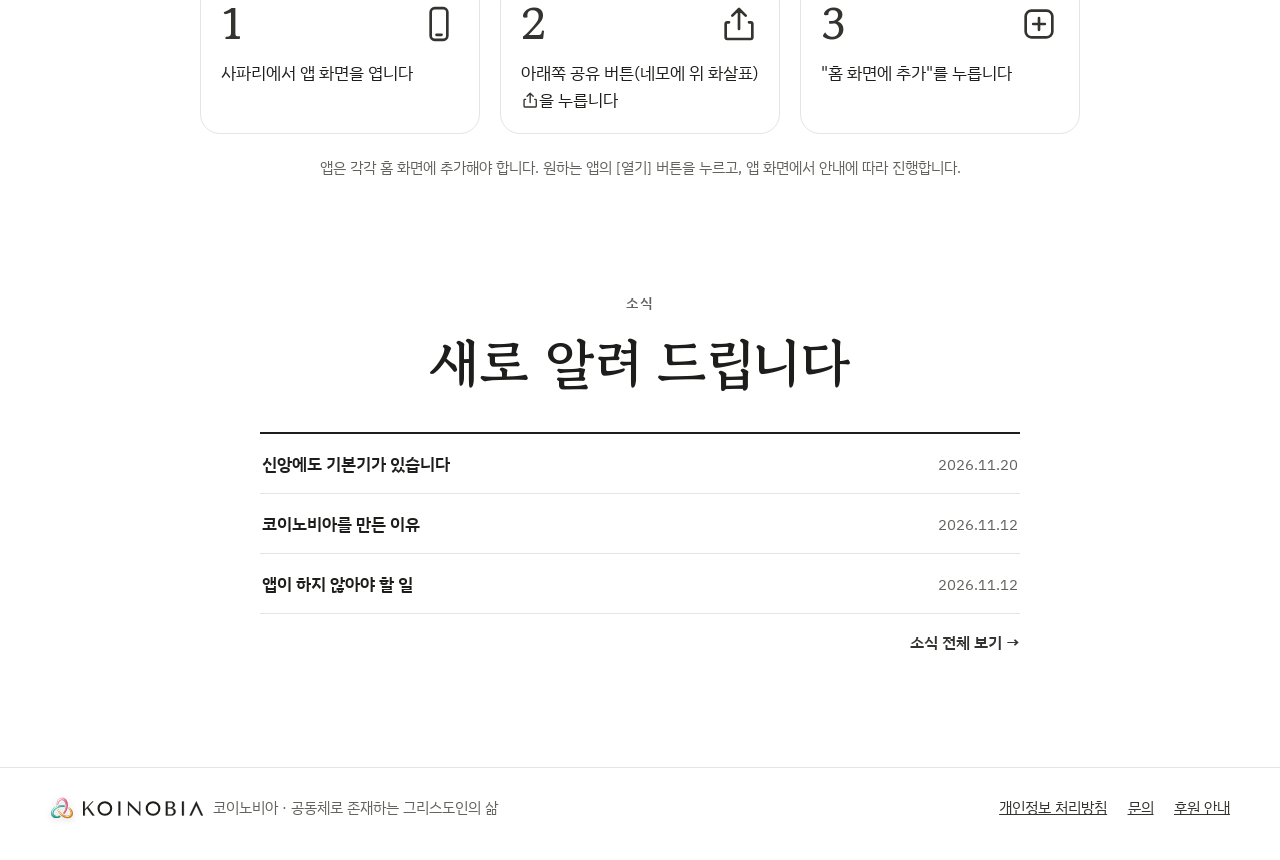
==== commit 09e4e817: "언제나 무료 문구 삭제, 이달의 그림 1월 시작으로, 디다코 버튼 문구 줄이기 Co-Authored-By: Claude Sonnet 5.5 <noreply@anthropic.com" ====
--- a/index.html
+++ b/index.html
@@ -427,7 +427,7 @@
       </div>
       <div data-rv style="min-width:0">
         <div class="hscroll" id="months-list" role="region" aria-label="코이데 이달의 그림, 옆으로 넘겨 보세요" tabindex="0"></div>
-        <div class="shelf-nav"><span class="shelf-count">첫 해 9월부터 둘째 해 8월까지, 스물네 장</span>
+        <div class="shelf-nav"><span class="shelf-count">첫 해 1월부터 둘째 해 12월까지, 스물네 장</span>
           <button type="button" id="mvPrev" aria-label="이전 그림"><svg viewBox="0 0 24 24" aria-hidden="true"><path d="M15 5l-7 7 7 7"/></svg></button>
           <button type="button" id="mvNext" aria-label="다음 그림"><svg viewBox="0 0 24 24" aria-hidden="true"><path d="M9 5l7 7-7 7"/></svg></button></div>
       </div>
@@ -441,7 +441,7 @@
         <p class="eyebrow">디다코 책장</p>
         <h2 class="h2" id="shelf-t">질문으로 묵상하기<br>성경 66권</h2>
         <p class="shelf-lead">말씀 앞에서 생긴 궁금증을 질문 몇 개로 천천히 따라 걷는 연재입니다. 책마다 표지가 있습니다.</p>
-        <p class="shelf-act"><a class="btn btn-ghost" href="https://didako.koinobia.com/" id="shelfGo">디다코에서 책장 열기</a></p>
+        <p class="shelf-act"><a class="btn btn-ghost" href="https://didako.koinobia.com/" id="shelfGo">디다코에서 열기</a></p>
       </div>
       <div data-rv style="min-width:0">
         <div class="hscroll" id="covers" role="region" aria-label="질문으로 묵상하기 표지, 옆으로 넘겨 보세요" tabindex="0"></div>
@@ -461,7 +461,7 @@
       </div>
       <div class="stairs">
         <article class="floor f1" data-rv style="--i:0"><div class="shot"><div class="ph"><img src="/screens/layers/note.jpg" alt="디다코 노트 화면" width="300" height="649" loading="lazy"></div></div>
-          <div class="fbody"><p class="fl">1층 · 노트</p><h3>혼자 적어 두는 노트</h3><p class="fd">기도제목이나 말씀 앞의 질문을 내 폰에 적습니다. 내 기록은 나만 봅니다.</p><span class="pill">언제나 무료</span></div></article>
+          <div class="fbody"><p class="fl">1층 · 노트</p><h3>혼자 적어 두는 노트</h3><p class="fd">기도제목이나 말씀 앞의 질문을 내 폰에 적습니다. 내 기록은 나만 봅니다.</p></div></article>
         <article class="floor f2" data-rv style="--i:1"><div class="shot"><div class="ph"><img src="/screens/layers/comm.jpg" alt="디다코 공동체 화면" width="300" height="649" loading="lazy"></div></div>
           <div class="fbody"><p class="fl">2층 · 공동체</p><h3>함께하는 작은 모임</h3><p class="fd">모임장이 열고 초대 링크로 모입니다. 한 사람은 3곳까지, 한 공동체는 12명까지 함께합니다.</p><span class="pill">초대 링크로 들어옵니다</span></div></article>
         <article class="floor f3" data-rv style="--i:2"><div class="shot"><div class="ph"><img src="/screens/layers/church.jpg" alt="디다코 교회 화면" width="300" height="649" loading="lazy"></div></div>
@@ -851,8 +851,8 @@
 
   function rowStep(sel, d) { var el = $(sel); el.scrollBy({ left: d * (el.clientWidth * .8), behavior: reduce ? 'auto' : 'smooth' }); }
 
-  /* ───── 코이데 이달의 그림: 첫 해 9월부터 둘째 해 8월까지 스물네 장(앱이 그리는 모습 그대로, 기도가 가득 찬 달) ───── */
-  var MONTHS = [['1-9','9월 · 광야의 만나',1],['1-10','10월 · 선한 목자',1],['1-11','11월 · 추수감사',1],['1-12','12월 · 베들레헴의 별',1],['1-1','1월 · 씨 뿌리는 사람',1],['1-2','2월 · 노아의 방주',1],['1-3','3월 · 겨자씨',1],['1-4','4월 · 부활의 아침',1],['1-5','5월 · 반석 위의 집',1],['1-6','6월 · 포도나무',1],['1-7','7월 · 오병이어',1],['1-8','8월 · 그물 가득',1],
+  /* ───── 코이데 이달의 그림: 첫 해 1월부터 둘째 해 12월까지 스물네 장(앱이 그리는 모습 그대로, 기도가 가득 찬 달) ───── */
+  var MONTHS = [['1-1','1월 · 씨 뿌리는 사람',1],['1-2','2월 · 노아의 방주',1],['1-3','3월 · 겨자씨',1],['1-4','4월 · 부활의 아침',1],['1-5','5월 · 반석 위의 집',1],['1-6','6월 · 포도나무',1],['1-7','7월 · 오병이어',1],['1-8','8월 · 그물 가득',1],['1-9','9월 · 광야의 만나',1],['1-10','10월 · 선한 목자',1],['1-11','11월 · 추수감사',1],['1-12','12월 · 베들레헴의 별',1],
     ['2-1','1월 · 예수님의 세례',2],['2-2','2월 · 바람은 임의로 불매',2],['2-3','3월 · 창조의 첫 아침',2],['2-4','4월 · 호산나, 종려 가지',2],['2-5','5월 · 참새 한 마리도',2],['2-6','6월 · 오순절',2],['2-7','7월 · 생명수의 강',2],['2-8','8월 · 바다를 잔잔케 하심',2],['2-9','9월 · 성령의 열매',2],['2-10','10월 · 다니엘과 사자',2],['2-11','11월 · 한 해를 관 씌우시니',2],['2-12','12월 · 말씀이 육신이 되어',2]];
   $('#months-list').innerHTML = MONTHS.map(function (m, i) {
     return '<figure class="cover wide"><img src="/screens/months/' + m[0] + '.webp" alt="' + esc(m[1]) + ' 그림" width="520" height="244"' + (i > 2 ? ' loading="lazy"' : '') + ' decoding="async"><b>' + esc(m[1]) + '</b><span>' + (m[2] === 1 ? '첫 해' : '둘째 해') + '</span></figure>';
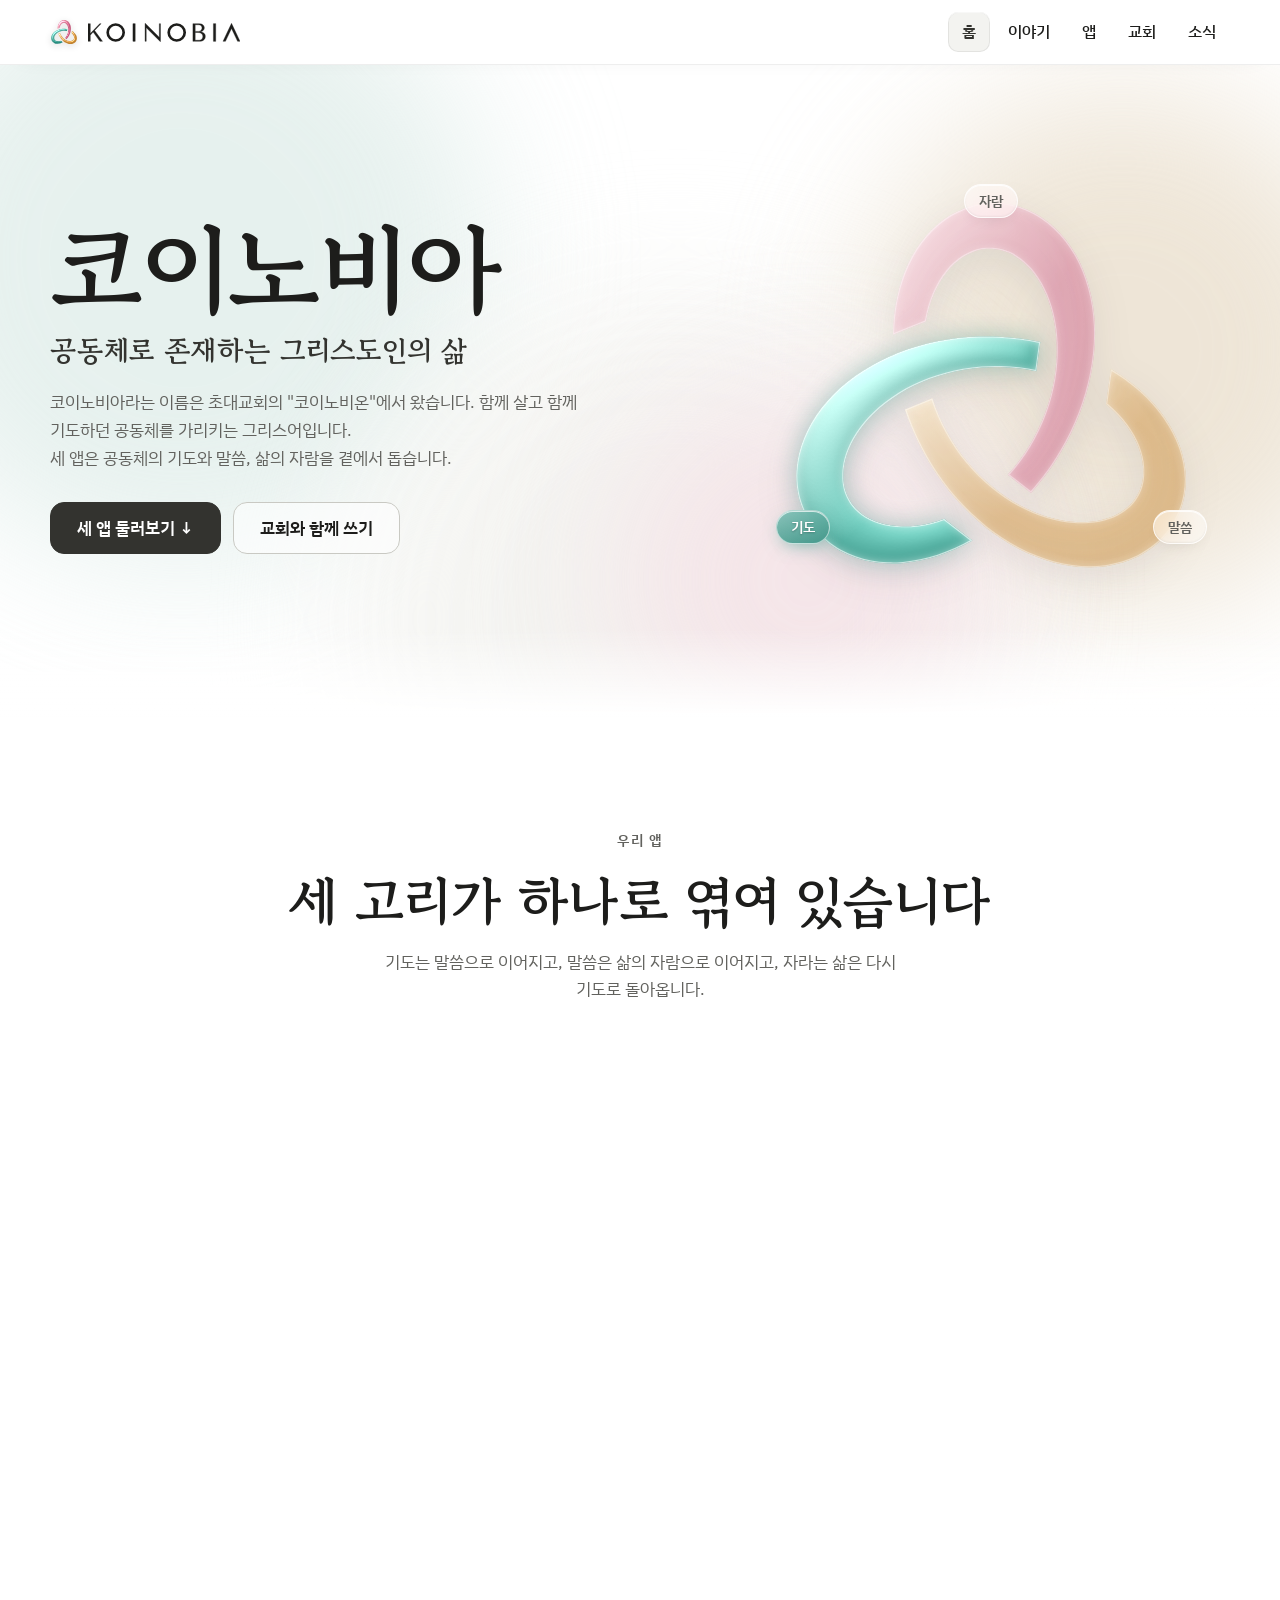
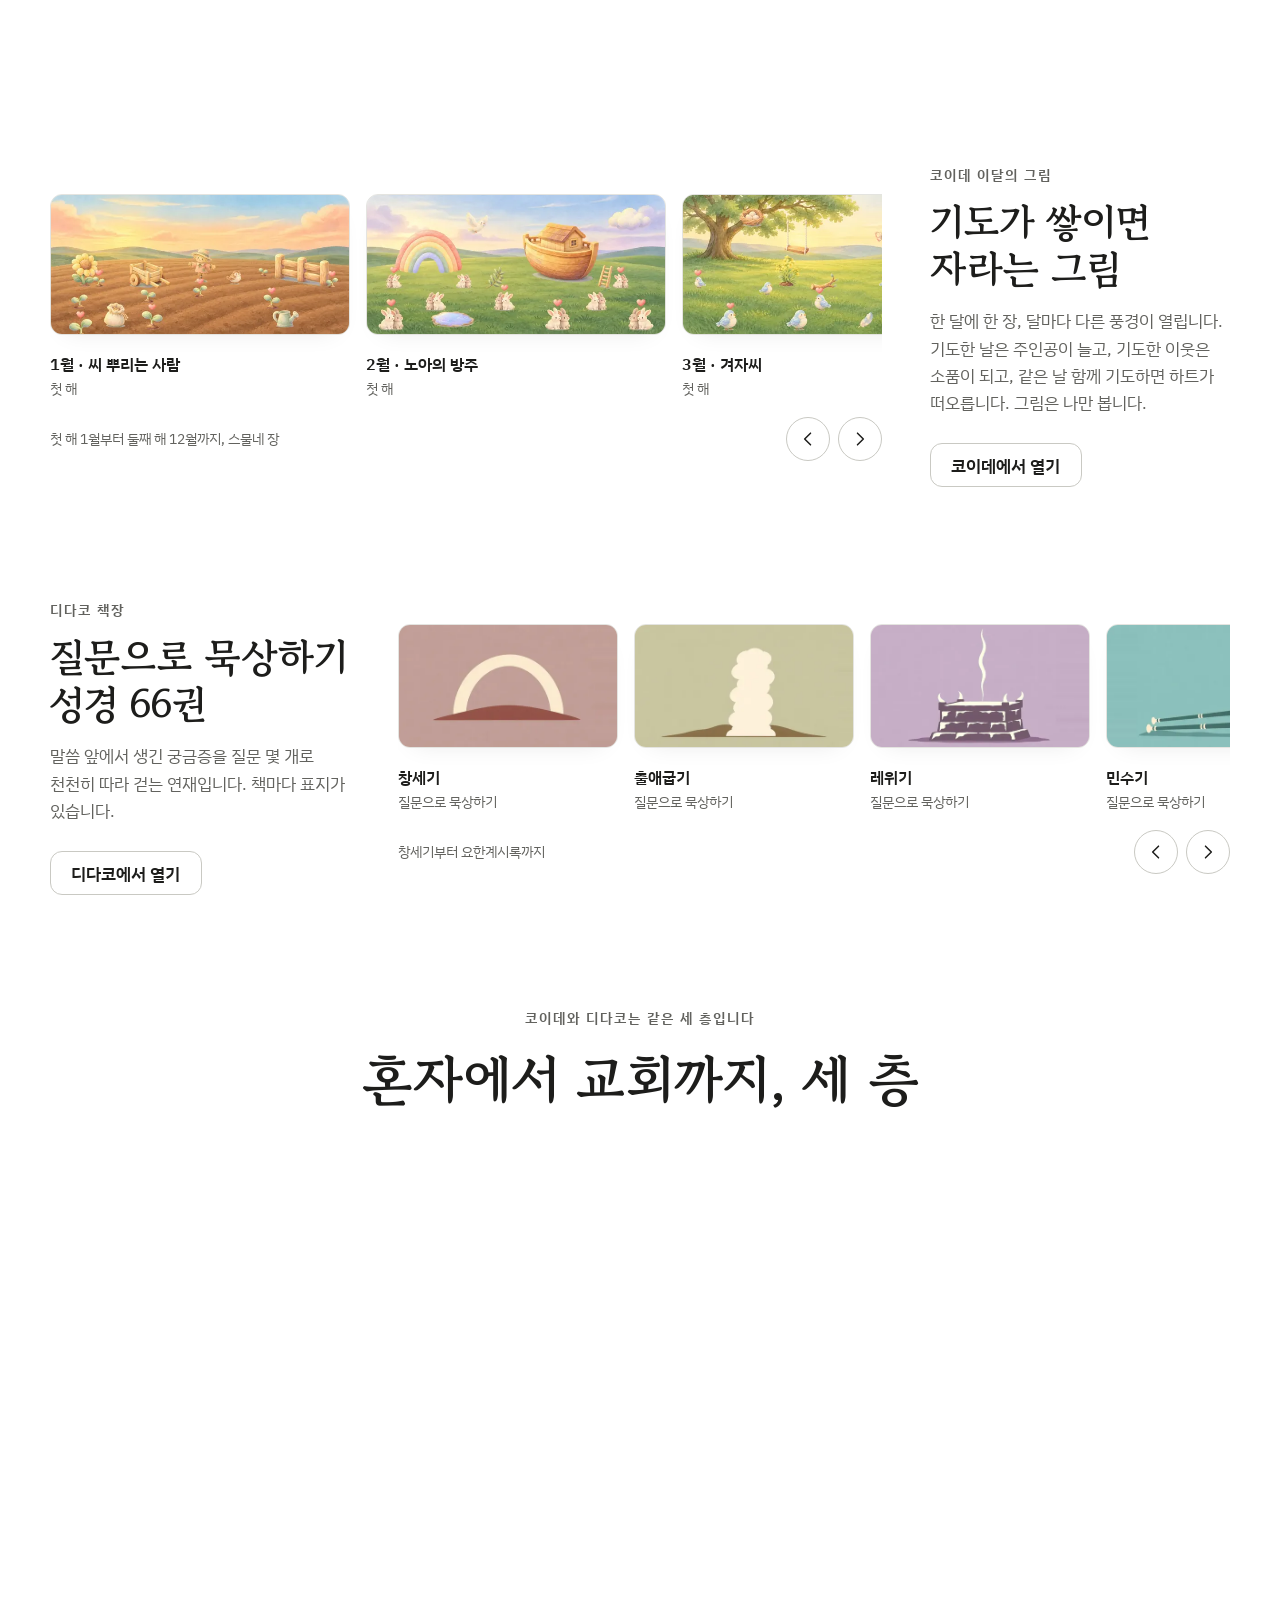
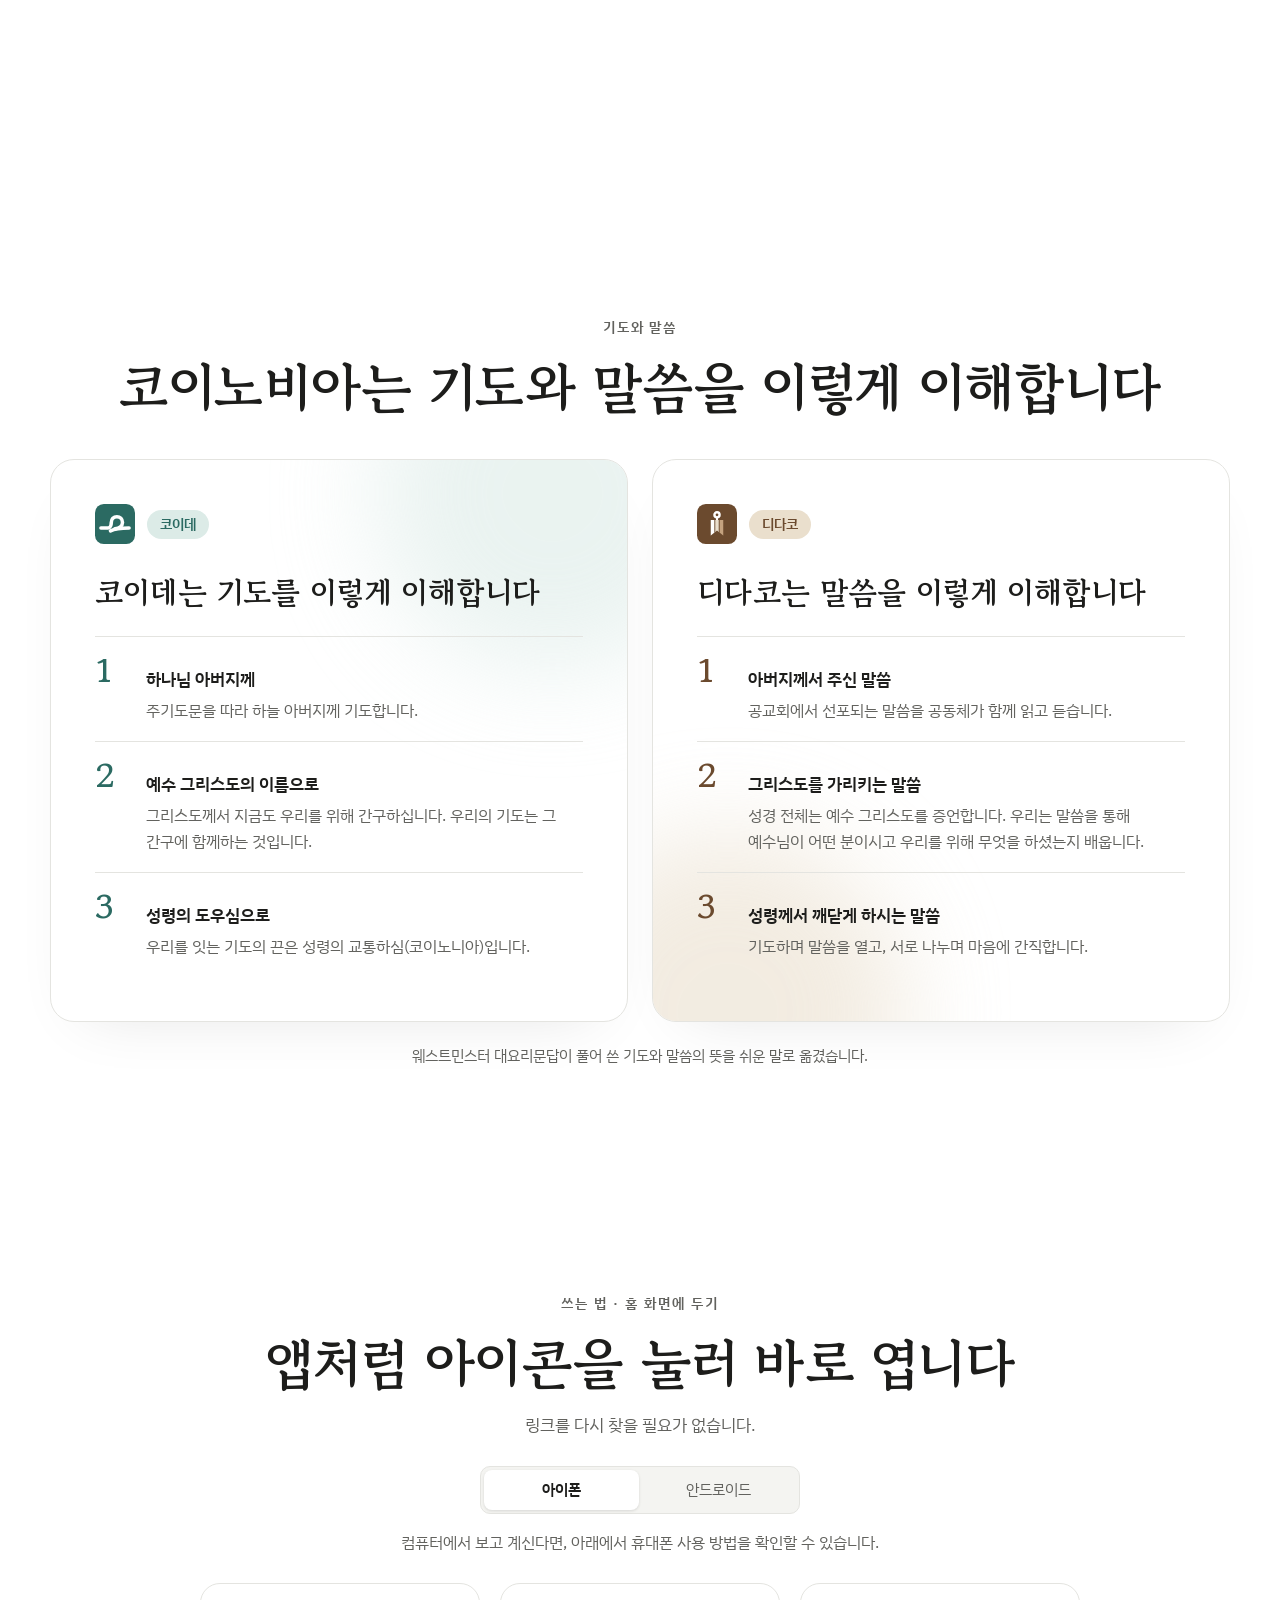
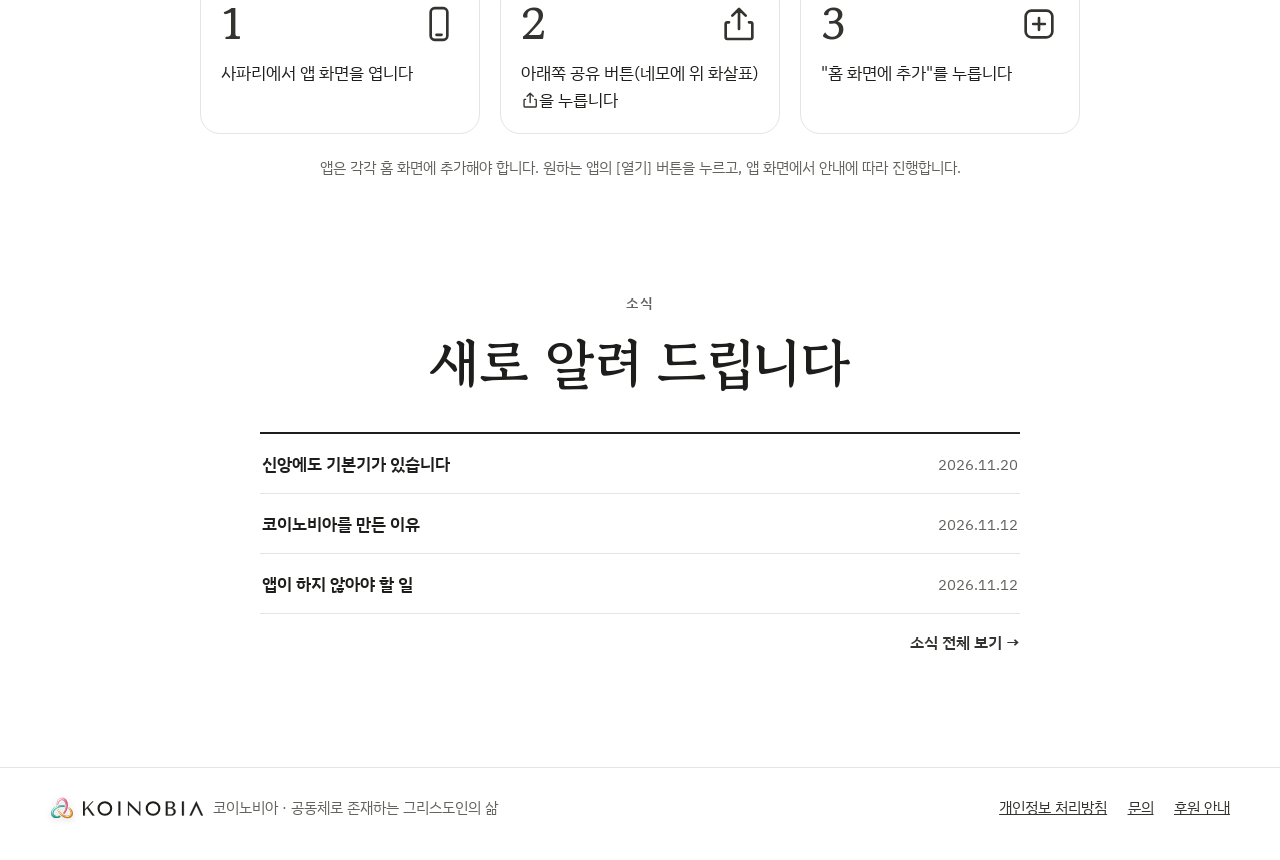
==== commit 983cdc71: "소식에 운영자 사이트에서 올린 글을 합쳐 보여 준다(blog.js) - blog.js: 서버(Supabase)에서 공개된 글을 읽어 news.js 글과 합치고, 본문 마크다운(제목" ====
--- a/index.html
+++ b/index.html
@@ -520,8 +520,9 @@
   </div>
 </footer>
 
-<script src="site.js?v=20261123b"></script>
+<script src="site.js?v=20261127"></script>
 <script src="news.js?v=20261123b"></script>
+<script src="blog.js?v=20261127"></script>
 <script src="tabs.js?v=20261124b"></script>
 <script>
 (function () {
@@ -871,16 +872,20 @@
   $('#cvNext').addEventListener('click', function () { rowStep('#covers', 1); });
   (function () { var d = (C.apps || []).filter(function (a) { return a.id === 'didako'; })[0]; if (d && d.url) $('#shelfGo').href = d.url; })();
 
-  /* ───── 소식: news.js의 공지 중 최근 세 개 ───── */
+  /* ───── 소식: news.js와 운영자 사이트에서 올린 공지 중 최근 세 개 ───── */
   (function () {
-    var N = (window.KOINOBIA_NEWS || []).filter(function (n) { return n.type === 'notice' && n.date && n.title; })
-      .sort(function (a, b) { return String(b.date).localeCompare(String(a.date)); }).slice(0, 3);
-    if (!N.length) return;
     function day(d) { var m = /^(\d{4})-(\d{1,2})-(\d{1,2})$/.exec(d); return m ? m[1] + '.' + ('0' + m[2]).slice(-2) + '.' + ('0' + m[3]).slice(-2) : d; }
-    $('#newsRow').innerHTML = N.map(function (n) {
-      return '<a href="/news/' + (n.id ? '#' + esc(n.id) : '') + '"><b>' + esc(n.title) + '</b><time datetime="' + esc(n.date) + '">' + day(n.date) + '</time></a>';
-    }).join('');
-    $('#news').hidden = false;
+    function paint(extra) {
+      var N = (window.KOINOBIA_NEWS || []).concat(extra || []).filter(function (n) { return n.type === 'notice' && n.date && n.title; })
+        .sort(function (a, b) { return String(b.date).localeCompare(String(a.date)); }).slice(0, 3);
+      if (!N.length) return;
+      $('#newsRow').innerHTML = N.map(function (n) {
+        return '<a href="/news/' + (n.id ? '#' + esc(n.id) : '') + '"><b>' + esc(n.title) + '</b><time datetime="' + esc(n.date) + '">' + day(n.date) + '</time></a>';
+      }).join('');
+      $('#news').hidden = false;
+    }
+    paint();
+    if (window.KoinobiaBlog) window.KoinobiaBlog.watch(paint);   // 올린 글이 있으면(기억해 둔 것 → 새로 받은 것) 다시 그려요
   })();
 
   /* ───── 아래쪽 안내: 채워진 것만 보인다 ───── */
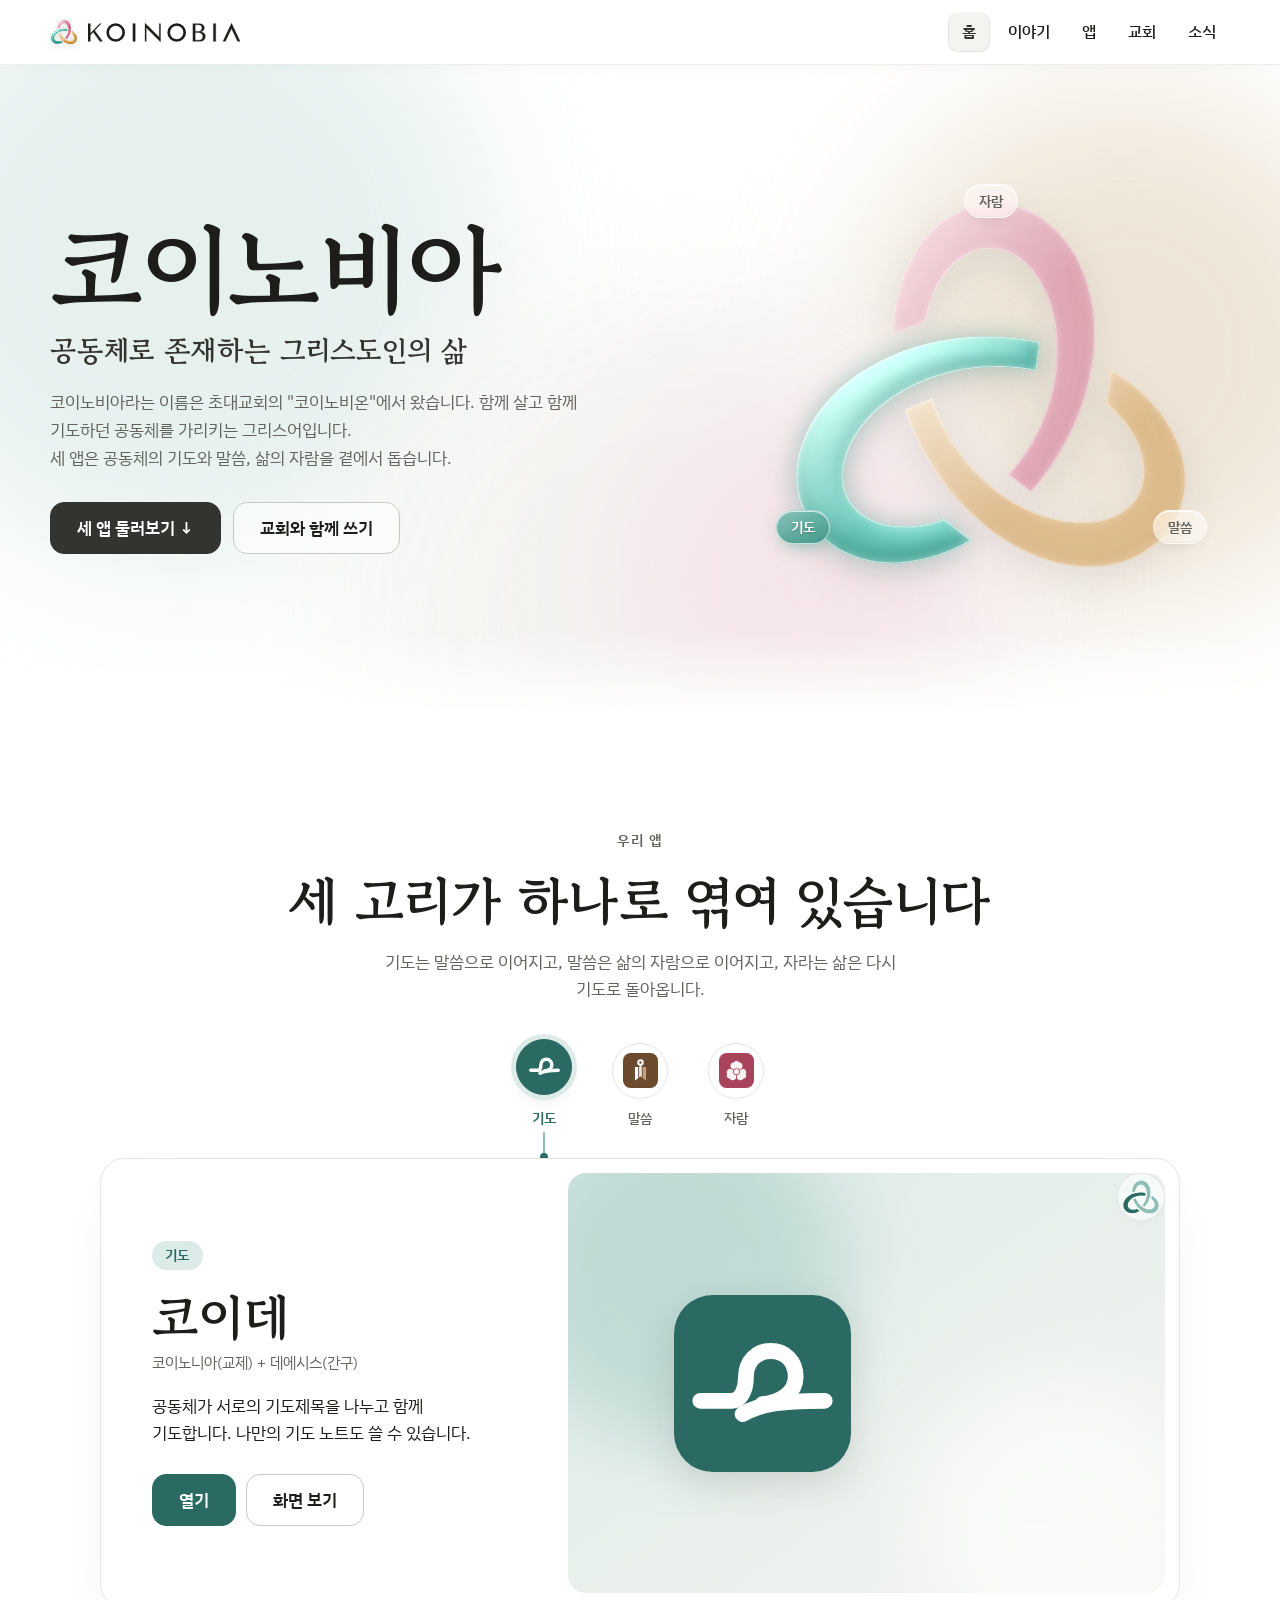
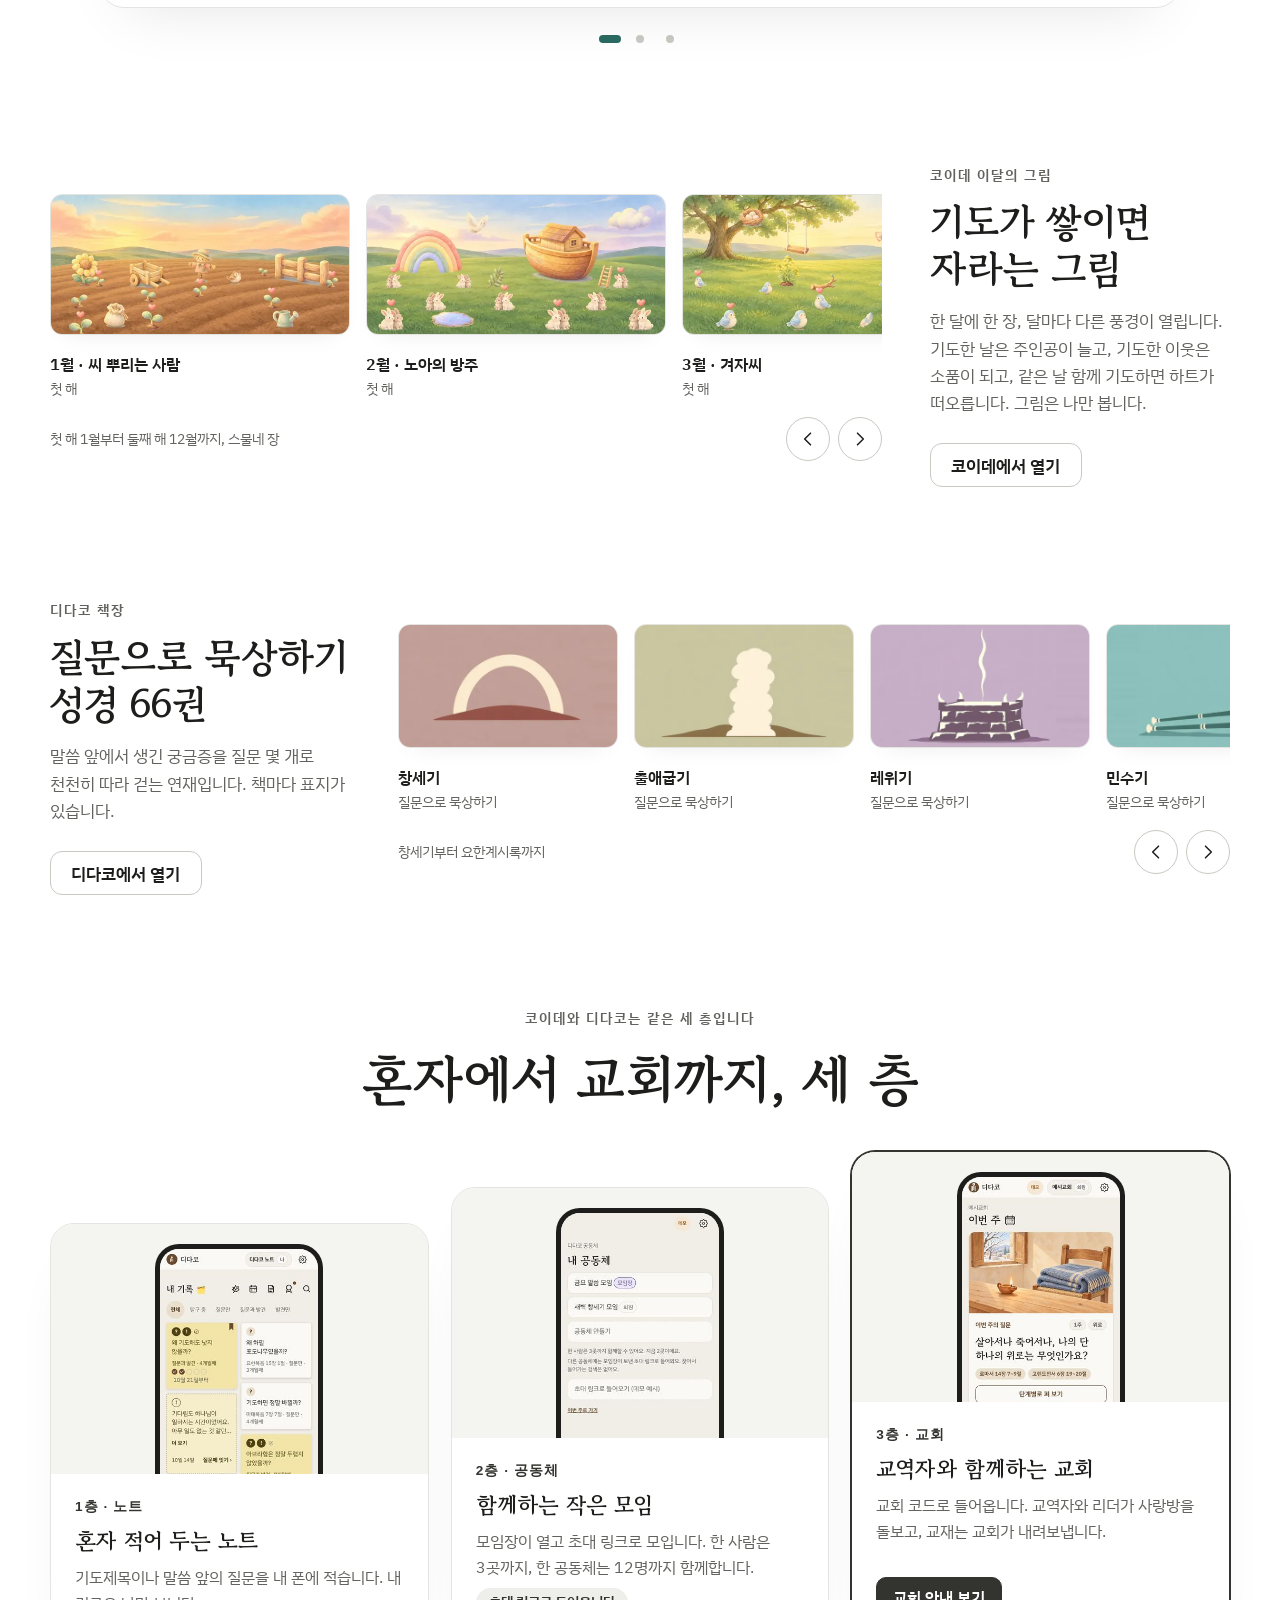
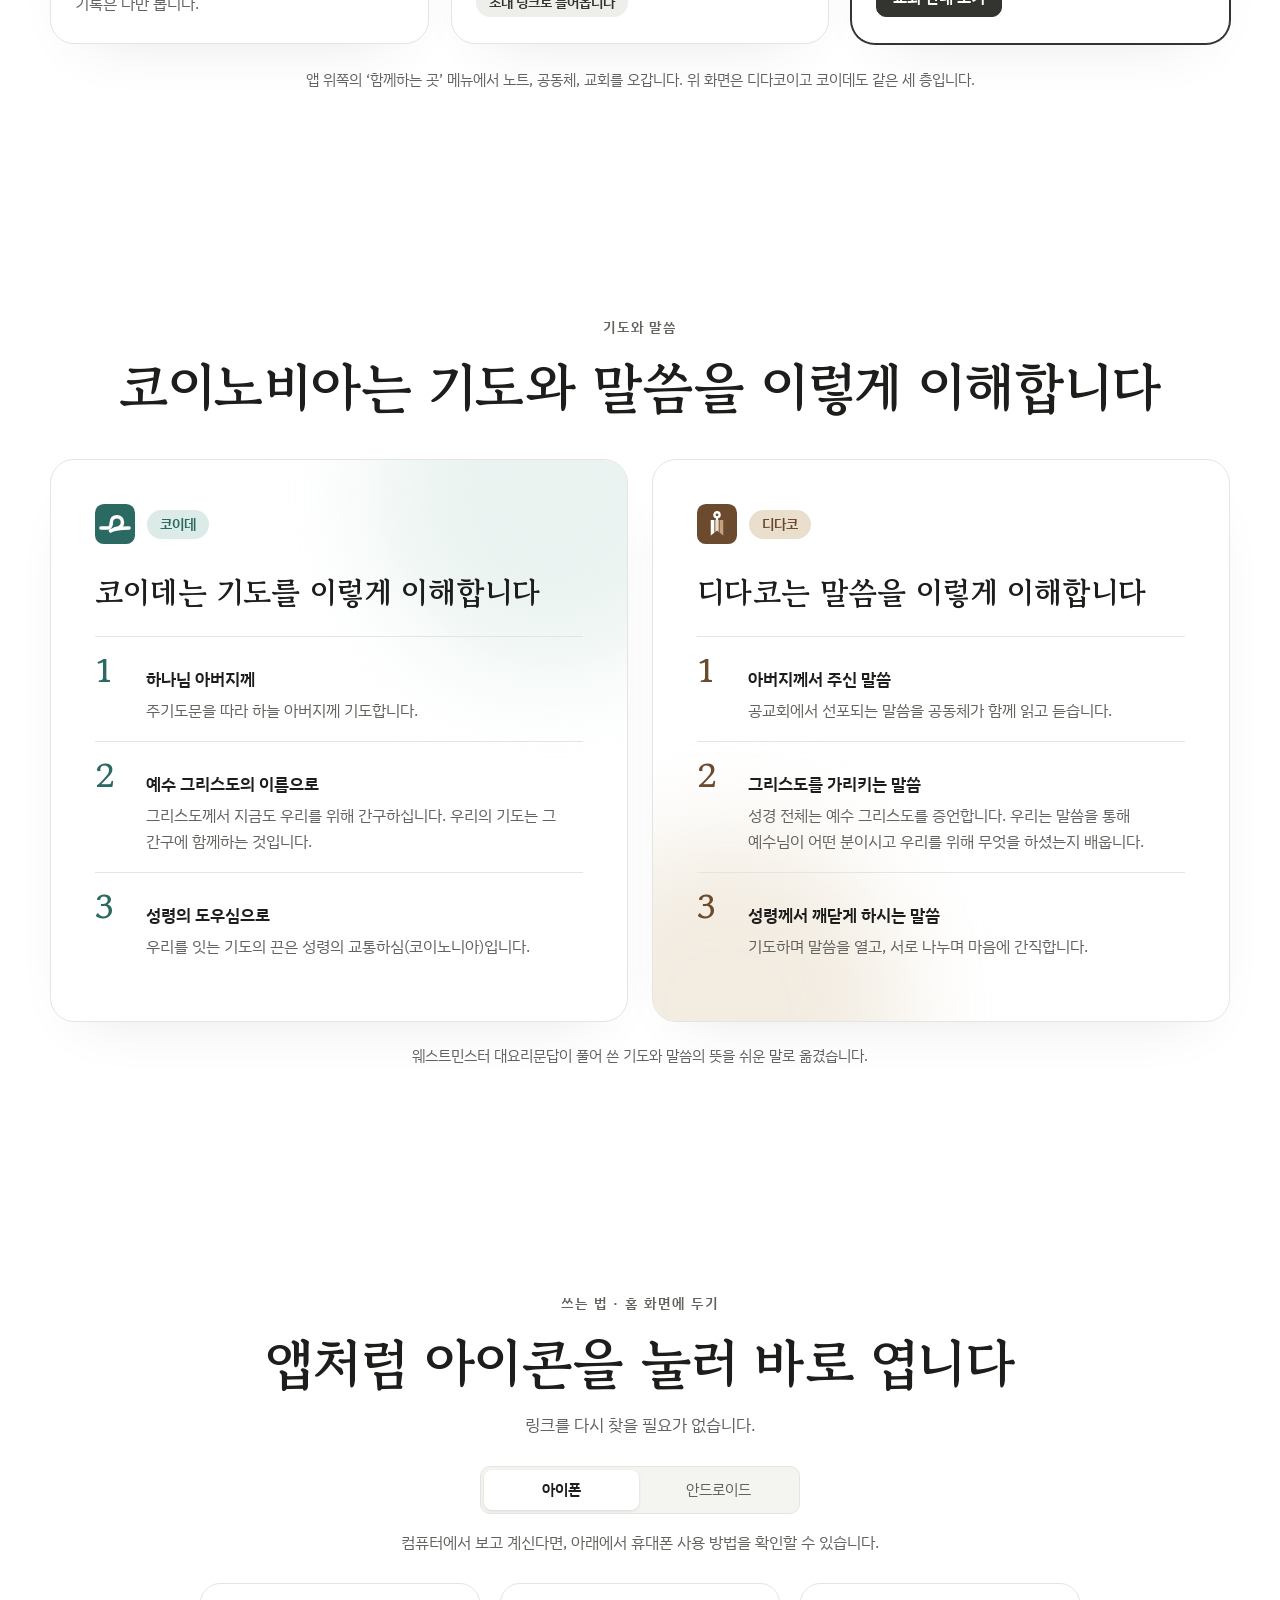
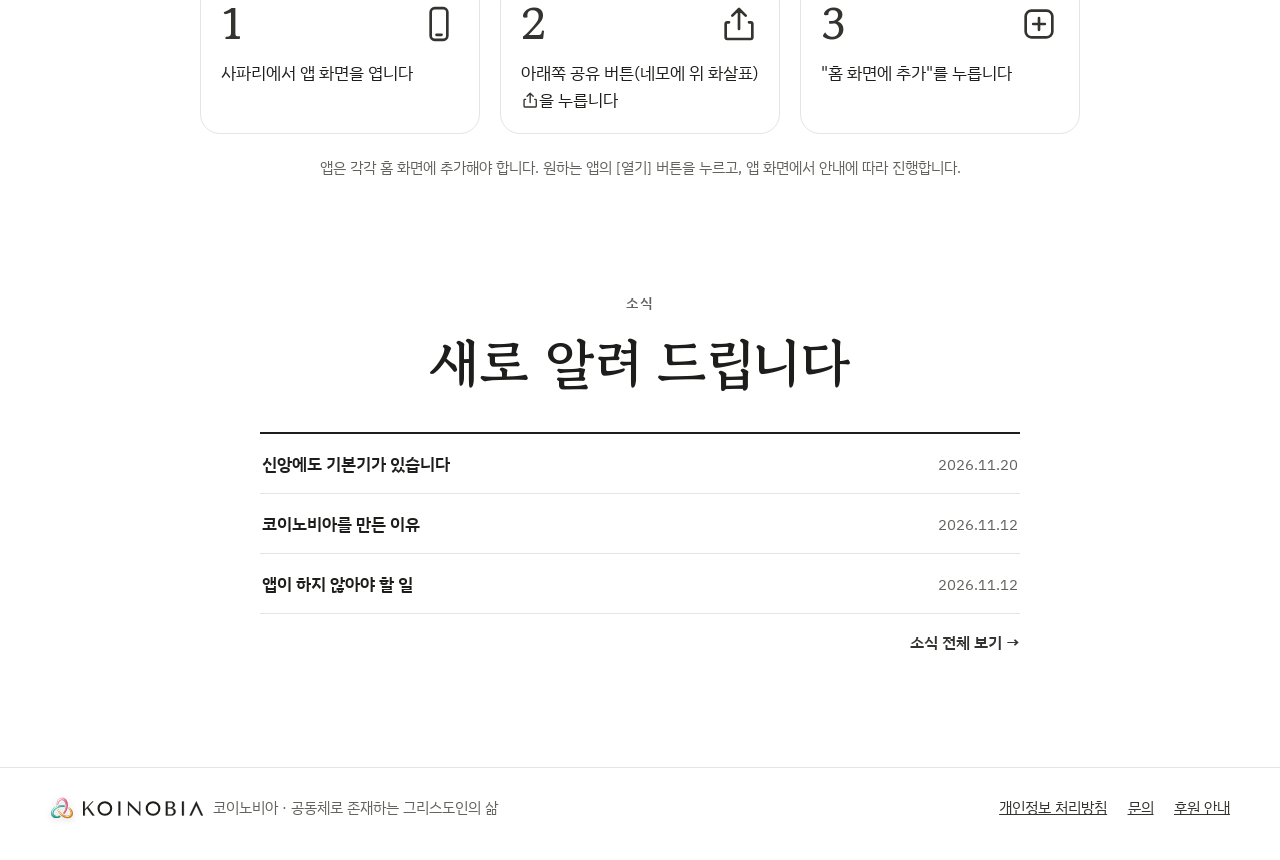
==== commit 4f05396b: "소식: 서버로 옮긴 글(개발 노트·참고 자료·사진 포함)을 news.js 글과 같은 모양으로 보이고, 같은 이름이면 서버 글을 우선한다 Co-Authored-By: Claude S" ====
--- a/index.html
+++ b/index.html
@@ -522,7 +522,7 @@
 
 <script src="site.js?v=20261127"></script>
 <script src="news.js?v=20261123b"></script>
-<script src="blog.js?v=20261127"></script>
+<script src="blog.js?v=20261127b"></script>
 <script src="tabs.js?v=20261124b"></script>
 <script>
 (function () {
@@ -876,7 +876,9 @@
   (function () {
     function day(d) { var m = /^(\d{4})-(\d{1,2})-(\d{1,2})$/.exec(d); return m ? m[1] + '.' + ('0' + m[2]).slice(-2) + '.' + ('0' + m[3]).slice(-2) : d; }
     function paint(extra) {
-      var N = (window.KOINOBIA_NEWS || []).concat(extra || []).filter(function (n) { return n.type === 'notice' && n.date && n.title; })
+      var on = {};
+      (extra || []).forEach(function (n) { on[n.id] = true; });   // 서버로 옮겨진 news.js 글은 서버 글만 보여요
+      var N = (window.KOINOBIA_NEWS || []).filter(function (n) { return !on[n.id]; }).concat(extra || []).filter(function (n) { return n.type === 'notice' && n.date && n.title; })
         .sort(function (a, b) { return String(b.date).localeCompare(String(a.date)); }).slice(0, 3);
       if (!N.length) return;
       $('#newsRow').innerHTML = N.map(function (n) {
